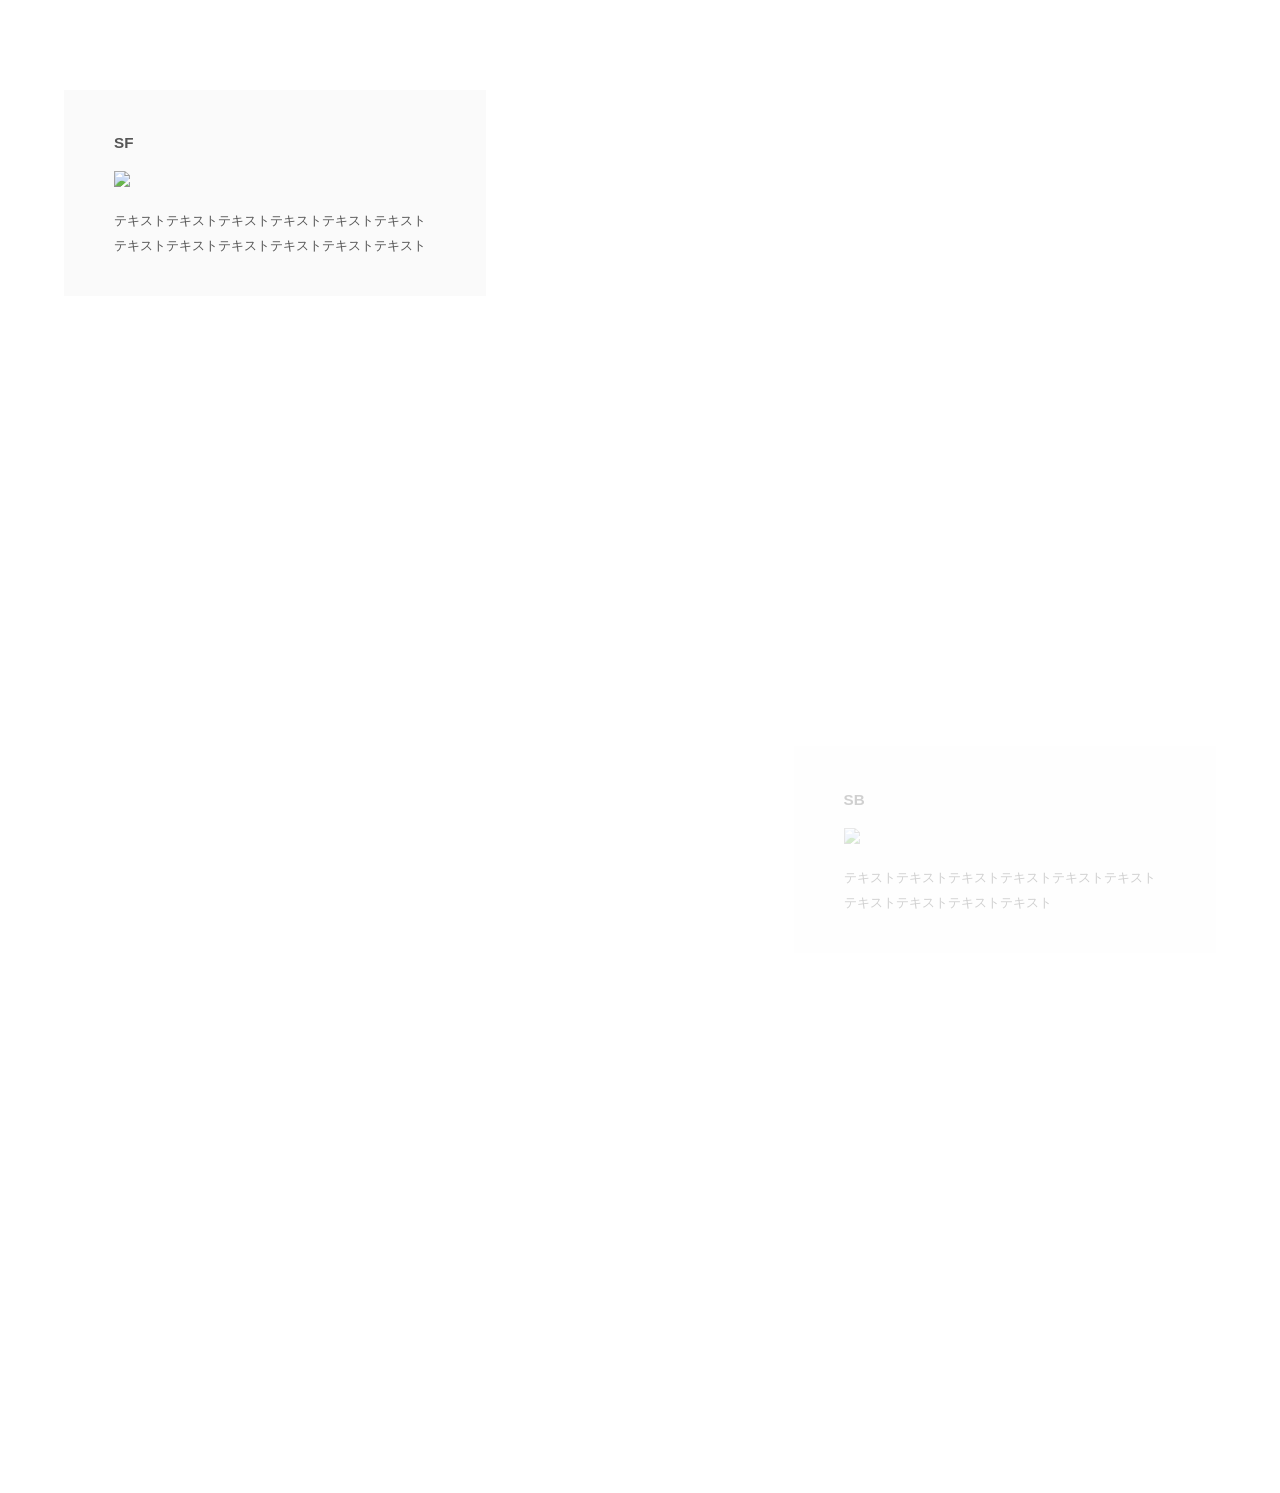
==== index.html @ 7b5dcd61 "Add files via upload" ====
<!DOCTYPE html>
<html>
<head>
    <meta charset='utf-8' />
    <title>Mapbox Storytelling</title>
    <meta name='viewport' content='initial-scale=1,maximum-scale=1,user-scalable=no' />
    <script src='https://api.tiles.mapbox.com/mapbox-gl-js/v2.0.0/mapbox-gl.js'></script>
    <link href='https://api.tiles.mapbox.com/mapbox-gl-js/v2.0.0/mapbox-gl.css' rel='stylesheet' />
    <script src="https://unpkg.com/intersection-observer@0.5.1/intersection-observer.js"></script>
    <script src="https://unpkg.com/scrollama"></script>
    <style>
        body {
            margin:0;
            padding:0;
            font-family: sans-serif;
        }
        a, a:hover, a:visited {
            color: #0071bc;
        }
        #map {
            top:0;
            height: 100vh;
            width:100vw;
            position: fixed;
        }
        #header {
            margin: auto;
            width: 100%;
            position: relative;
            z-index: 5;
        }
        #header h1, #header h2, #header p {
            margin: 0;
            padding: 2vh 2vw;
            text-align: center;
        }
        #footer {
            width: 100%;
            min-height: 5vh;
            padding-top: 2vh;
            padding-bottom: 2vh;
            text-align: center;
            line-height: 25px;
            font-size: 13px;
            position: relative;
            z-index: 5;
        }
        #features {
            padding-top: 10vh;
            padding-bottom: 10vh;
        }
        .hidden {
            visibility: hidden;
        }
        .centered {
            width: 50vw;
            margin: 0 auto;
        }
        .lefty {
            width: 33vw;
            margin-left: 5vw;
        }
        .righty {
            width: 33vw;
            margin-left: 62vw;
        }
        .fully {
            width: 100%;
            margin: auto;
        }
        .light {
            color: #444;
            background-color: #fafafa;
        }
        .dark {
            color: #fafafa;
            background-color: #444;
        }
        .step {
            padding-bottom: 50vh;
            /* margin-bottom: 10vh; */
            opacity: 0.25;
        }
        .step.active {
            opacity: 0.9;
        }

        .step div {
            padding:  25px 50px;
            line-height: 25px;
            font-size: 13px;
        }

        .step img {
            width: 100%;
        }

        @media (max-width: 750px) {
            .centered, .lefty, .righty, .fully {
                width: 90vw;
                margin: 0 auto;
            }
        }

        /* Fix issue on mobile browser where scroll breaks  */
        .mapboxgl-canvas-container.mapboxgl-touch-zoom-rotate.mapboxgl-touch-drag-pan, 
        .mapboxgl-canvas-container.mapboxgl-touch-zoom-rotate.mapboxgl-touch-drag-pan .mapboxgl-canvas {
            touch-action: unset;
        }

        </style>
</head>
<body>

<div id="map"></div>
<div id="story"></div>
<script src="./config.js"></script>
<script>
var layerTypes = {
    'fill': ['fill-opacity'],
    'line': ['line-opacity'],
    'circle': ['circle-opacity', 'circle-stroke-opacity'],
    'symbol': ['icon-opacity', 'text-opacity'],
    'raster': ['raster-opacity'],
    'fill-extrusion': ['fill-extrusion-opacity'],
    'heatmap': ['heatmap-opacity']
}

var alignments = {
    'left': 'lefty',
    'center': 'centered',
    'right': 'righty',
    'full': 'fully'
}

function getLayerPaintType(layer) {
    var layerType = map.getLayer(layer).type;
    return layerTypes[layerType];
}

function setLayerOpacity(layer) {
    var paintProps = getLayerPaintType(layer.layer);
    paintProps.forEach(function(prop) {
        var options = {};
        if (layer.duration) {
            var transitionProp = prop + "-transition";
            options = { "duration": layer.duration };
            map.setPaintProperty(layer.layer, transitionProp, options);
        }
        map.setPaintProperty(layer.layer, prop, layer.opacity, options);
    });
}

var story = document.getElementById('story');
var features = document.createElement('div');
features.setAttribute('id', 'features');

var header = document.createElement('div');

if (config.title) {
    var titleText = document.createElement('h1');
    titleText.innerText = config.title;
    header.appendChild(titleText);
}

if (config.subtitle) {
    var subtitleText = document.createElement('h2');
    subtitleText.innerText = config.subtitle;
    header.appendChild(subtitleText);
}

if (config.byline) {
    var bylineText = document.createElement('p');
    bylineText.innerText = config.byline;
    header.appendChild(bylineText);
}

if (header.innerText.length > 0) {
    header.classList.add(config.theme);
    header.setAttribute('id', 'header');
    story.appendChild(header);
}

config.chapters.forEach((record, idx) => {
    var container = document.createElement('div');
    var chapter = document.createElement('div');

    if (record.title) {
        var title = document.createElement('h3');
        title.innerText = record.title;
        chapter.appendChild(title);
    }

    if (record.image) {
        var image = new Image();
        image.src = record.image;
        chapter.appendChild(image);
    }

    if (record.description) {
        var story = document.createElement('p');
        story.innerHTML = record.description;
        chapter.appendChild(story);
    }

    container.setAttribute('id', record.id);
    container.classList.add('step');
    if (idx === 0) {
        container.classList.add('active');
    }

    chapter.classList.add(config.theme);
    container.appendChild(chapter);
    container.classList.add(alignments[record.alignment] || 'centered');
    if (record.hidden) {
        container.classList.add('hidden');
    }
    features.appendChild(container);
});

story.appendChild(features);

var footer = document.createElement('div');

if (config.footer) {
    var footerText = document.createElement('p');
    footerText.innerHTML = config.footer;
    footer.appendChild(footerText);
}

if (footer.innerText.length > 0) {
    footer.classList.add(config.theme);
    footer.setAttribute('id', 'footer');
    story.appendChild(footer);
}

mapboxgl.accessToken = config.accessToken;

const transformRequest = (url) => {
    const hasQuery = url.indexOf("?") !== -1;
    const suffix = hasQuery ? "&pluginName=scrollytellingV2" : "?pluginName=scrollytellingV2";
    return {
      url: url + suffix
    }
}

var map = new mapboxgl.Map({
    container: 'map',
    style: config.style,
    center: config.chapters[0].location.center,
    zoom: config.chapters[0].location.zoom,
    bearing: config.chapters[0].location.bearing,
    pitch: config.chapters[0].location.pitch,
    interactive: false,
    transformRequest: transformRequest
});

if (config.showMarkers) {
    var marker = new mapboxgl.Marker({ color: config.markerColor });
    marker.setLngLat(config.chapters[0].location.center).addTo(map);
}

// instantiate the scrollama
var scroller = scrollama();

map.on("load", function() {
    if (config.use3dTerrain) {
        map.addSource('mapbox-dem', {
            'type': 'raster-dem',
            'url': 'mapbox://mapbox.mapbox-terrain-dem-v1',
            'tileSize': 512,
            'maxzoom': 14
        });
        // add the DEM source as a terrain layer with exaggerated height
        map.setTerrain({ 'source': 'mapbox-dem', 'exaggeration': 1.5 });

        // add a sky layer that will show when the map is highly pitched
        map.addLayer({
            'id': 'sky',
            'type': 'sky',
            'paint': {
                'sky-type': 'atmosphere',
                'sky-atmosphere-sun': [0.0, 0.0],
                'sky-atmosphere-sun-intensity': 15
            }
        });
    };

    // setup the instance, pass callback functions
    scroller
    .setup({
        step: '.step',
        offset: 0.5,
        progress: true
    })
    .onStepEnter(response => {
        var chapter = config.chapters.find(chap => chap.id === response.element.id);
        response.element.classList.add('active');
        map[chapter.mapAnimation || 'flyTo'](chapter.location);
        if (config.showMarkers) {
            marker.setLngLat(chapter.location.center);
        }
        if (chapter.onChapterEnter.length > 0) {
            chapter.onChapterEnter.forEach(setLayerOpacity);
        }
        if (chapter.callback) {
            window[chapter.callback]();
        }
        if (chapter.rotateAnimation) {
            map.once('moveend', function() {
                const rotateNumber = map.getBearing();
                map.rotateTo(rotateNumber + 90, {
                    duration: 24000, easing: function (t) {
                        return t;
                    }
                });
            });
        }
    })
    .onStepExit(response => {
        var chapter = config.chapters.find(chap => chap.id === response.element.id);
        response.element.classList.remove('active');
        if (chapter.onChapterExit.length > 0) {
            chapter.onChapterExit.forEach(setLayerOpacity);
        }
    });
});

// setup resize event
window.addEventListener('resize', scroller.resize);

</script>

</body>
</html>
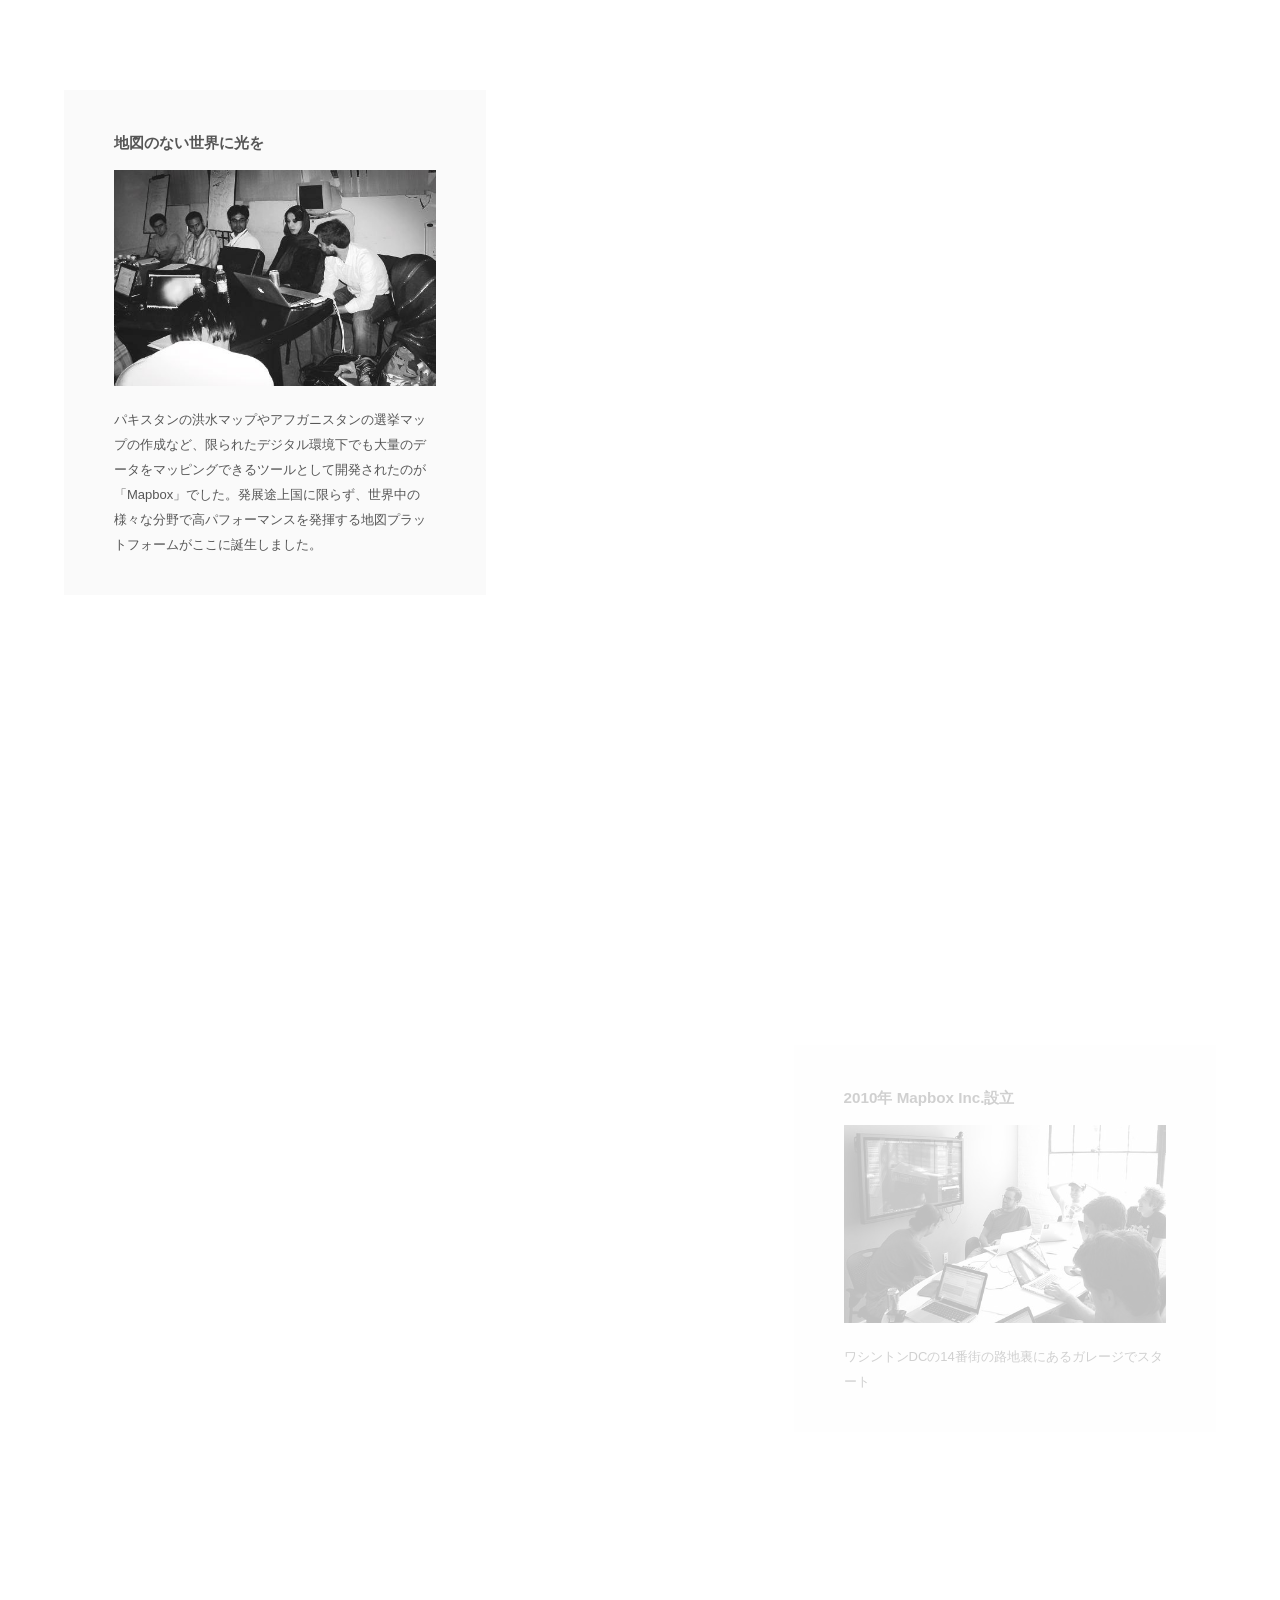
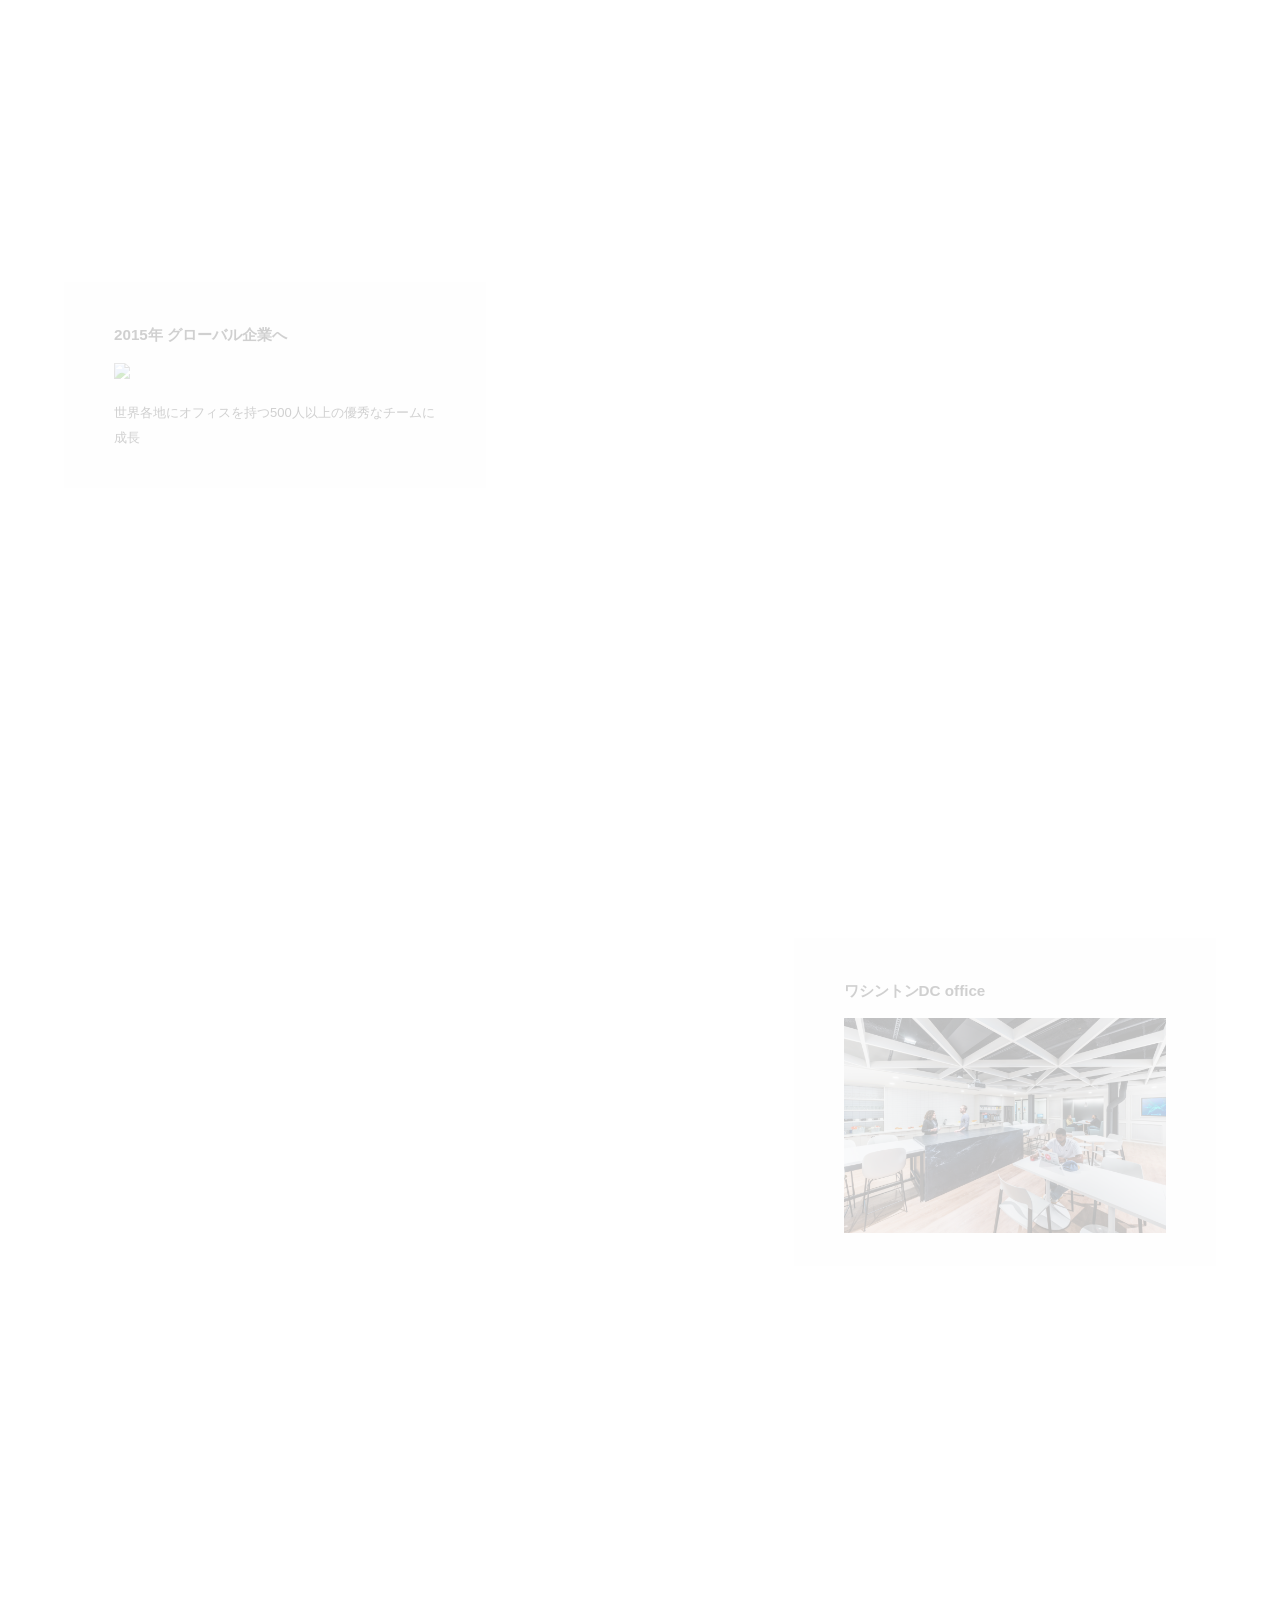
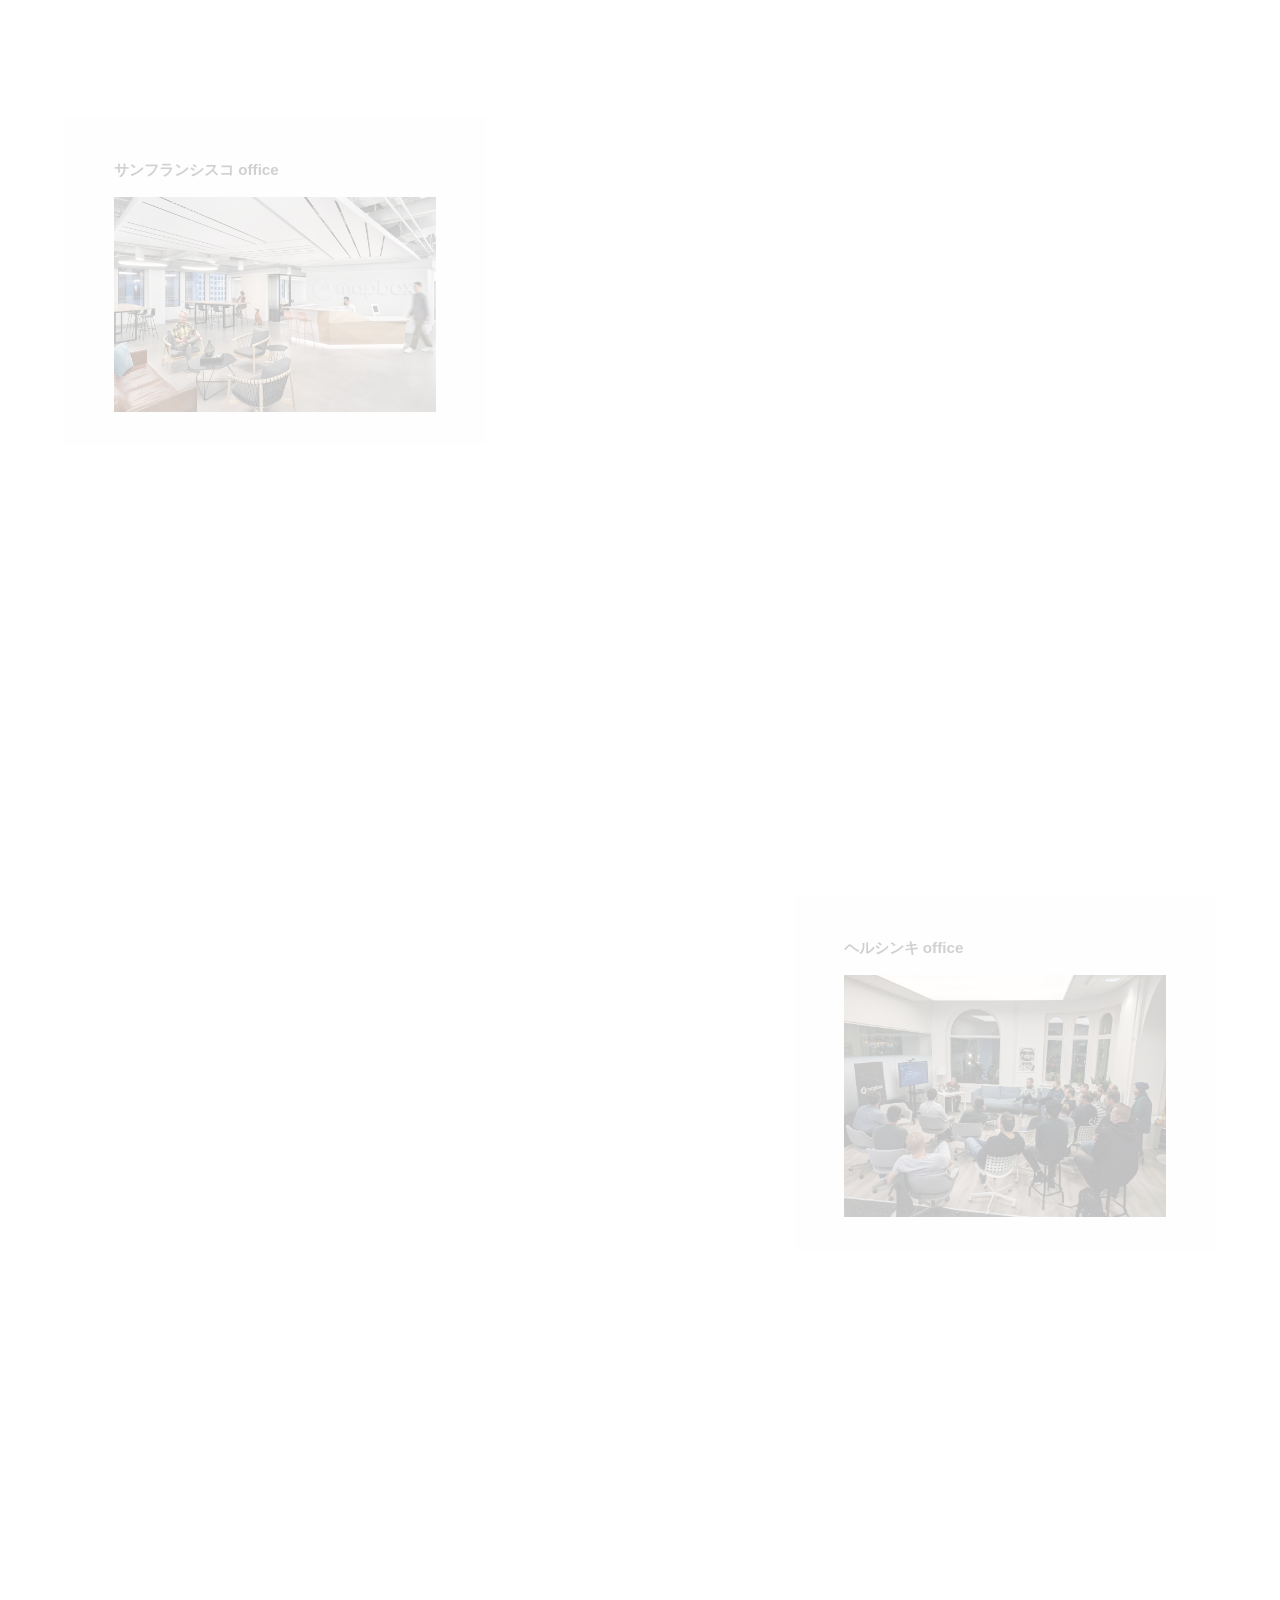
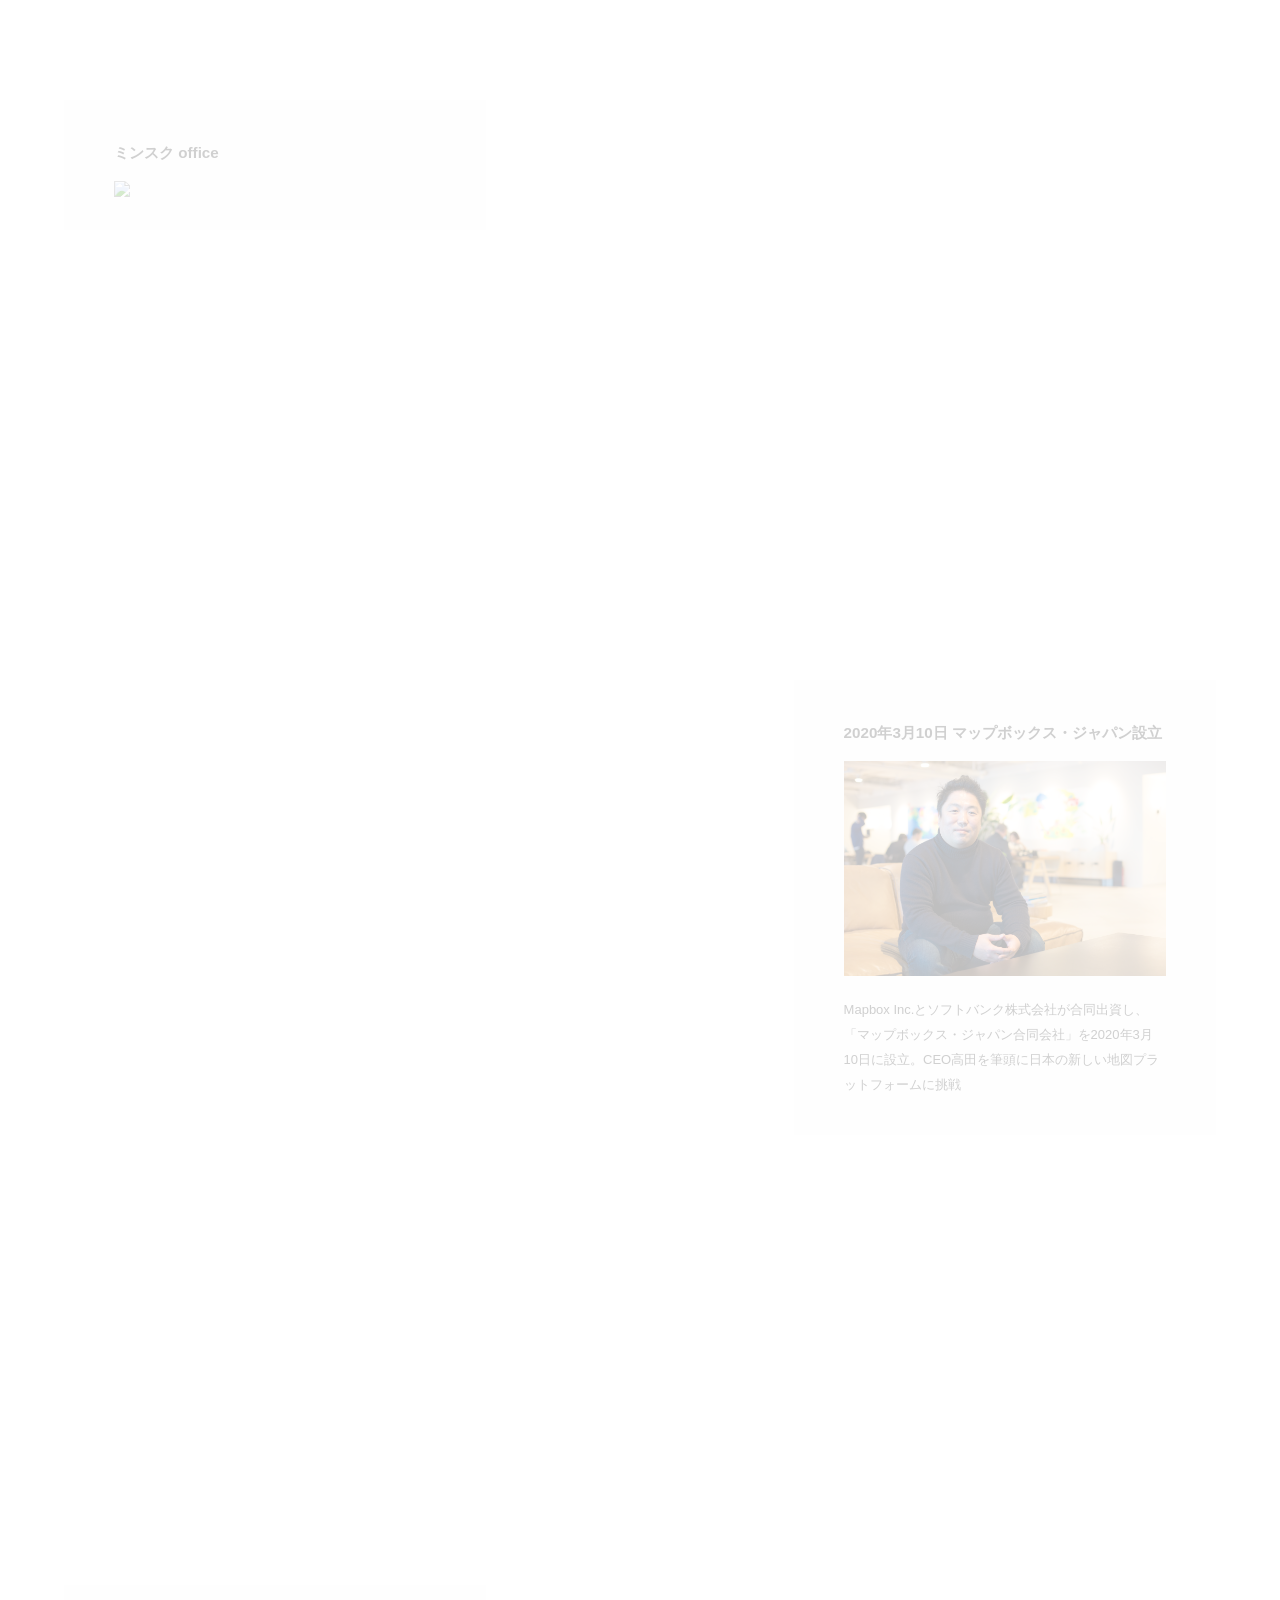
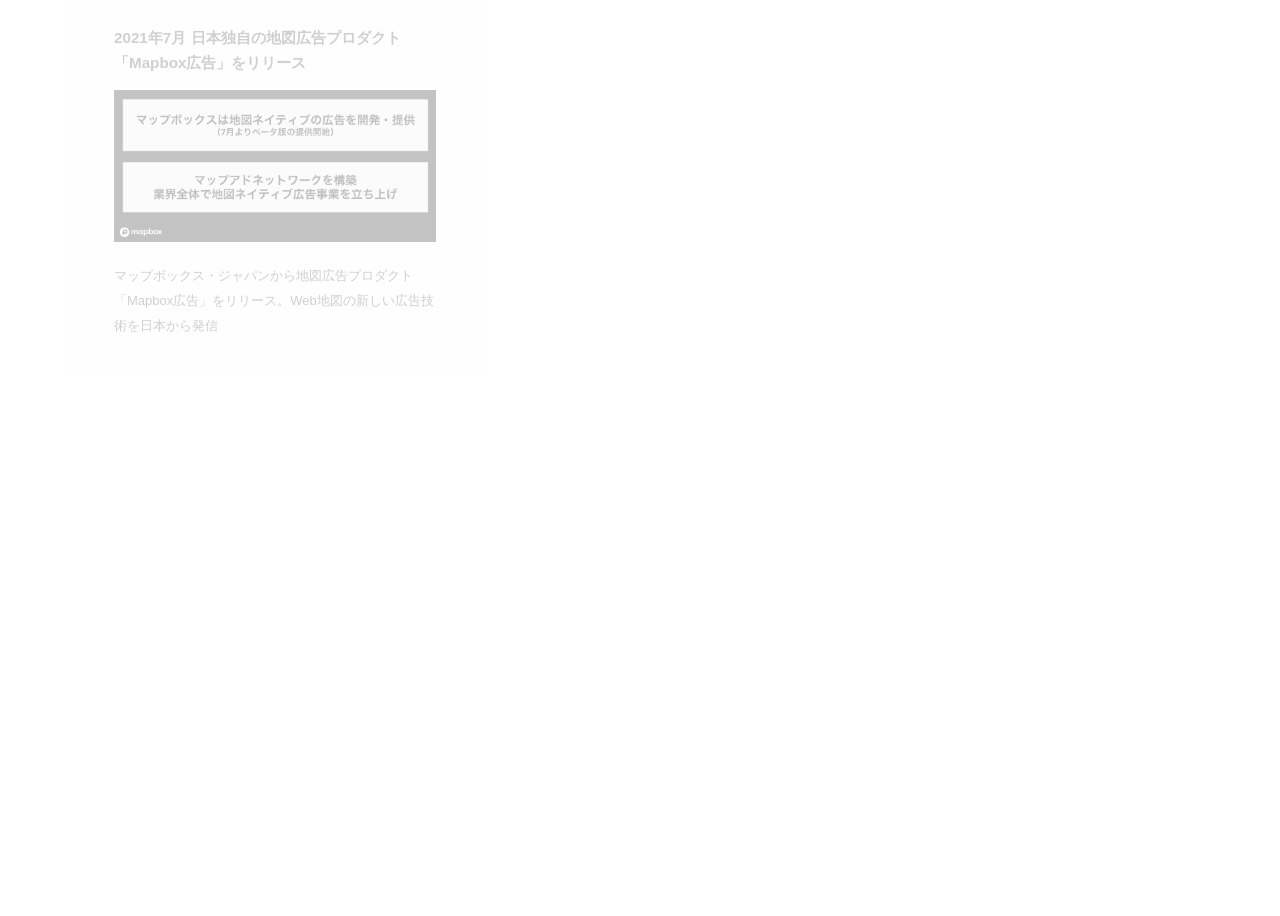
==== commit 518d3e5b: "2022/03/09" ====
--- a/index.html
+++ b/index.html
@@ -1,335 +1,352 @@
 <!DOCTYPE html>
 <html>
-<head>
-    <meta charset='utf-8' />
-    <title>Mapbox Storytelling</title>
-    <meta name='viewport' content='initial-scale=1,maximum-scale=1,user-scalable=no' />
-    <script src='https://api.tiles.mapbox.com/mapbox-gl-js/v2.0.0/mapbox-gl.js'></script>
-    <link href='https://api.tiles.mapbox.com/mapbox-gl-js/v2.0.0/mapbox-gl.css' rel='stylesheet' />
+  <head>
+    <meta charset="utf-8" />
+    <title>Mapboxルートマップ（テスト）</title>
+    <meta
+      name="viewport"
+      content="initial-scale=1,maximum-scale=1,user-scalable=no"
+    />
+    <script src="https://api.tiles.mapbox.com/mapbox-gl-js/v2.0.0/mapbox-gl.js"></script>
+    <link
+      href="https://api.tiles.mapbox.com/mapbox-gl-js/v2.0.0/mapbox-gl.css"
+      rel="stylesheet"
+    />
     <script src="https://unpkg.com/intersection-observer@0.5.1/intersection-observer.js"></script>
     <script src="https://unpkg.com/scrollama"></script>
     <style>
-        body {
-            margin:0;
-            padding:0;
-            font-family: sans-serif;
-        }
-        a, a:hover, a:visited {
-            color: #0071bc;
-        }
-        #map {
-            top:0;
-            height: 100vh;
-            width:100vw;
-            position: fixed;
-        }
-        #header {
-            margin: auto;
-            width: 100%;
-            position: relative;
-            z-index: 5;
-        }
-        #header h1, #header h2, #header p {
-            margin: 0;
-            padding: 2vh 2vw;
-            text-align: center;
-        }
-        #footer {
-            width: 100%;
-            min-height: 5vh;
-            padding-top: 2vh;
-            padding-bottom: 2vh;
-            text-align: center;
-            line-height: 25px;
-            font-size: 13px;
-            position: relative;
-            z-index: 5;
-        }
-        #features {
-            padding-top: 10vh;
-            padding-bottom: 10vh;
-        }
-        .hidden {
-            visibility: hidden;
-        }
-        .centered {
-            width: 50vw;
-            margin: 0 auto;
-        }
-        .lefty {
-            width: 33vw;
-            margin-left: 5vw;
-        }
-        .righty {
-            width: 33vw;
-            margin-left: 62vw;
-        }
+      body {
+        margin: 0;
+        padding: 0;
+        font-family: sans-serif;
+      }
+      a,
+      a:hover,
+      a:visited {
+        color: #0071bc;
+      }
+      #map {
+        top: 0;
+        height: 100vh;
+        width: 100vw;
+        position: fixed;
+      }
+      #header {
+        margin: auto;
+        width: 100%;
+        position: relative;
+        z-index: 5;
+      }
+      #header h1,
+      #header h2,
+      #header p {
+        margin: 0;
+        padding: 2vh 2vw;
+        text-align: center;
+      }
+      #footer {
+        width: 100%;
+        min-height: 5vh;
+        padding-top: 2vh;
+        padding-bottom: 2vh;
+        text-align: center;
+        line-height: 25px;
+        font-size: 13px;
+        position: relative;
+        z-index: 5;
+      }
+      #features {
+        padding-top: 10vh;
+        padding-bottom: 10vh;
+      }
+      .hidden {
+        visibility: hidden;
+      }
+      .centered {
+        width: 50vw;
+        margin: 0 auto;
+      }
+      .lefty {
+        width: 33vw;
+        margin-left: 5vw;
+      }
+      .righty {
+        width: 33vw;
+        margin-left: 62vw;
+      }
+      .fully {
+        width: 100%;
+        margin: auto;
+      }
+      .light {
+        color: #444;
+        background-color: #fafafa;
+      }
+      .dark {
+        color: #fafafa;
+        background-color: #444;
+      }
+      .step {
+        padding-bottom: 50vh;
+        /* margin-bottom: 10vh; */
+        opacity: 0.25;
+      }
+      .step.active {
+        opacity: 0.9;
+      }
+
+      .step div {
+        padding: 25px 50px;
+        line-height: 25px;
+        font-size: 13px;
+      }
+
+      .step img {
+        width: 100%;
+      }
+
+      @media (max-width: 750px) {
+        .centered,
+        .lefty,
+        .righty,
         .fully {
-            width: 100%;
-            margin: auto;
-        }
-        .light {
-            color: #444;
-            background-color: #fafafa;
-        }
-        .dark {
-            color: #fafafa;
-            background-color: #444;
-        }
-        .step {
-            padding-bottom: 50vh;
-            /* margin-bottom: 10vh; */
-            opacity: 0.25;
-        }
-        .step.active {
-            opacity: 0.9;
-        }
-
-        .step div {
-            padding:  25px 50px;
-            line-height: 25px;
-            font-size: 13px;
-        }
-
-        .step img {
-            width: 100%;
-        }
-
-        @media (max-width: 750px) {
-            .centered, .lefty, .righty, .fully {
-                width: 90vw;
-                margin: 0 auto;
-            }
-        }
-
-        /* Fix issue on mobile browser where scroll breaks  */
-        .mapboxgl-canvas-container.mapboxgl-touch-zoom-rotate.mapboxgl-touch-drag-pan, 
-        .mapboxgl-canvas-container.mapboxgl-touch-zoom-rotate.mapboxgl-touch-drag-pan .mapboxgl-canvas {
-            touch-action: unset;
-        }
-
-        </style>
-</head>
-<body>
-
-<div id="map"></div>
-<div id="story"></div>
-<script src="./config.js"></script>
-<script>
-var layerTypes = {
-    'fill': ['fill-opacity'],
-    'line': ['line-opacity'],
-    'circle': ['circle-opacity', 'circle-stroke-opacity'],
-    'symbol': ['icon-opacity', 'text-opacity'],
-    'raster': ['raster-opacity'],
-    'fill-extrusion': ['fill-extrusion-opacity'],
-    'heatmap': ['heatmap-opacity']
-}
-
-var alignments = {
-    'left': 'lefty',
-    'center': 'centered',
-    'right': 'righty',
-    'full': 'fully'
-}
-
-function getLayerPaintType(layer) {
-    var layerType = map.getLayer(layer).type;
-    return layerTypes[layerType];
-}
-
-function setLayerOpacity(layer) {
-    var paintProps = getLayerPaintType(layer.layer);
-    paintProps.forEach(function(prop) {
-        var options = {};
-        if (layer.duration) {
+          width: 90vw;
+          margin: 0 auto;
+        }
+      }
+
+      /* Fix issue on mobile browser where scroll breaks  */
+      .mapboxgl-canvas-container.mapboxgl-touch-zoom-rotate.mapboxgl-touch-drag-pan,
+      .mapboxgl-canvas-container.mapboxgl-touch-zoom-rotate.mapboxgl-touch-drag-pan
+        .mapboxgl-canvas {
+        touch-action: unset;
+      }
+    </style>
+  </head>
+  <body>
+    <div id="map"></div>
+    <div id="story"></div>
+    <script src="./config.js"></script>
+    <script>
+      var layerTypes = {
+        fill: ["fill-opacity"],
+        line: ["line-opacity"],
+        circle: ["circle-opacity", "circle-stroke-opacity"],
+        symbol: ["icon-opacity", "text-opacity"],
+        raster: ["raster-opacity"],
+        "fill-extrusion": ["fill-extrusion-opacity"],
+        heatmap: ["heatmap-opacity"],
+      };
+
+      var alignments = {
+        left: "lefty",
+        center: "centered",
+        right: "righty",
+        full: "fully",
+      };
+
+      function getLayerPaintType(layer) {
+        var layerType = map.getLayer(layer).type;
+        return layerTypes[layerType];
+      }
+
+      function setLayerOpacity(layer) {
+        var paintProps = getLayerPaintType(layer.layer);
+        paintProps.forEach(function (prop) {
+          var options = {};
+          if (layer.duration) {
             var transitionProp = prop + "-transition";
-            options = { "duration": layer.duration };
+            options = { duration: layer.duration };
             map.setPaintProperty(layer.layer, transitionProp, options);
-        }
-        map.setPaintProperty(layer.layer, prop, layer.opacity, options);
-    });
-}
-
-var story = document.getElementById('story');
-var features = document.createElement('div');
-features.setAttribute('id', 'features');
-
-var header = document.createElement('div');
-
-if (config.title) {
-    var titleText = document.createElement('h1');
-    titleText.innerText = config.title;
-    header.appendChild(titleText);
-}
-
-if (config.subtitle) {
-    var subtitleText = document.createElement('h2');
-    subtitleText.innerText = config.subtitle;
-    header.appendChild(subtitleText);
-}
-
-if (config.byline) {
-    var bylineText = document.createElement('p');
-    bylineText.innerText = config.byline;
-    header.appendChild(bylineText);
-}
-
-if (header.innerText.length > 0) {
-    header.classList.add(config.theme);
-    header.setAttribute('id', 'header');
-    story.appendChild(header);
-}
-
-config.chapters.forEach((record, idx) => {
-    var container = document.createElement('div');
-    var chapter = document.createElement('div');
-
-    if (record.title) {
-        var title = document.createElement('h3');
-        title.innerText = record.title;
-        chapter.appendChild(title);
-    }
-
-    if (record.image) {
-        var image = new Image();
-        image.src = record.image;
-        chapter.appendChild(image);
-    }
-
-    if (record.description) {
-        var story = document.createElement('p');
-        story.innerHTML = record.description;
-        chapter.appendChild(story);
-    }
-
-    container.setAttribute('id', record.id);
-    container.classList.add('step');
-    if (idx === 0) {
-        container.classList.add('active');
-    }
-
-    chapter.classList.add(config.theme);
-    container.appendChild(chapter);
-    container.classList.add(alignments[record.alignment] || 'centered');
-    if (record.hidden) {
-        container.classList.add('hidden');
-    }
-    features.appendChild(container);
-});
-
-story.appendChild(features);
-
-var footer = document.createElement('div');
-
-if (config.footer) {
-    var footerText = document.createElement('p');
-    footerText.innerHTML = config.footer;
-    footer.appendChild(footerText);
-}
-
-if (footer.innerText.length > 0) {
-    footer.classList.add(config.theme);
-    footer.setAttribute('id', 'footer');
-    story.appendChild(footer);
-}
-
-mapboxgl.accessToken = config.accessToken;
-
-const transformRequest = (url) => {
-    const hasQuery = url.indexOf("?") !== -1;
-    const suffix = hasQuery ? "&pluginName=scrollytellingV2" : "?pluginName=scrollytellingV2";
-    return {
-      url: url + suffix
-    }
-}
-
-var map = new mapboxgl.Map({
-    container: 'map',
-    style: config.style,
-    center: config.chapters[0].location.center,
-    zoom: config.chapters[0].location.zoom,
-    bearing: config.chapters[0].location.bearing,
-    pitch: config.chapters[0].location.pitch,
-    interactive: false,
-    transformRequest: transformRequest
-});
-
-if (config.showMarkers) {
-    var marker = new mapboxgl.Marker({ color: config.markerColor });
-    marker.setLngLat(config.chapters[0].location.center).addTo(map);
-}
-
-// instantiate the scrollama
-var scroller = scrollama();
-
-map.on("load", function() {
-    if (config.use3dTerrain) {
-        map.addSource('mapbox-dem', {
-            'type': 'raster-dem',
-            'url': 'mapbox://mapbox.mapbox-terrain-dem-v1',
-            'tileSize': 512,
-            'maxzoom': 14
+          }
+          map.setPaintProperty(layer.layer, prop, layer.opacity, options);
         });
-        // add the DEM source as a terrain layer with exaggerated height
-        map.setTerrain({ 'source': 'mapbox-dem', 'exaggeration': 1.5 });
-
-        // add a sky layer that will show when the map is highly pitched
-        map.addLayer({
-            'id': 'sky',
-            'type': 'sky',
-            'paint': {
-                'sky-type': 'atmosphere',
-                'sky-atmosphere-sun': [0.0, 0.0],
-                'sky-atmosphere-sun-intensity': 15
-            }
-        });
-    };
-
-    // setup the instance, pass callback functions
-    scroller
-    .setup({
-        step: '.step',
-        offset: 0.5,
-        progress: true
-    })
-    .onStepEnter(response => {
-        var chapter = config.chapters.find(chap => chap.id === response.element.id);
-        response.element.classList.add('active');
-        map[chapter.mapAnimation || 'flyTo'](chapter.location);
-        if (config.showMarkers) {
-            marker.setLngLat(chapter.location.center);
-        }
-        if (chapter.onChapterEnter.length > 0) {
-            chapter.onChapterEnter.forEach(setLayerOpacity);
-        }
-        if (chapter.callback) {
-            window[chapter.callback]();
-        }
-        if (chapter.rotateAnimation) {
-            map.once('moveend', function() {
+      }
+
+      var story = document.getElementById("story");
+      var features = document.createElement("div");
+      features.setAttribute("id", "features");
+
+      var header = document.createElement("div");
+
+      if (config.title) {
+        var titleText = document.createElement("h1");
+        titleText.innerText = config.title;
+        header.appendChild(titleText);
+      }
+
+      if (config.subtitle) {
+        var subtitleText = document.createElement("h2");
+        subtitleText.innerText = config.subtitle;
+        header.appendChild(subtitleText);
+      }
+
+      if (config.byline) {
+        var bylineText = document.createElement("p");
+        bylineText.innerText = config.byline;
+        header.appendChild(bylineText);
+      }
+
+      if (header.innerText.length > 0) {
+        header.classList.add(config.theme);
+        header.setAttribute("id", "header");
+        story.appendChild(header);
+      }
+
+      config.chapters.forEach((record, idx) => {
+        var container = document.createElement("div");
+        var chapter = document.createElement("div");
+
+        if (record.title) {
+          var title = document.createElement("h3");
+          title.innerText = record.title;
+          chapter.appendChild(title);
+        }
+
+        if (record.image) {
+          var image = new Image();
+          image.src = record.image;
+          chapter.appendChild(image);
+        }
+
+        if (record.description) {
+          var story = document.createElement("p");
+          story.innerHTML = record.description;
+          chapter.appendChild(story);
+        }
+
+        container.setAttribute("id", record.id);
+        container.classList.add("step");
+        if (idx === 0) {
+          container.classList.add("active");
+        }
+
+        chapter.classList.add(config.theme);
+        container.appendChild(chapter);
+        container.classList.add(alignments[record.alignment] || "centered");
+        if (record.hidden) {
+          container.classList.add("hidden");
+        }
+        features.appendChild(container);
+      });
+
+      story.appendChild(features);
+
+      var footer = document.createElement("div");
+
+      if (config.footer) {
+        var footerText = document.createElement("p");
+        footerText.innerHTML = config.footer;
+        footer.appendChild(footerText);
+      }
+
+      if (footer.innerText.length > 0) {
+        footer.classList.add(config.theme);
+        footer.setAttribute("id", "footer");
+        story.appendChild(footer);
+      }
+
+      mapboxgl.accessToken = config.accessToken;
+
+      const transformRequest = (url) => {
+        const hasQuery = url.indexOf("?") !== -1;
+        const suffix = hasQuery
+          ? "&pluginName=scrollytellingV2"
+          : "?pluginName=scrollytellingV2";
+        return {
+          url: url + suffix,
+        };
+      };
+
+      var map = new mapboxgl.Map({
+        container: "map",
+        style: config.style,
+        center: config.chapters[0].location.center,
+        zoom: config.chapters[0].location.zoom,
+        bearing: config.chapters[0].location.bearing,
+        pitch: config.chapters[0].location.pitch,
+        interactive: false,
+        transformRequest: transformRequest,
+      });
+
+      if (config.showMarkers) {
+        var marker = new mapboxgl.Marker({ color: config.markerColor });
+        marker.setLngLat(config.chapters[0].location.center).addTo(map);
+      }
+
+      // instantiate the scrollama
+      var scroller = scrollama();
+
+      map.on("load", function () {
+        if (config.use3dTerrain) {
+          map.addSource("mapbox-dem", {
+            type: "raster-dem",
+            url: "mapbox://mapbox.mapbox-terrain-dem-v1",
+            tileSize: 512,
+            maxzoom: 14,
+          });
+          // add the DEM source as a terrain layer with exaggerated height
+          map.setTerrain({ source: "mapbox-dem", exaggeration: 1.5 });
+
+          // add a sky layer that will show when the map is highly pitched
+          map.addLayer({
+            id: "sky",
+            type: "sky",
+            paint: {
+              "sky-type": "atmosphere",
+              "sky-atmosphere-sun": [0.0, 0.0],
+              "sky-atmosphere-sun-intensity": 15,
+            },
+          });
+        }
+
+        // setup the instance, pass callback functions
+        scroller
+          .setup({
+            step: ".step",
+            offset: 0.5,
+            progress: true,
+          })
+          .onStepEnter((response) => {
+            var chapter = config.chapters.find(
+              (chap) => chap.id === response.element.id
+            );
+            response.element.classList.add("active");
+            map[chapter.mapAnimation || "flyTo"](chapter.location);
+            if (config.showMarkers) {
+              marker.setLngLat(chapter.location.center);
+            }
+            if (chapter.onChapterEnter.length > 0) {
+              chapter.onChapterEnter.forEach(setLayerOpacity);
+            }
+            if (chapter.callback) {
+              window[chapter.callback]();
+            }
+            if (chapter.rotateAnimation) {
+              map.once("moveend", function () {
                 const rotateNumber = map.getBearing();
                 map.rotateTo(rotateNumber + 90, {
-                    duration: 24000, easing: function (t) {
-                        return t;
-                    }
+                  duration: 24000,
+                  easing: function (t) {
+                    return t;
+                  },
                 });
-            });
-        }
-    })
-    .onStepExit(response => {
-        var chapter = config.chapters.find(chap => chap.id === response.element.id);
-        response.element.classList.remove('active');
-        if (chapter.onChapterExit.length > 0) {
-            chapter.onChapterExit.forEach(setLayerOpacity);
-        }
-    });
-});
-
-// setup resize event
-window.addEventListener('resize', scroller.resize);
-
-</script>
-
-</body>
+              });
+            }
+          })
+          .onStepExit((response) => {
+            var chapter = config.chapters.find(
+              (chap) => chap.id === response.element.id
+            );
+            response.element.classList.remove("active");
+            if (chapter.onChapterExit.length > 0) {
+              chapter.onChapterExit.forEach(setLayerOpacity);
+            }
+          });
+      });
+
+      // setup resize event
+      window.addEventListener("resize", scroller.resize);
+    </script>
+  </body>
 </html>
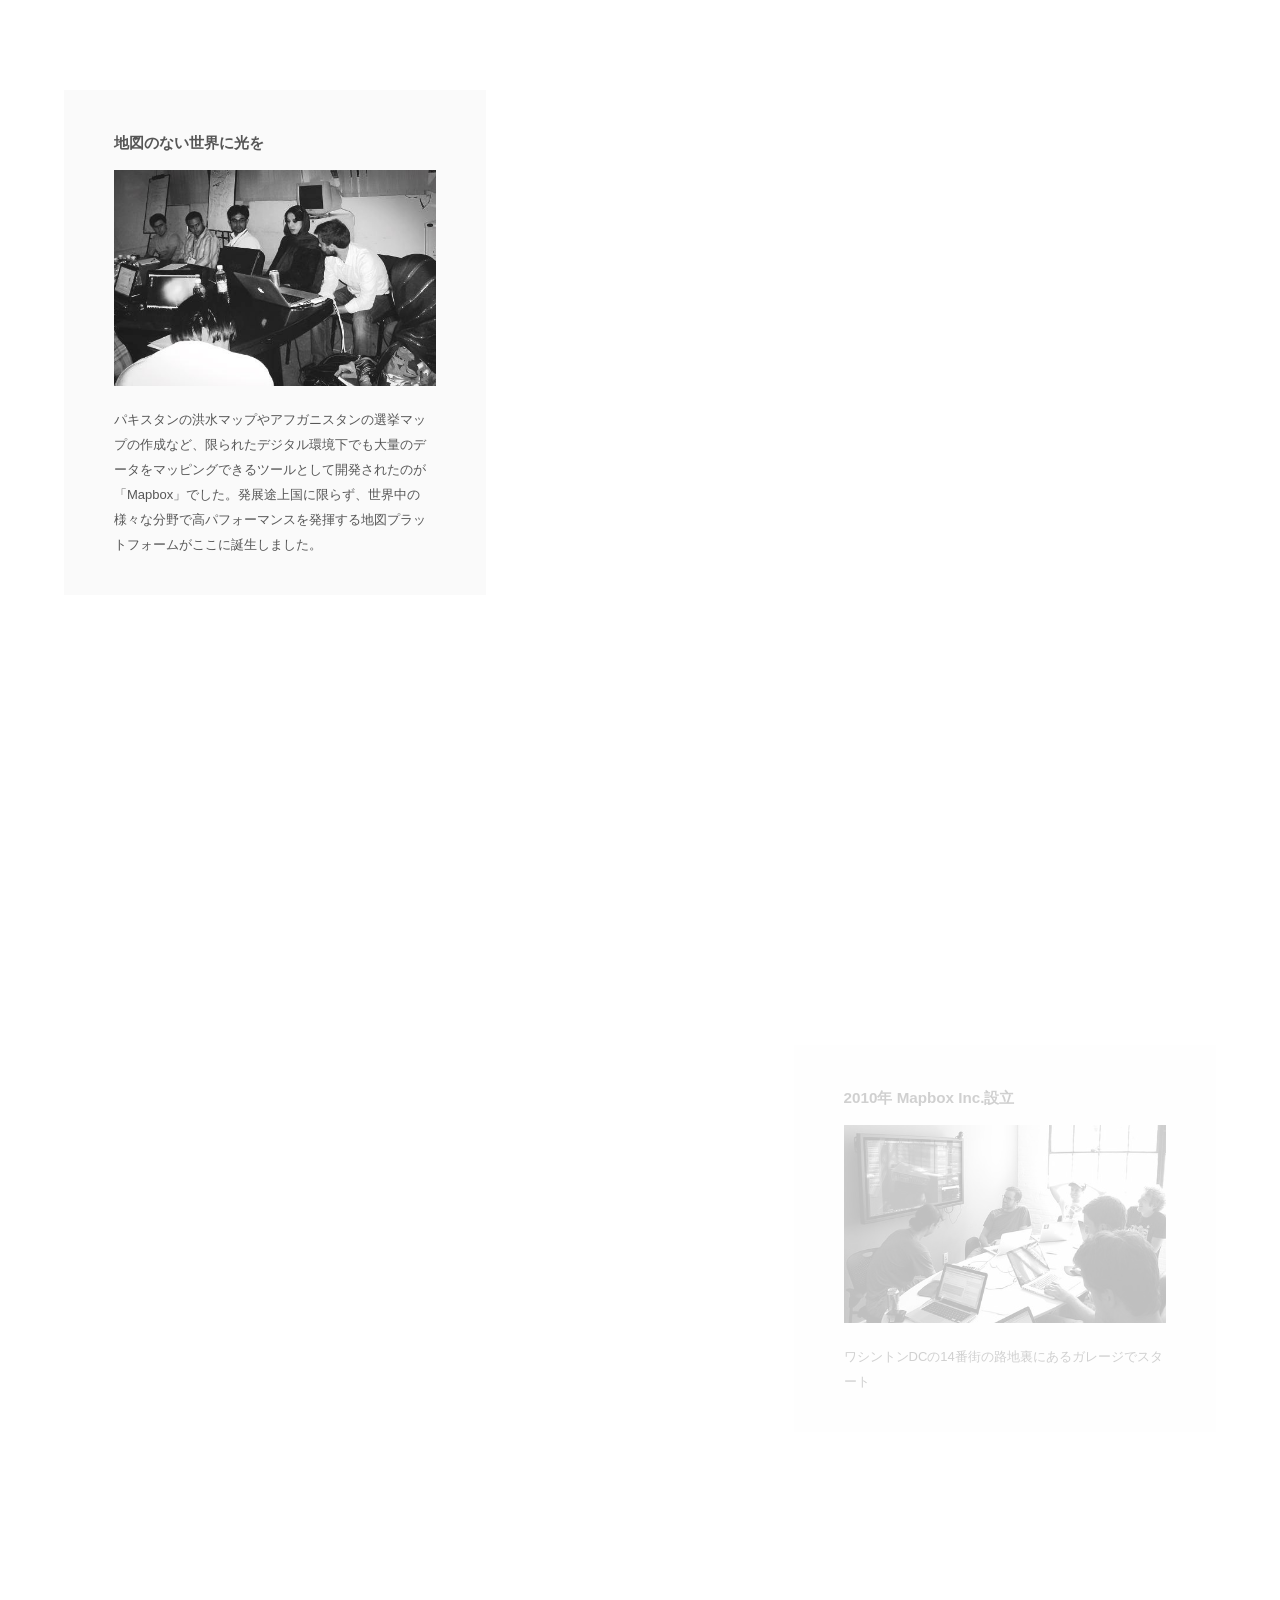
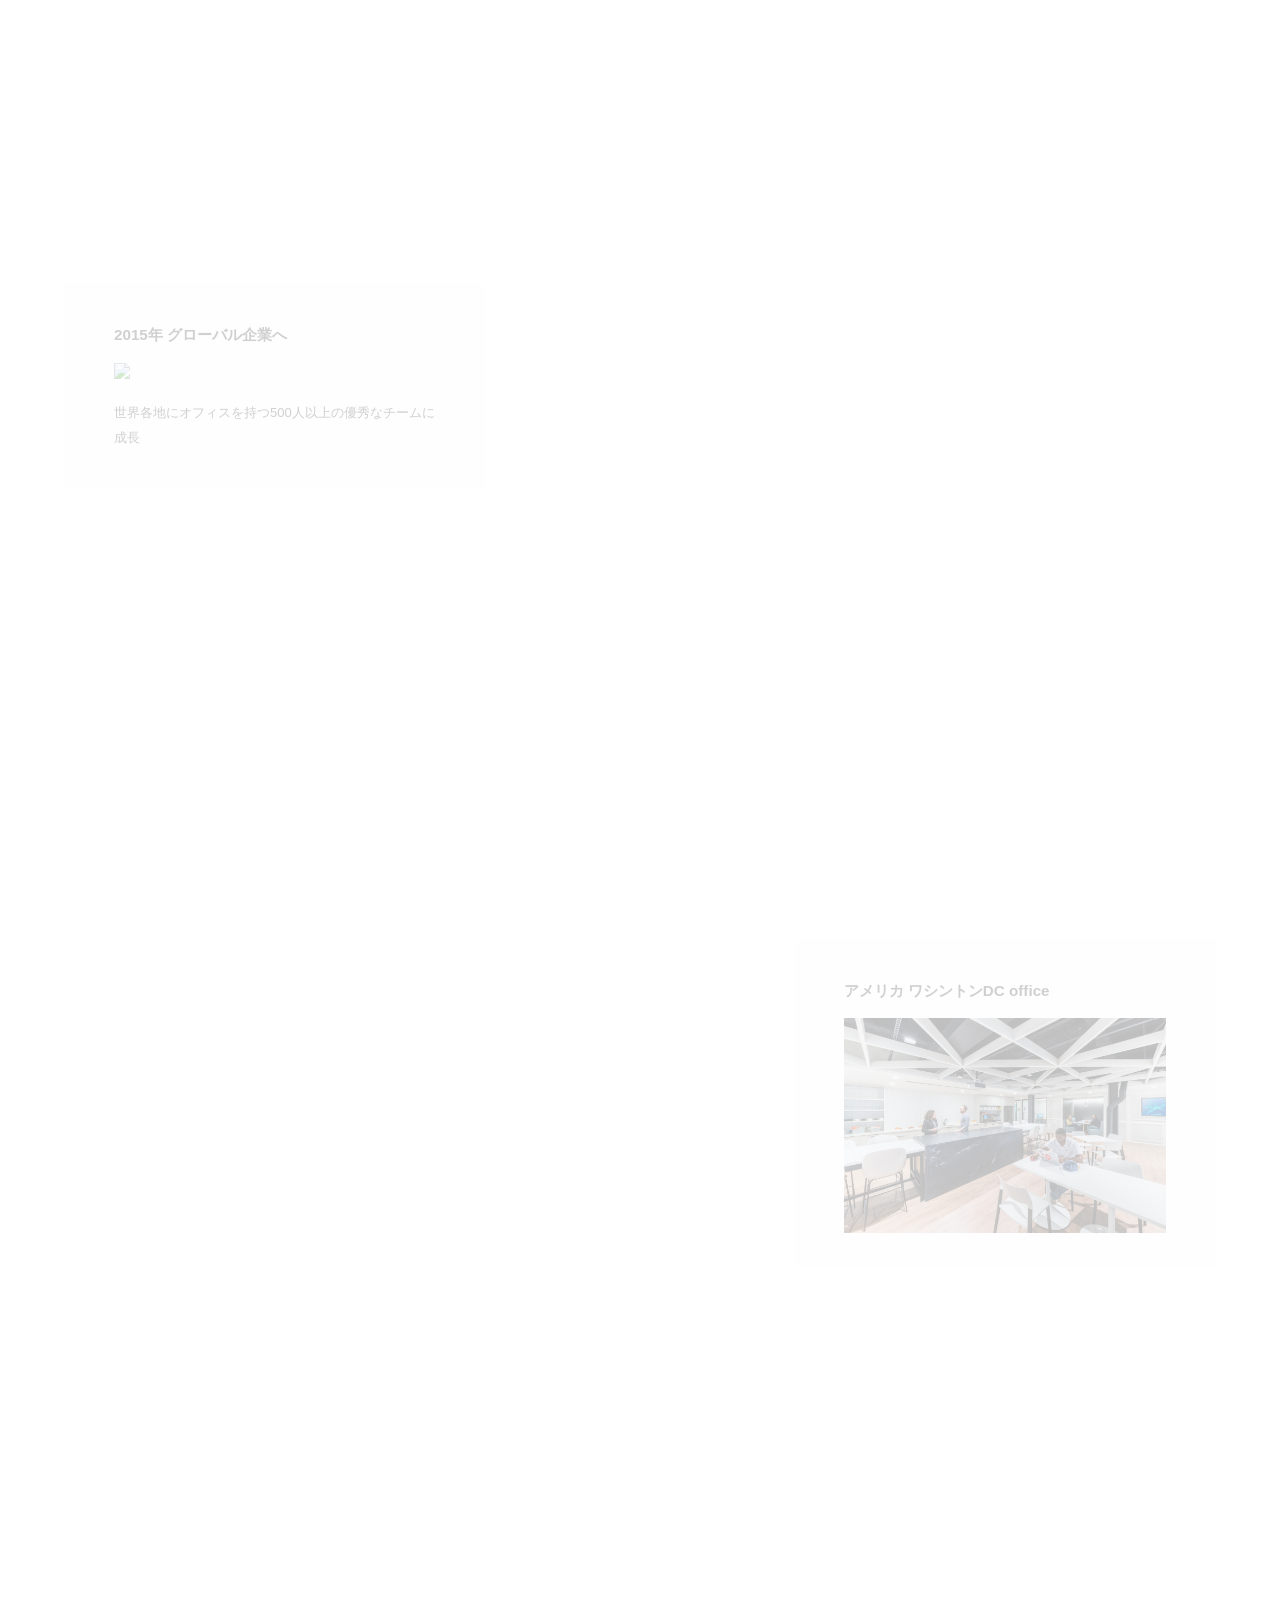
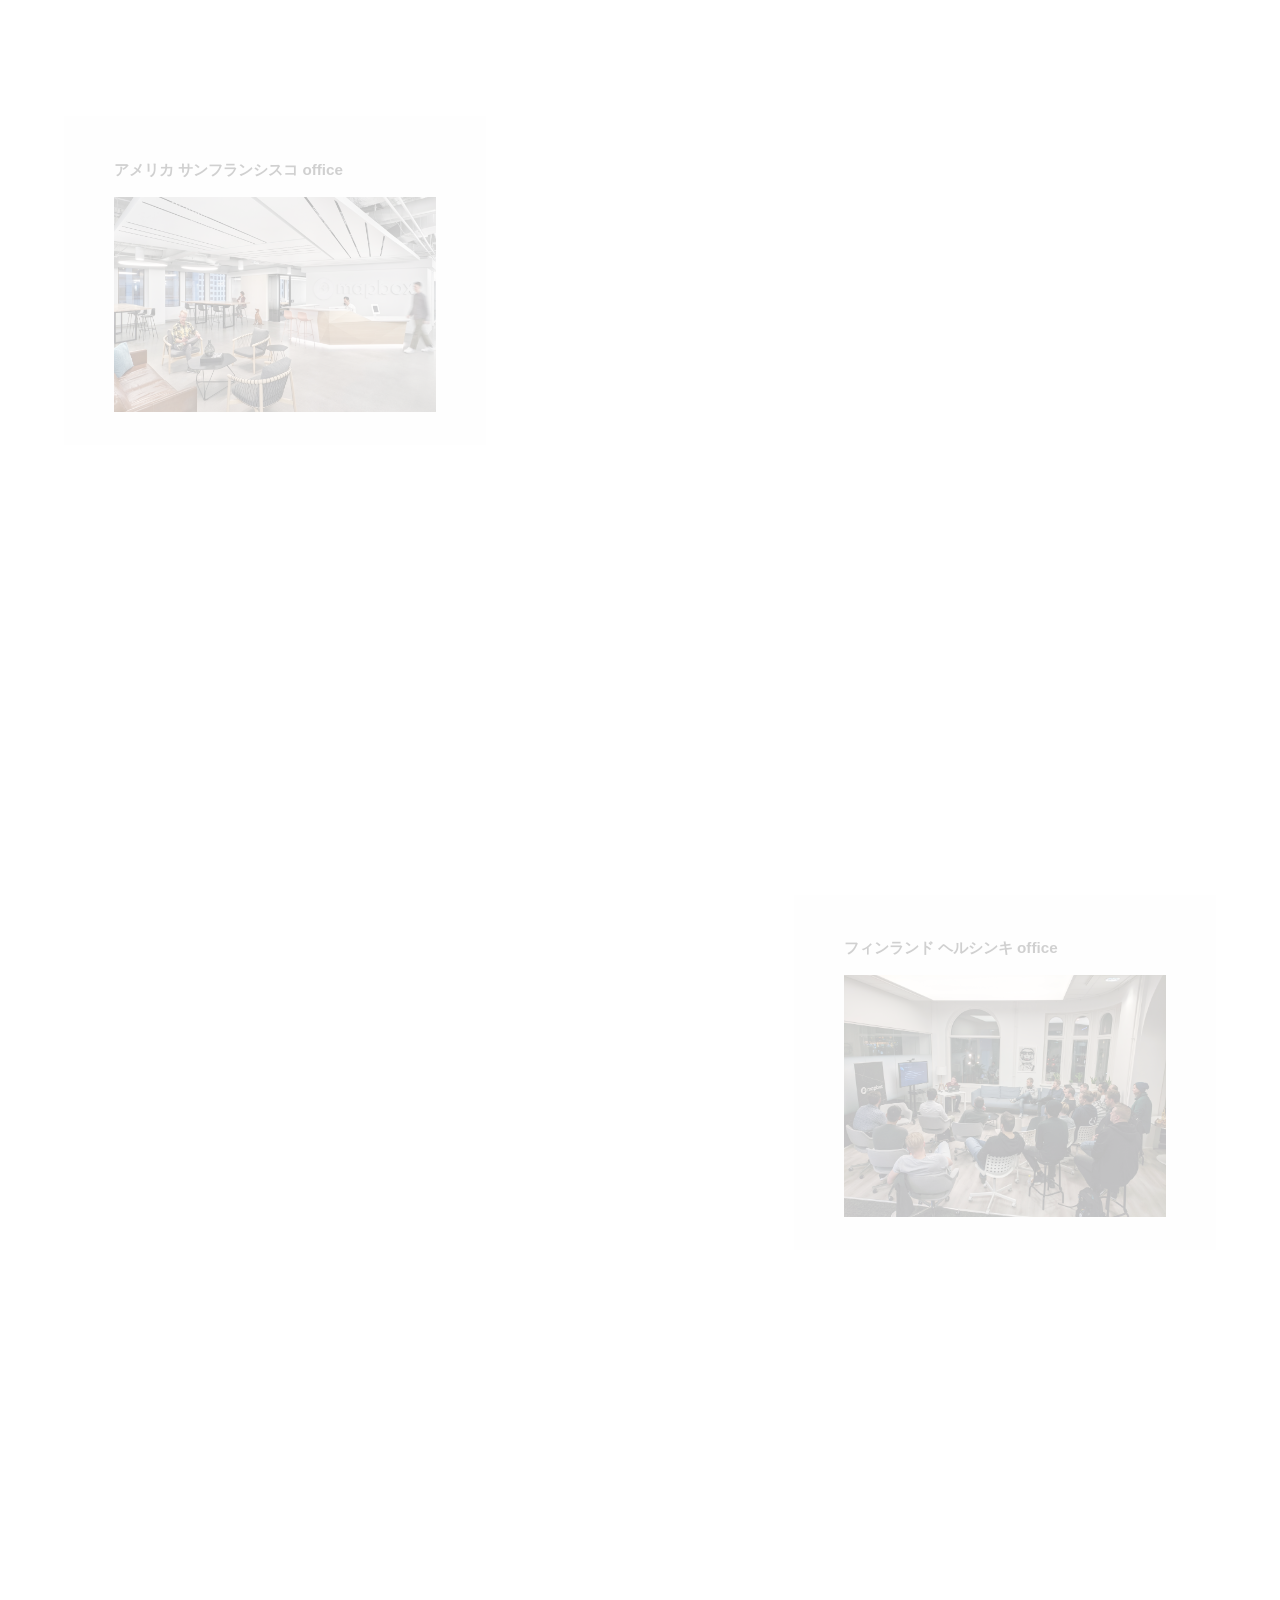
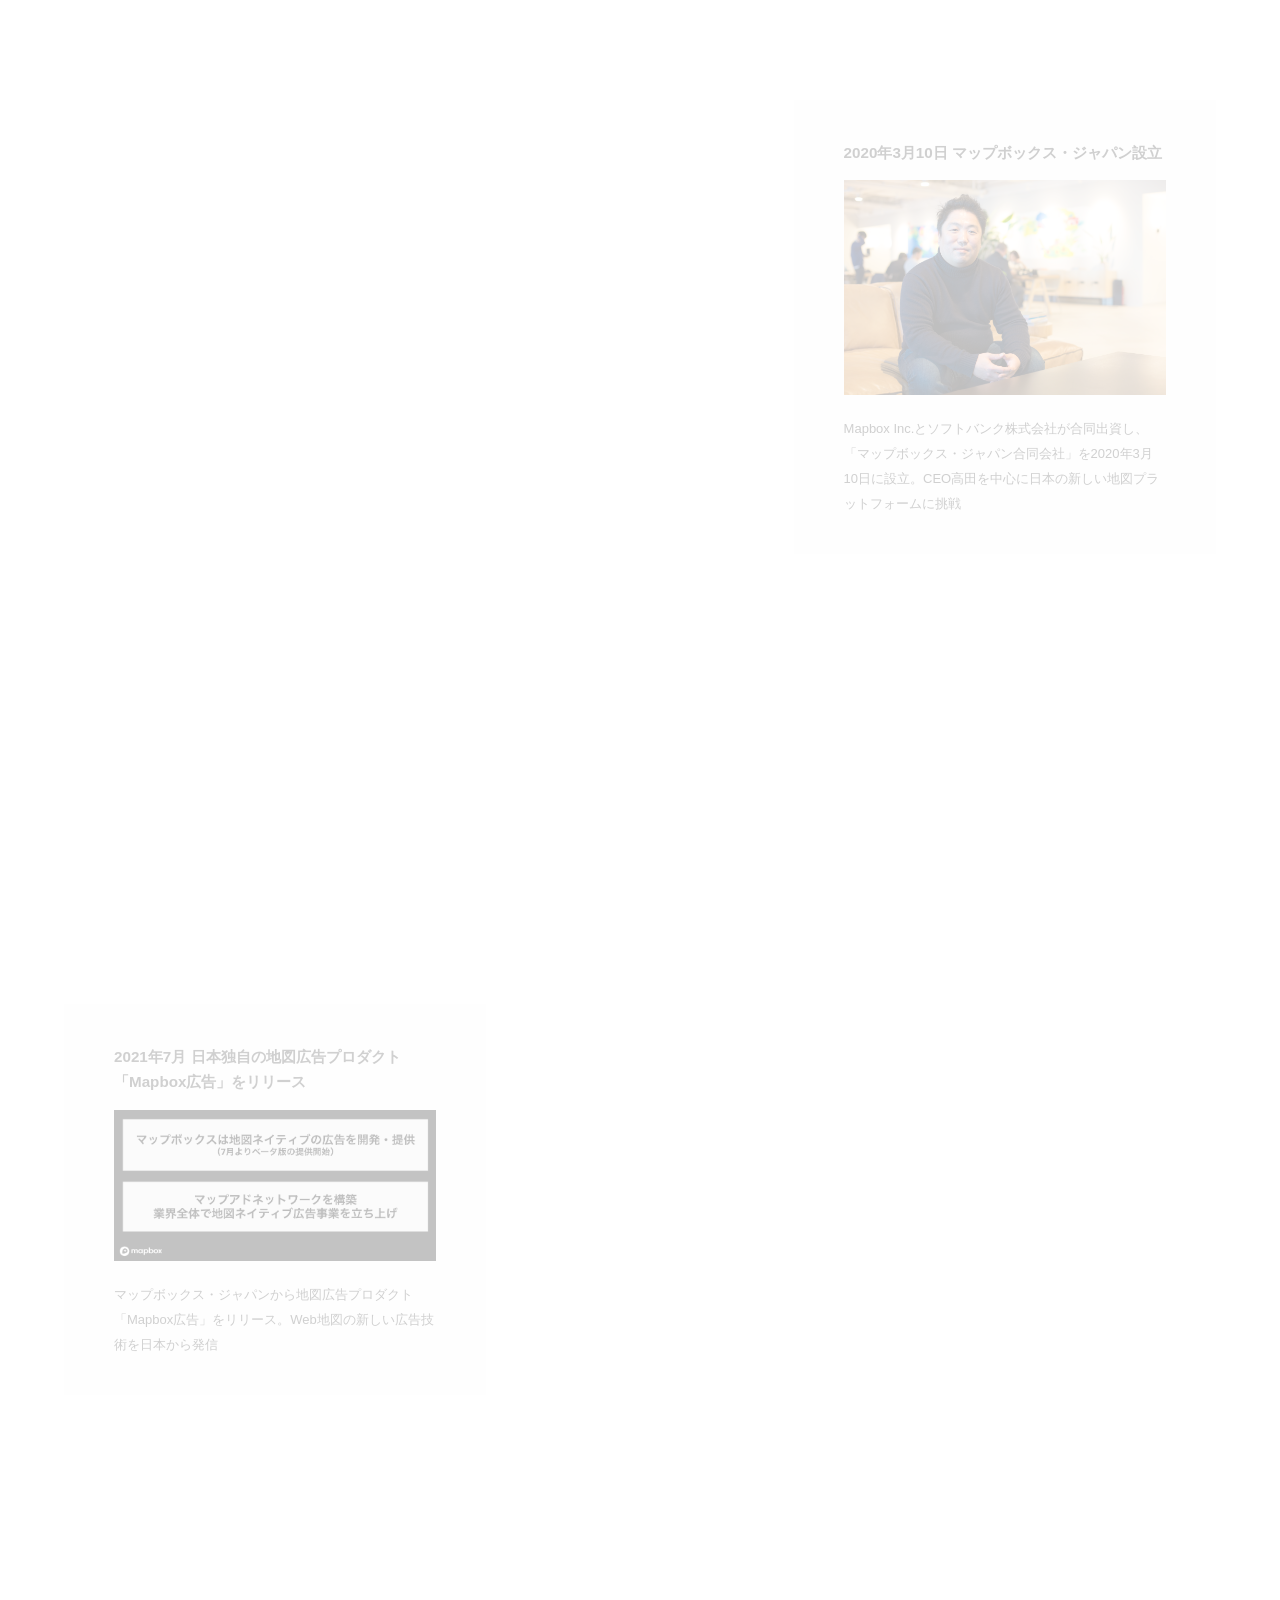
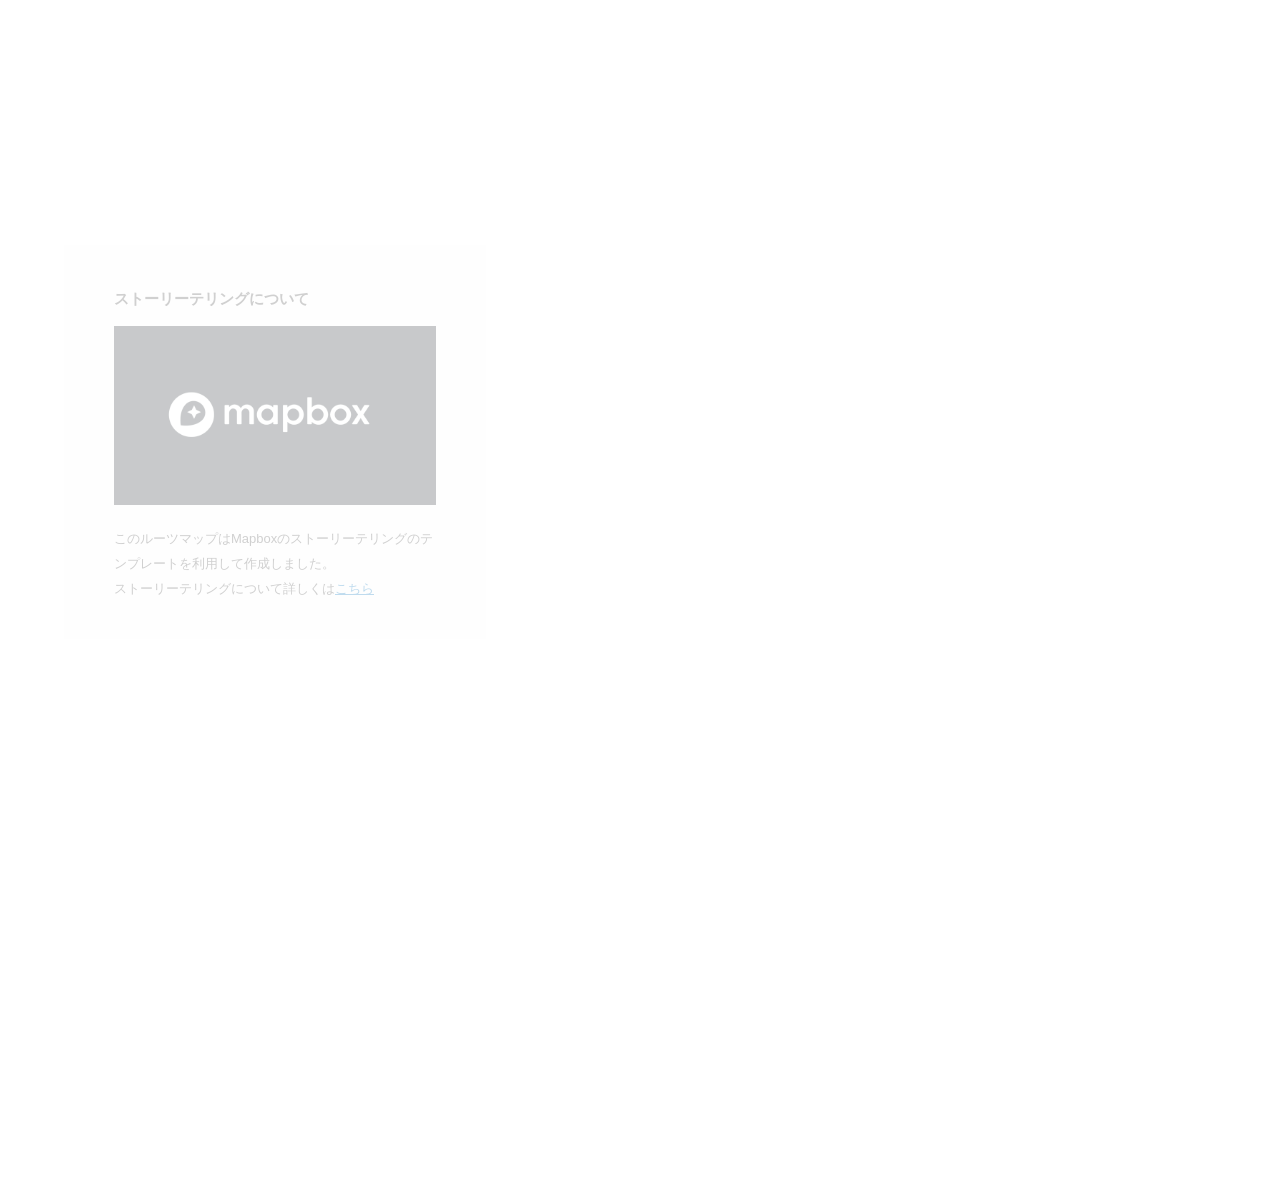
==== commit 7be51f61: "2022/03/10" ====
--- a/index.html
+++ b/index.html
@@ -2,7 +2,7 @@
 <html>
   <head>
     <meta charset="utf-8" />
-    <title>Mapboxルートマップ（テスト）</title>
+    <title>Mapboxルートマップ</title>
     <meta
       name="viewport"
       content="initial-scale=1,maximum-scale=1,user-scalable=no"
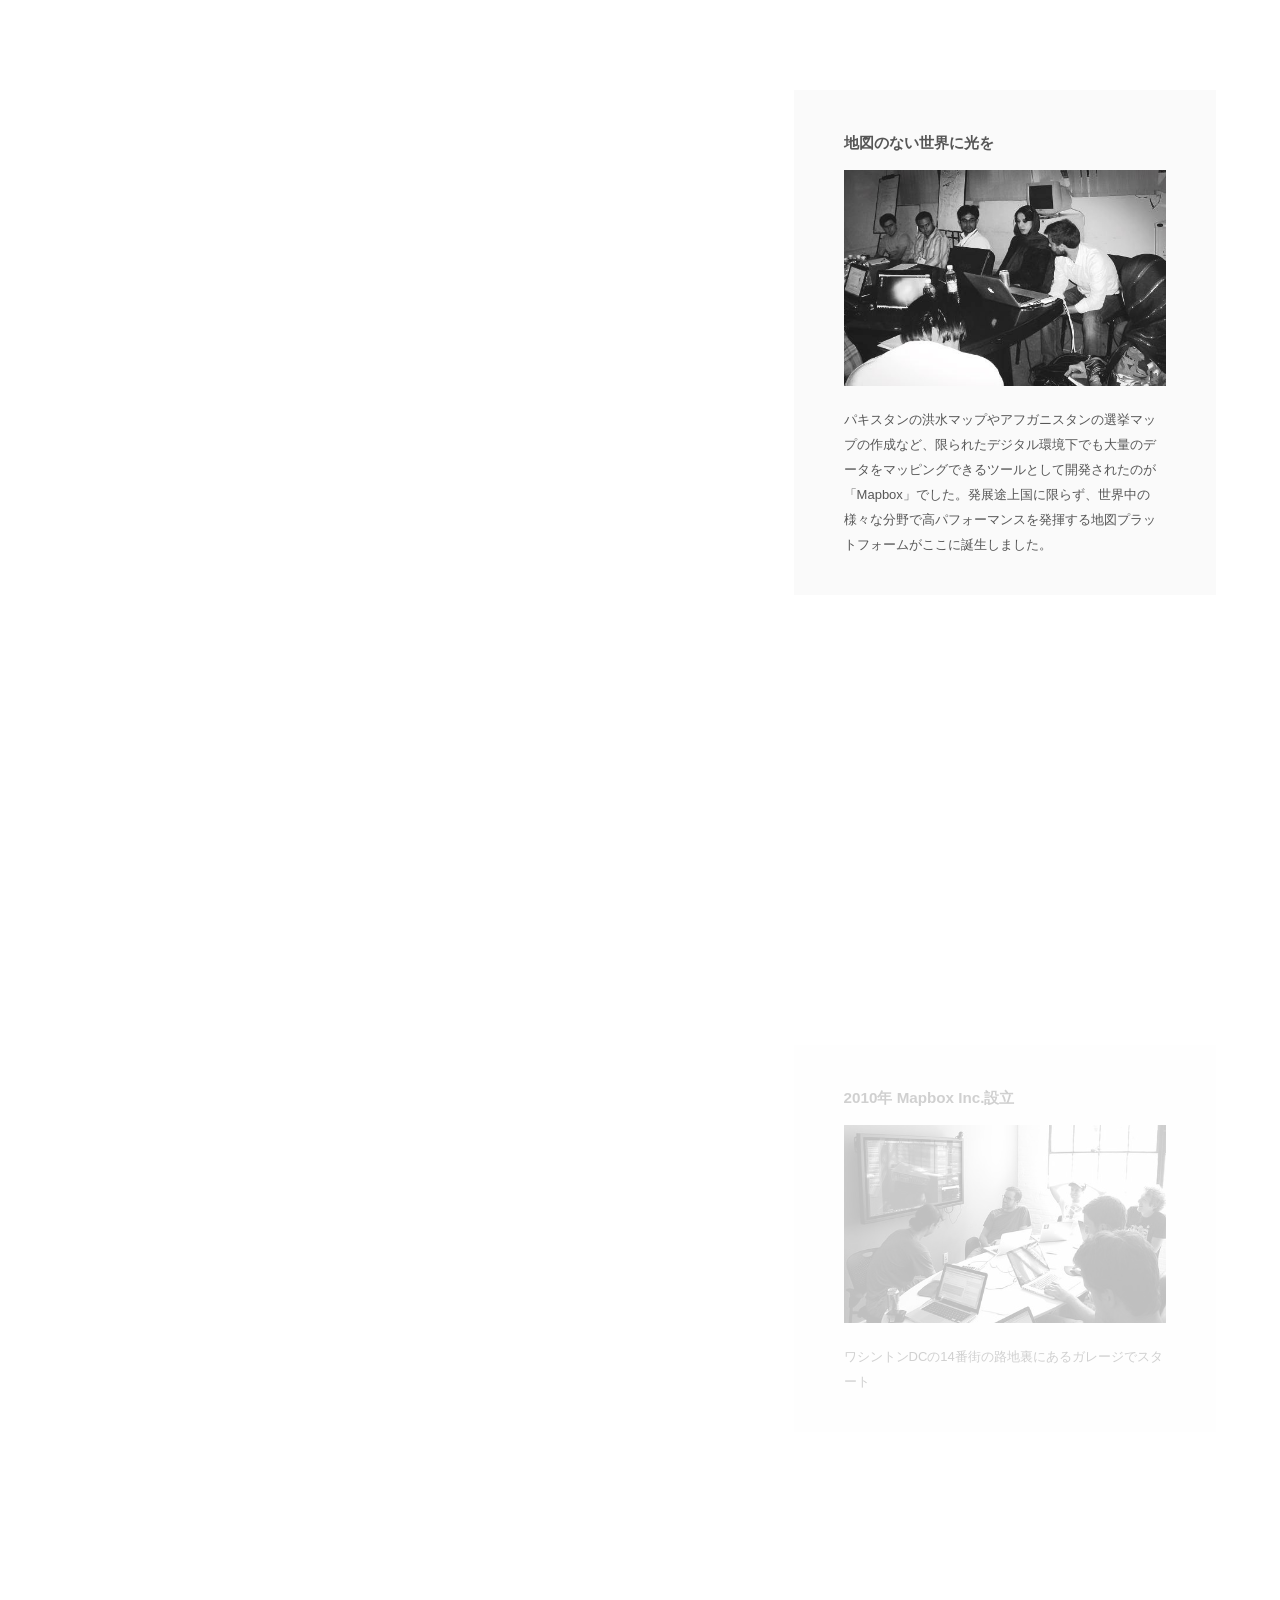
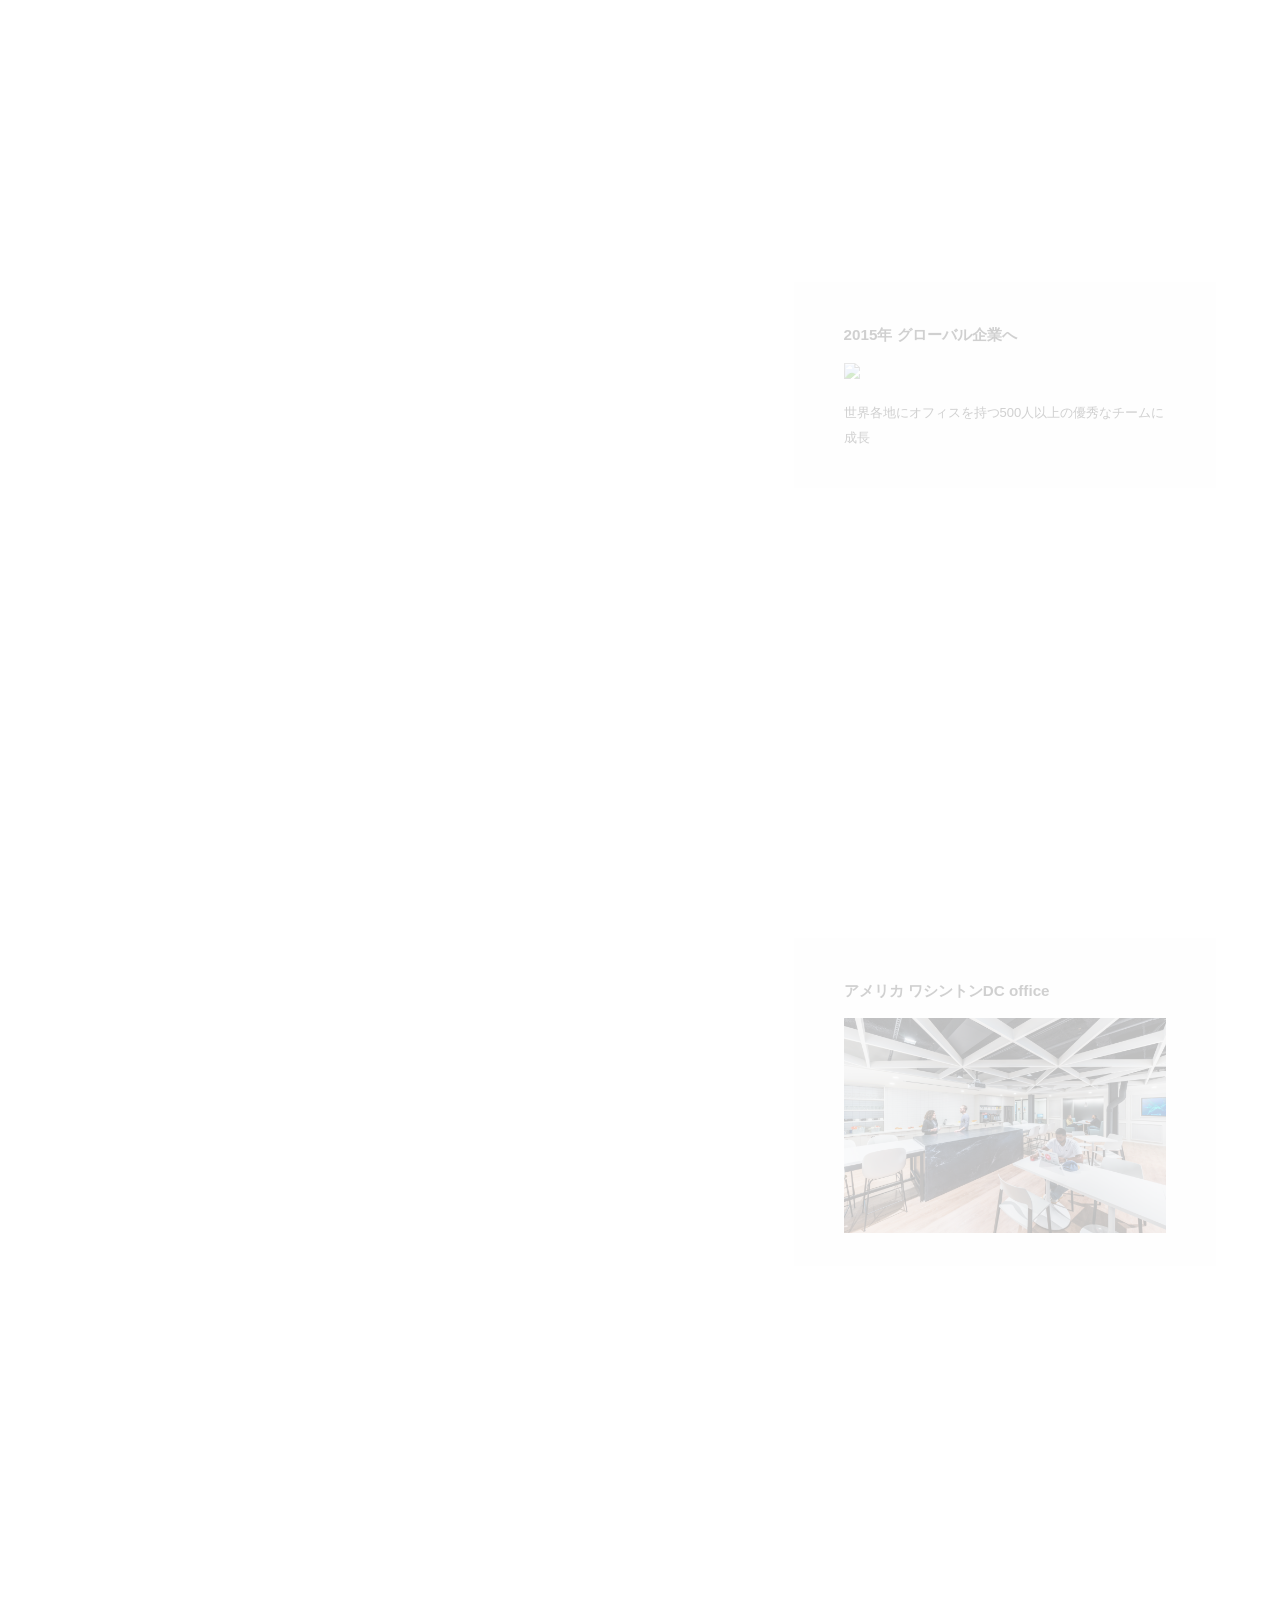
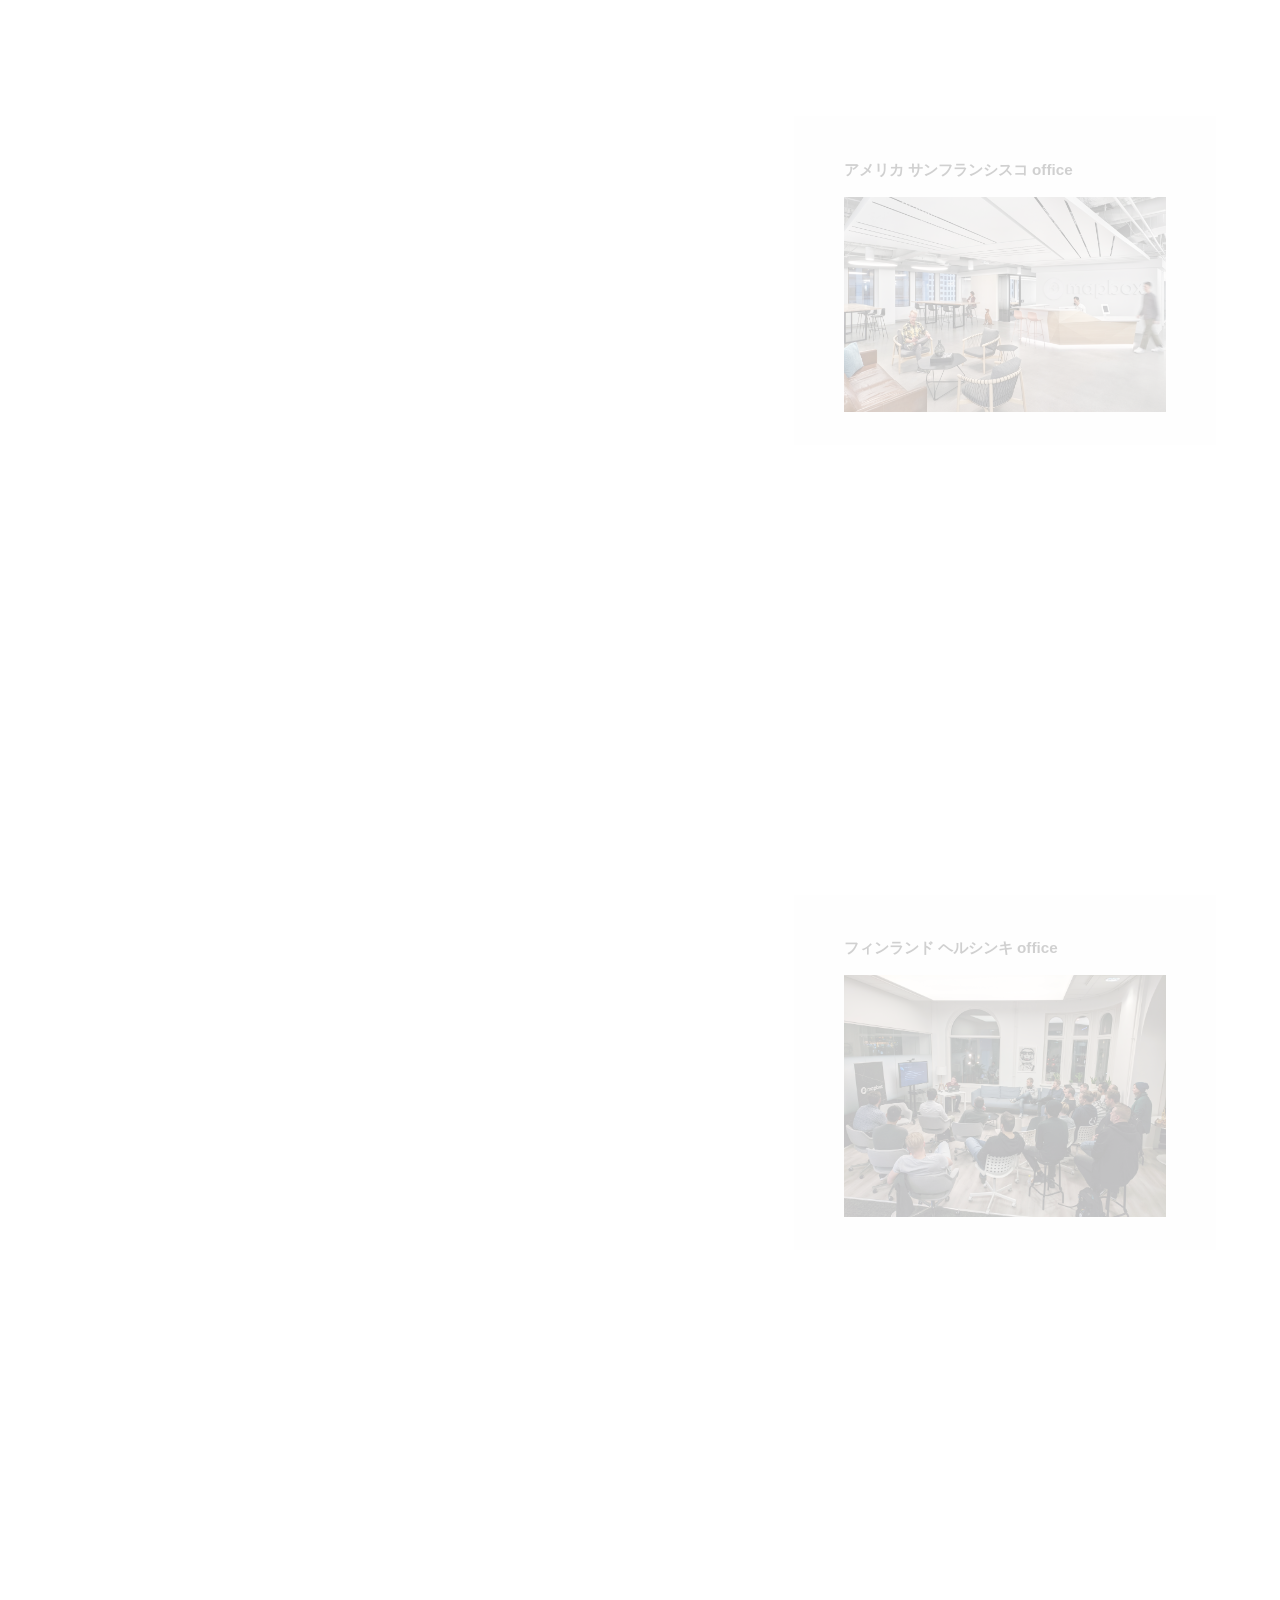
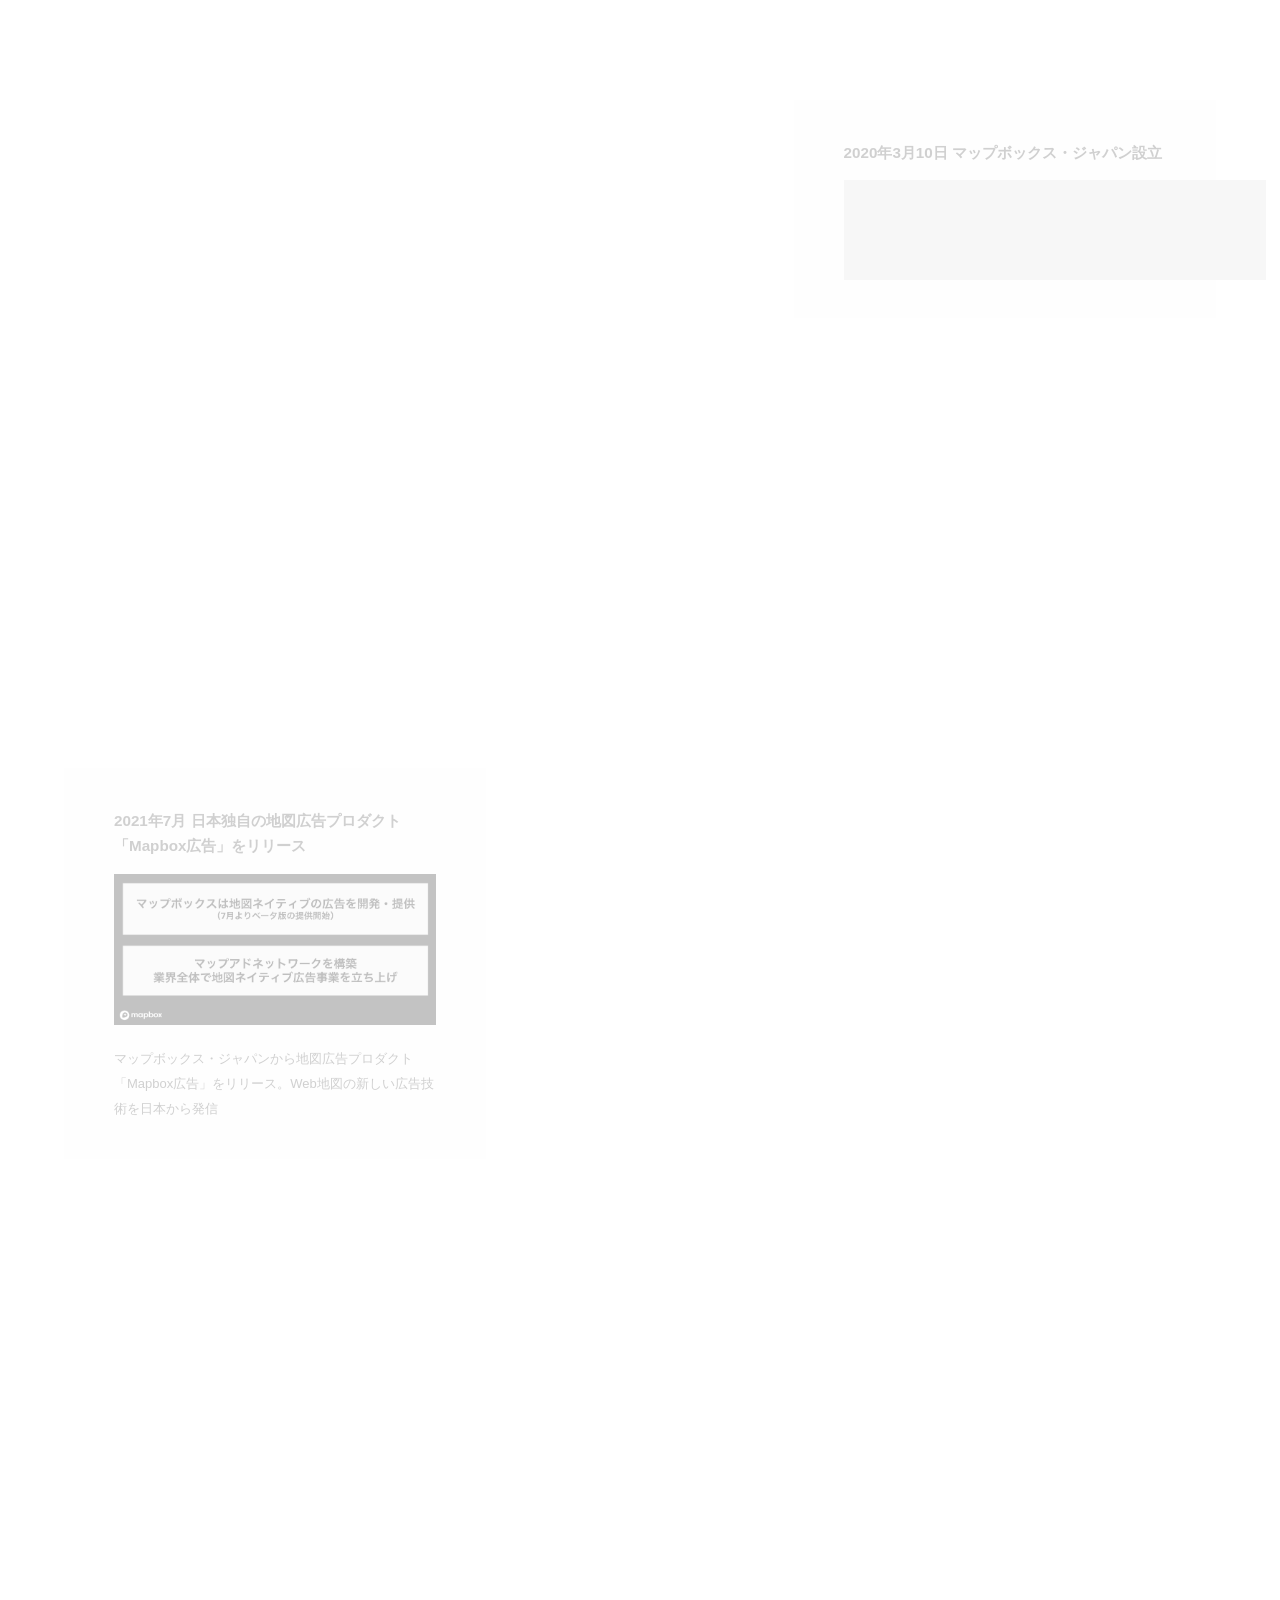
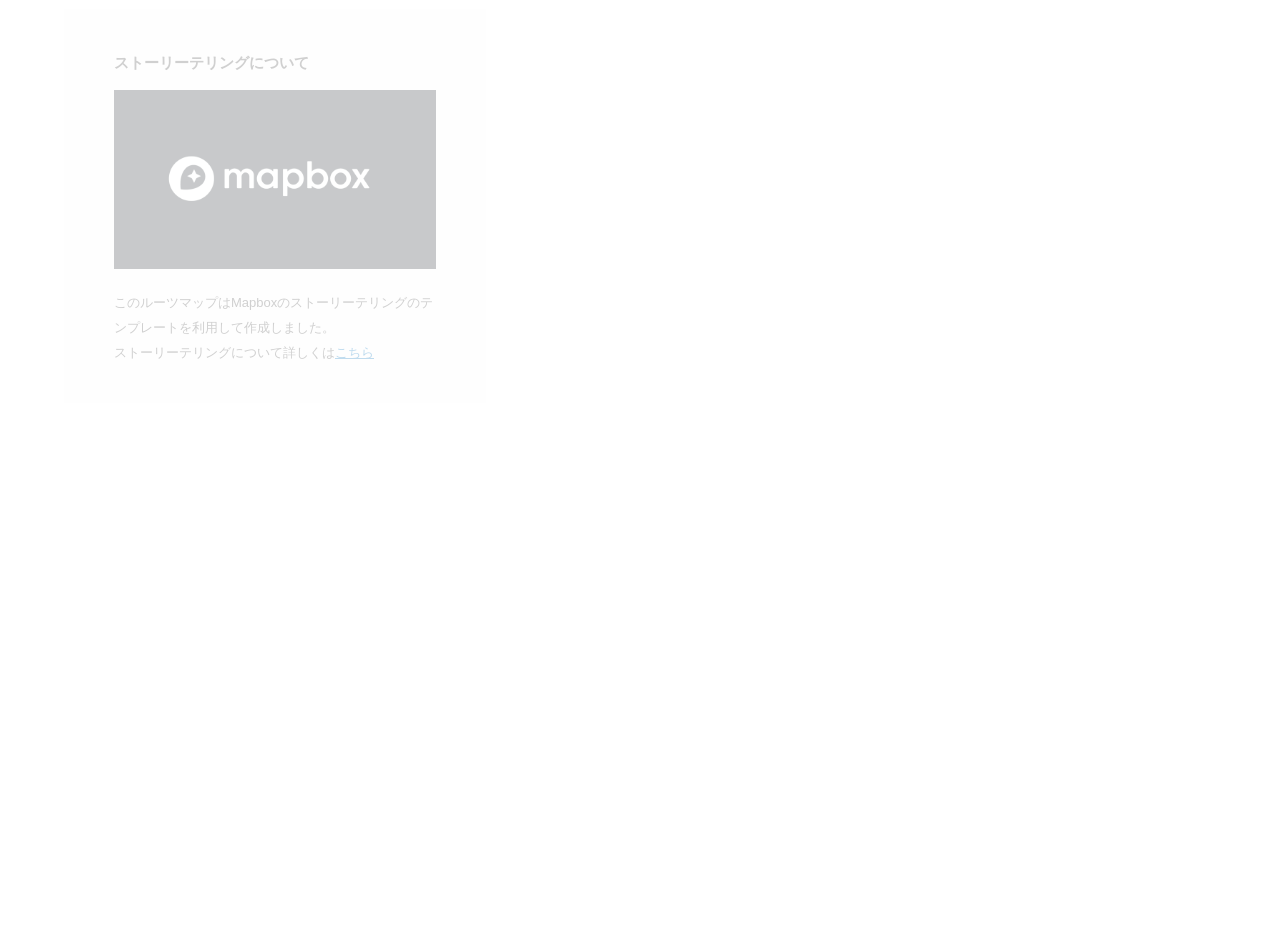
==== commit a9f36bfb: "2023/01/02" ====
--- a/index.html
+++ b/index.html
@@ -8,10 +8,7 @@
       content="initial-scale=1,maximum-scale=1,user-scalable=no"
     />
     <script src="https://api.tiles.mapbox.com/mapbox-gl-js/v2.0.0/mapbox-gl.js"></script>
-    <link
-      href="https://api.tiles.mapbox.com/mapbox-gl-js/v2.0.0/mapbox-gl.css"
-      rel="stylesheet"
-    />
+    <link href="mapbox-gl.css" rel="stylesheet" />
     <script src="https://unpkg.com/intersection-observer@0.5.1/intersection-observer.js"></script>
     <script src="https://unpkg.com/scrollama"></script>
     <style>
--- a/mapbox-gl.css
+++ b/mapbox-gl.css
@@ -0,0 +1,728 @@
+.mapboxgl-map {
+  font: 12px/20px Helvetica Neue, Arial, Helvetica, sans-serif;
+  overflow: hidden;
+  position: relative;
+  -webkit-tap-highlight-color: rgba(0, 0, 0, 0);
+}
+.mapboxgl-canvas {
+  position: absolute;
+  left: 0;
+  top: 0;
+}
+.mapboxgl-map:-webkit-full-screen {
+  width: 100%;
+  height: 100%;
+}
+.mapboxgl-canary {
+  background-color: salmon;
+}
+.mapboxgl-canvas-container.mapboxgl-interactive,
+.mapboxgl-ctrl-group button.mapboxgl-ctrl-compass {
+  cursor: -webkit-grab;
+  cursor: -moz-grab;
+  cursor: grab;
+  -moz-user-select: none;
+  -webkit-user-select: none;
+  -ms-user-select: none;
+  user-select: none;
+}
+.mapboxgl-canvas-container.mapboxgl-interactive.mapboxgl-track-pointer {
+  cursor: pointer;
+}
+.mapboxgl-canvas-container.mapboxgl-interactive:active,
+.mapboxgl-ctrl-group button.mapboxgl-ctrl-compass:active {
+  cursor: -webkit-grabbing;
+  cursor: -moz-grabbing;
+  cursor: grabbing;
+}
+.mapboxgl-canvas-container.mapboxgl-touch-zoom-rotate,
+.mapboxgl-canvas-container.mapboxgl-touch-zoom-rotate .mapboxgl-canvas {
+  touch-action: pan-x pan-y;
+}
+.mapboxgl-canvas-container.mapboxgl-touch-drag-pan,
+.mapboxgl-canvas-container.mapboxgl-touch-drag-pan .mapboxgl-canvas {
+  touch-action: pinch-zoom;
+}
+.mapboxgl-canvas-container.mapboxgl-touch-zoom-rotate.mapboxgl-touch-drag-pan,
+.mapboxgl-canvas-container.mapboxgl-touch-zoom-rotate.mapboxgl-touch-drag-pan
+  .mapboxgl-canvas {
+  touch-action: none;
+}
+.mapboxgl-ctrl-bottom-left,
+.mapboxgl-ctrl-bottom-right,
+.mapboxgl-ctrl-top-left,
+.mapboxgl-ctrl-top-right {
+  position: absolute;
+  pointer-events: none;
+  z-index: 2;
+}
+.mapboxgl-ctrl-top-left {
+  top: 0;
+  left: 0;
+}
+.mapboxgl-ctrl-top-right {
+  top: 0;
+  right: 0;
+}
+.mapboxgl-ctrl-bottom-left {
+  bottom: 0;
+  left: 0;
+}
+.mapboxgl-ctrl-bottom-right {
+  right: 0;
+  bottom: 0;
+}
+.mapboxgl-ctrl {
+  clear: both;
+  pointer-events: auto;
+  transform: translate(0);
+}
+.mapboxgl-ctrl-top-left .mapboxgl-ctrl {
+  margin: 10px 0 0 10px;
+  float: left;
+}
+.mapboxgl-ctrl-top-right .mapboxgl-ctrl {
+  margin: 10px 10px 0 0;
+  float: right;
+}
+.mapboxgl-ctrl-bottom-left .mapboxgl-ctrl {
+  margin: 0 0 10px 10px;
+  float: left;
+}
+.mapboxgl-ctrl-bottom-right .mapboxgl-ctrl {
+  margin: 0 10px 10px 0;
+  float: right;
+}
+.mapboxgl-ctrl-group {
+  border-radius: 4px;
+  background: #fff;
+}
+.mapboxgl-ctrl-group:not(:empty) {
+  -moz-box-shadow: 0 0 2px rgba(0, 0, 0, 0.1);
+  -webkit-box-shadow: 0 0 2px rgba(0, 0, 0, 0.1);
+  box-shadow: 0 0 0 2px rgba(0, 0, 0, 0.1);
+}
+@media (-ms-high-contrast: active) {
+  .mapboxgl-ctrl-group:not(:empty) {
+    box-shadow: 0 0 0 2px ButtonText;
+  }
+}
+.mapboxgl-ctrl-group button {
+  width: 29px;
+  height: 29px;
+  display: block;
+  padding: 0;
+  outline: none;
+  border: 0;
+  box-sizing: border-box;
+  background-color: transparent;
+  cursor: pointer;
+}
+.mapboxgl-ctrl-group button + button {
+  border-top: 1px solid #ddd;
+}
+.mapboxgl-ctrl button .mapboxgl-ctrl-icon {
+  display: block;
+  width: 100%;
+  height: 100%;
+  background-repeat: no-repeat;
+  background-position: 50%;
+}
+@media (-ms-high-contrast: active) {
+  .mapboxgl-ctrl-icon {
+    background-color: transparent;
+  }
+  .mapboxgl-ctrl-group button + button {
+    border-top: 1px solid ButtonText;
+  }
+}
+.mapboxgl-ctrl button::-moz-focus-inner {
+  border: 0;
+  padding: 0;
+}
+.mapboxgl-ctrl-attrib-button:focus,
+.mapboxgl-ctrl-group button:focus {
+  box-shadow: 0 0 2px 2px #0096ff;
+}
+.mapboxgl-ctrl button:disabled {
+  cursor: not-allowed;
+}
+.mapboxgl-ctrl button:disabled .mapboxgl-ctrl-icon {
+  opacity: 0.25;
+}
+.mapboxgl-ctrl button:not(:disabled):hover {
+  background-color: rgba(0, 0, 0, 0.05);
+}
+.mapboxgl-ctrl-group button:focus:focus-visible {
+  box-shadow: 0 0 2px 2px #0096ff;
+}
+.mapboxgl-ctrl-group button:focus:not(:focus-visible) {
+  box-shadow: none;
+}
+.mapboxgl-ctrl-group button:focus:first-child {
+  border-radius: 4px 4px 0 0;
+}
+.mapboxgl-ctrl-group button:focus:last-child {
+  border-radius: 0 0 4px 4px;
+}
+.mapboxgl-ctrl-group button:focus:only-child {
+  border-radius: inherit;
+}
+.mapboxgl-ctrl button.mapboxgl-ctrl-zoom-out .mapboxgl-ctrl-icon {
+  background-image: url("data:image/svg+xml;charset=utf-8,%3Csvg width='29' height='29' viewBox='0 0 29 29' xmlns='http://www.w3.org/2000/svg' fill='%23333'%3E%3Cpath d='M10 13c-.75 0-1.5.75-1.5 1.5S9.25 16 10 16h9c.75 0 1.5-.75 1.5-1.5S19.75 13 19 13h-9z'/%3E%3C/svg%3E");
+}
+.mapboxgl-ctrl button.mapboxgl-ctrl-zoom-in .mapboxgl-ctrl-icon {
+  background-image: url("data:image/svg+xml;charset=utf-8,%3Csvg width='29' height='29' viewBox='0 0 29 29' xmlns='http://www.w3.org/2000/svg' fill='%23333'%3E%3Cpath d='M14.5 8.5c-.75 0-1.5.75-1.5 1.5v3h-3c-.75 0-1.5.75-1.5 1.5S9.25 16 10 16h3v3c0 .75.75 1.5 1.5 1.5S16 19.75 16 19v-3h3c.75 0 1.5-.75 1.5-1.5S19.75 13 19 13h-3v-3c0-.75-.75-1.5-1.5-1.5z'/%3E%3C/svg%3E");
+}
+@media (-ms-high-contrast: active) {
+  .mapboxgl-ctrl button.mapboxgl-ctrl-zoom-out .mapboxgl-ctrl-icon {
+    background-image: url("data:image/svg+xml;charset=utf-8,%3Csvg width='29' height='29' viewBox='0 0 29 29' xmlns='http://www.w3.org/2000/svg' fill='%23fff'%3E%3Cpath d='M10 13c-.75 0-1.5.75-1.5 1.5S9.25 16 10 16h9c.75 0 1.5-.75 1.5-1.5S19.75 13 19 13h-9z'/%3E%3C/svg%3E");
+  }
+  .mapboxgl-ctrl button.mapboxgl-ctrl-zoom-in .mapboxgl-ctrl-icon {
+    background-image: url("data:image/svg+xml;charset=utf-8,%3Csvg width='29' height='29' viewBox='0 0 29 29' xmlns='http://www.w3.org/2000/svg' fill='%23fff'%3E%3Cpath d='M14.5 8.5c-.75 0-1.5.75-1.5 1.5v3h-3c-.75 0-1.5.75-1.5 1.5S9.25 16 10 16h3v3c0 .75.75 1.5 1.5 1.5S16 19.75 16 19v-3h3c.75 0 1.5-.75 1.5-1.5S19.75 13 19 13h-3v-3c0-.75-.75-1.5-1.5-1.5z'/%3E%3C/svg%3E");
+  }
+}
+@media (-ms-high-contrast: black-on-white) {
+  .mapboxgl-ctrl button.mapboxgl-ctrl-zoom-out .mapboxgl-ctrl-icon {
+    background-image: url("data:image/svg+xml;charset=utf-8,%3Csvg width='29' height='29' viewBox='0 0 29 29' xmlns='http://www.w3.org/2000/svg'%3E%3Cpath d='M10 13c-.75 0-1.5.75-1.5 1.5S9.25 16 10 16h9c.75 0 1.5-.75 1.5-1.5S19.75 13 19 13h-9z'/%3E%3C/svg%3E");
+  }
+  .mapboxgl-ctrl button.mapboxgl-ctrl-zoom-in .mapboxgl-ctrl-icon {
+    background-image: url("data:image/svg+xml;charset=utf-8,%3Csvg width='29' height='29' viewBox='0 0 29 29' xmlns='http://www.w3.org/2000/svg'%3E%3Cpath d='M14.5 8.5c-.75 0-1.5.75-1.5 1.5v3h-3c-.75 0-1.5.75-1.5 1.5S9.25 16 10 16h3v3c0 .75.75 1.5 1.5 1.5S16 19.75 16 19v-3h3c.75 0 1.5-.75 1.5-1.5S19.75 13 19 13h-3v-3c0-.75-.75-1.5-1.5-1.5z'/%3E%3C/svg%3E");
+  }
+}
+.mapboxgl-ctrl button.mapboxgl-ctrl-fullscreen .mapboxgl-ctrl-icon {
+  background-image: url("data:image/svg+xml;charset=utf-8,%3Csvg width='29' height='29' viewBox='0 0 29 29' xmlns='http://www.w3.org/2000/svg' fill='%23333'%3E%3Cpath d='M24 16v5.5c0 1.75-.75 2.5-2.5 2.5H16v-1l3-1.5-4-5.5 1-1 5.5 4 1.5-3h1zM6 16l1.5 3 5.5-4 1 1-4 5.5 3 1.5v1H7.5C5.75 24 5 23.25 5 21.5V16h1zm7-11v1l-3 1.5 4 5.5-1 1-5.5-4L6 13H5V7.5C5 5.75 5.75 5 7.5 5H13zm11 2.5c0-1.75-.75-2.5-2.5-2.5H16v1l3 1.5-4 5.5 1 1 5.5-4 1.5 3h1V7.5z'/%3E%3C/svg%3E");
+}
+.mapboxgl-ctrl button.mapboxgl-ctrl-shrink .mapboxgl-ctrl-icon {
+  background-image: url("data:image/svg+xml;charset=utf-8,%3Csvg width='29' height='29' viewBox='0 0 29 29' xmlns='http://www.w3.org/2000/svg'%3E%3Cpath d='M18.5 16c-1.75 0-2.5.75-2.5 2.5V24h1l1.5-3 5.5 4 1-1-4-5.5 3-1.5v-1h-5.5zM13 18.5c0-1.75-.75-2.5-2.5-2.5H5v1l3 1.5L4 24l1 1 5.5-4 1.5 3h1v-5.5zm3-8c0 1.75.75 2.5 2.5 2.5H24v-1l-3-1.5L25 5l-1-1-5.5 4L17 5h-1v5.5zM10.5 13c1.75 0 2.5-.75 2.5-2.5V5h-1l-1.5 3L5 4 4 5l4 5.5L5 12v1h5.5z'/%3E%3C/svg%3E");
+}
+@media (-ms-high-contrast: active) {
+  .mapboxgl-ctrl button.mapboxgl-ctrl-fullscreen .mapboxgl-ctrl-icon {
+    background-image: url("data:image/svg+xml;charset=utf-8,%3Csvg width='29' height='29' viewBox='0 0 29 29' xmlns='http://www.w3.org/2000/svg' fill='%23fff'%3E%3Cpath d='M24 16v5.5c0 1.75-.75 2.5-2.5 2.5H16v-1l3-1.5-4-5.5 1-1 5.5 4 1.5-3h1zM6 16l1.5 3 5.5-4 1 1-4 5.5 3 1.5v1H7.5C5.75 24 5 23.25 5 21.5V16h1zm7-11v1l-3 1.5 4 5.5-1 1-5.5-4L6 13H5V7.5C5 5.75 5.75 5 7.5 5H13zm11 2.5c0-1.75-.75-2.5-2.5-2.5H16v1l3 1.5-4 5.5 1 1 5.5-4 1.5 3h1V7.5z'/%3E%3C/svg%3E");
+  }
+  .mapboxgl-ctrl button.mapboxgl-ctrl-shrink .mapboxgl-ctrl-icon {
+    background-image: url("data:image/svg+xml;charset=utf-8,%3Csvg width='29' height='29' viewBox='0 0 29 29' xmlns='http://www.w3.org/2000/svg' fill='%23fff'%3E%3Cpath d='M18.5 16c-1.75 0-2.5.75-2.5 2.5V24h1l1.5-3 5.5 4 1-1-4-5.5 3-1.5v-1h-5.5zM13 18.5c0-1.75-.75-2.5-2.5-2.5H5v1l3 1.5L4 24l1 1 5.5-4 1.5 3h1v-5.5zm3-8c0 1.75.75 2.5 2.5 2.5H24v-1l-3-1.5L25 5l-1-1-5.5 4L17 5h-1v5.5zM10.5 13c1.75 0 2.5-.75 2.5-2.5V5h-1l-1.5 3L5 4 4 5l4 5.5L5 12v1h5.5z'/%3E%3C/svg%3E");
+  }
+}
+@media (-ms-high-contrast: black-on-white) {
+  .mapboxgl-ctrl button.mapboxgl-ctrl-fullscreen .mapboxgl-ctrl-icon {
+    background-image: url("data:image/svg+xml;charset=utf-8,%3Csvg width='29' height='29' viewBox='0 0 29 29' xmlns='http://www.w3.org/2000/svg'%3E%3Cpath d='M24 16v5.5c0 1.75-.75 2.5-2.5 2.5H16v-1l3-1.5-4-5.5 1-1 5.5 4 1.5-3h1zM6 16l1.5 3 5.5-4 1 1-4 5.5 3 1.5v1H7.5C5.75 24 5 23.25 5 21.5V16h1zm7-11v1l-3 1.5 4 5.5-1 1-5.5-4L6 13H5V7.5C5 5.75 5.75 5 7.5 5H13zm11 2.5c0-1.75-.75-2.5-2.5-2.5H16v1l3 1.5-4 5.5 1 1 5.5-4 1.5 3h1V7.5z'/%3E%3C/svg%3E");
+  }
+  .mapboxgl-ctrl button.mapboxgl-ctrl-shrink .mapboxgl-ctrl-icon {
+    background-image: url("data:image/svg+xml;charset=utf-8,%3Csvg width='29' height='29' viewBox='0 0 29 29' xmlns='http://www.w3.org/2000/svg'%3E%3Cpath d='M18.5 16c-1.75 0-2.5.75-2.5 2.5V24h1l1.5-3 5.5 4 1-1-4-5.5 3-1.5v-1h-5.5zM13 18.5c0-1.75-.75-2.5-2.5-2.5H5v1l3 1.5L4 24l1 1 5.5-4 1.5 3h1v-5.5zm3-8c0 1.75.75 2.5 2.5 2.5H24v-1l-3-1.5L25 5l-1-1-5.5 4L17 5h-1v5.5zM10.5 13c1.75 0 2.5-.75 2.5-2.5V5h-1l-1.5 3L5 4 4 5l4 5.5L5 12v1h5.5z'/%3E%3C/svg%3E");
+  }
+}
+.mapboxgl-ctrl button.mapboxgl-ctrl-compass .mapboxgl-ctrl-icon {
+  background-image: url("data:image/svg+xml;charset=utf-8,%3Csvg width='29' height='29' viewBox='0 0 29 29' xmlns='http://www.w3.org/2000/svg' fill='%23333'%3E%3Cpath d='M10.5 14l4-8 4 8h-8z'/%3E%3Cpath d='M10.5 16l4 8 4-8h-8z' fill='%23ccc'/%3E%3C/svg%3E");
+}
+@media (-ms-high-contrast: active) {
+  .mapboxgl-ctrl button.mapboxgl-ctrl-compass .mapboxgl-ctrl-icon {
+    background-image: url("data:image/svg+xml;charset=utf-8,%3Csvg width='29' height='29' viewBox='0 0 29 29' xmlns='http://www.w3.org/2000/svg' fill='%23fff'%3E%3Cpath d='M10.5 14l4-8 4 8h-8z'/%3E%3Cpath d='M10.5 16l4 8 4-8h-8z' fill='%23999'/%3E%3C/svg%3E");
+  }
+}
+@media (-ms-high-contrast: black-on-white) {
+  .mapboxgl-ctrl button.mapboxgl-ctrl-compass .mapboxgl-ctrl-icon {
+    background-image: url("data:image/svg+xml;charset=utf-8,%3Csvg width='29' height='29' viewBox='0 0 29 29' xmlns='http://www.w3.org/2000/svg'%3E%3Cpath d='M10.5 14l4-8 4 8h-8z'/%3E%3Cpath d='M10.5 16l4 8 4-8h-8z' fill='%23ccc'/%3E%3C/svg%3E");
+  }
+}
+.mapboxgl-ctrl button.mapboxgl-ctrl-geolocate .mapboxgl-ctrl-icon {
+  background-image: url("data:image/svg+xml;charset=utf-8,%3Csvg width='29' height='29' viewBox='0 0 20 20' xmlns='http://www.w3.org/2000/svg' fill='%23333'%3E%3Cpath d='M10 4C9 4 9 5 9 5v.1A5 5 0 005.1 9H5s-1 0-1 1 1 1 1 1h.1A5 5 0 009 14.9v.1s0 1 1 1 1-1 1-1v-.1a5 5 0 003.9-3.9h.1s1 0 1-1-1-1-1-1h-.1A5 5 0 0011 5.1V5s0-1-1-1zm0 2.5a3.5 3.5 0 110 7 3.5 3.5 0 110-7z'/%3E%3Ccircle cx='10' cy='10' r='2'/%3E%3C/svg%3E");
+}
+.mapboxgl-ctrl button.mapboxgl-ctrl-geolocate:disabled .mapboxgl-ctrl-icon {
+  background-image: url("data:image/svg+xml;charset=utf-8,%3Csvg width='29' height='29' viewBox='0 0 20 20' xmlns='http://www.w3.org/2000/svg' fill='%23aaa'%3E%3Cpath d='M10 4C9 4 9 5 9 5v.1A5 5 0 005.1 9H5s-1 0-1 1 1 1 1 1h.1A5 5 0 009 14.9v.1s0 1 1 1 1-1 1-1v-.1a5 5 0 003.9-3.9h.1s1 0 1-1-1-1-1-1h-.1A5 5 0 0011 5.1V5s0-1-1-1zm0 2.5a3.5 3.5 0 110 7 3.5 3.5 0 110-7z'/%3E%3Ccircle cx='10' cy='10' r='2'/%3E%3Cpath d='M14 5l1 1-9 9-1-1 9-9z' fill='red'/%3E%3C/svg%3E");
+}
+.mapboxgl-ctrl
+  button.mapboxgl-ctrl-geolocate.mapboxgl-ctrl-geolocate-active
+  .mapboxgl-ctrl-icon {
+  background-image: url("data:image/svg+xml;charset=utf-8,%3Csvg width='29' height='29' viewBox='0 0 20 20' xmlns='http://www.w3.org/2000/svg' fill='%2333b5e5'%3E%3Cpath d='M10 4C9 4 9 5 9 5v.1A5 5 0 005.1 9H5s-1 0-1 1 1 1 1 1h.1A5 5 0 009 14.9v.1s0 1 1 1 1-1 1-1v-.1a5 5 0 003.9-3.9h.1s1 0 1-1-1-1-1-1h-.1A5 5 0 0011 5.1V5s0-1-1-1zm0 2.5a3.5 3.5 0 110 7 3.5 3.5 0 110-7z'/%3E%3Ccircle cx='10' cy='10' r='2'/%3E%3C/svg%3E");
+}
+.mapboxgl-ctrl
+  button.mapboxgl-ctrl-geolocate.mapboxgl-ctrl-geolocate-active-error
+  .mapboxgl-ctrl-icon {
+  background-image: url("data:image/svg+xml;charset=utf-8,%3Csvg width='29' height='29' viewBox='0 0 20 20' xmlns='http://www.w3.org/2000/svg' fill='%23e58978'%3E%3Cpath d='M10 4C9 4 9 5 9 5v.1A5 5 0 005.1 9H5s-1 0-1 1 1 1 1 1h.1A5 5 0 009 14.9v.1s0 1 1 1 1-1 1-1v-.1a5 5 0 003.9-3.9h.1s1 0 1-1-1-1-1-1h-.1A5 5 0 0011 5.1V5s0-1-1-1zm0 2.5a3.5 3.5 0 110 7 3.5 3.5 0 110-7z'/%3E%3Ccircle cx='10' cy='10' r='2'/%3E%3C/svg%3E");
+}
+.mapboxgl-ctrl
+  button.mapboxgl-ctrl-geolocate.mapboxgl-ctrl-geolocate-background
+  .mapboxgl-ctrl-icon {
+  background-image: url("data:image/svg+xml;charset=utf-8,%3Csvg width='29' height='29' viewBox='0 0 20 20' xmlns='http://www.w3.org/2000/svg' fill='%2333b5e5'%3E%3Cpath d='M10 4C9 4 9 5 9 5v.1A5 5 0 005.1 9H5s-1 0-1 1 1 1 1 1h.1A5 5 0 009 14.9v.1s0 1 1 1 1-1 1-1v-.1a5 5 0 003.9-3.9h.1s1 0 1-1-1-1-1-1h-.1A5 5 0 0011 5.1V5s0-1-1-1zm0 2.5a3.5 3.5 0 110 7 3.5 3.5 0 110-7z'/%3E%3C/svg%3E");
+}
+.mapboxgl-ctrl
+  button.mapboxgl-ctrl-geolocate.mapboxgl-ctrl-geolocate-background-error
+  .mapboxgl-ctrl-icon {
+  background-image: url("data:image/svg+xml;charset=utf-8,%3Csvg width='29' height='29' viewBox='0 0 20 20' xmlns='http://www.w3.org/2000/svg' fill='%23e54e33'%3E%3Cpath d='M10 4C9 4 9 5 9 5v.1A5 5 0 005.1 9H5s-1 0-1 1 1 1 1 1h.1A5 5 0 009 14.9v.1s0 1 1 1 1-1 1-1v-.1a5 5 0 003.9-3.9h.1s1 0 1-1-1-1-1-1h-.1A5 5 0 0011 5.1V5s0-1-1-1zm0 2.5a3.5 3.5 0 110 7 3.5 3.5 0 110-7z'/%3E%3C/svg%3E");
+}
+.mapboxgl-ctrl
+  button.mapboxgl-ctrl-geolocate.mapboxgl-ctrl-geolocate-waiting
+  .mapboxgl-ctrl-icon {
+  -webkit-animation: mapboxgl-spin 2s linear infinite;
+  -moz-animation: mapboxgl-spin 2s infinite linear;
+  -o-animation: mapboxgl-spin 2s infinite linear;
+  -ms-animation: mapboxgl-spin 2s infinite linear;
+  animation: mapboxgl-spin 2s linear infinite;
+}
+@media (-ms-high-contrast: active) {
+  .mapboxgl-ctrl button.mapboxgl-ctrl-geolocate .mapboxgl-ctrl-icon {
+    background-image: url("data:image/svg+xml;charset=utf-8,%3Csvg width='29' height='29' viewBox='0 0 20 20' xmlns='http://www.w3.org/2000/svg' fill='%23fff'%3E%3Cpath d='M10 4C9 4 9 5 9 5v.1A5 5 0 005.1 9H5s-1 0-1 1 1 1 1 1h.1A5 5 0 009 14.9v.1s0 1 1 1 1-1 1-1v-.1a5 5 0 003.9-3.9h.1s1 0 1-1-1-1-1-1h-.1A5 5 0 0011 5.1V5s0-1-1-1zm0 2.5a3.5 3.5 0 110 7 3.5 3.5 0 110-7z'/%3E%3Ccircle cx='10' cy='10' r='2'/%3E%3C/svg%3E");
+  }
+  .mapboxgl-ctrl button.mapboxgl-ctrl-geolocate:disabled .mapboxgl-ctrl-icon {
+    background-image: url("data:image/svg+xml;charset=utf-8,%3Csvg width='29' height='29' viewBox='0 0 20 20' xmlns='http://www.w3.org/2000/svg' fill='%23999'%3E%3Cpath d='M10 4C9 4 9 5 9 5v.1A5 5 0 005.1 9H5s-1 0-1 1 1 1 1 1h.1A5 5 0 009 14.9v.1s0 1 1 1 1-1 1-1v-.1a5 5 0 003.9-3.9h.1s1 0 1-1-1-1-1-1h-.1A5 5 0 0011 5.1V5s0-1-1-1zm0 2.5a3.5 3.5 0 110 7 3.5 3.5 0 110-7z'/%3E%3Ccircle cx='10' cy='10' r='2'/%3E%3Cpath d='M14 5l1 1-9 9-1-1 9-9z' fill='red'/%3E%3C/svg%3E");
+  }
+  .mapboxgl-ctrl
+    button.mapboxgl-ctrl-geolocate.mapboxgl-ctrl-geolocate-active
+    .mapboxgl-ctrl-icon {
+    background-image: url("data:image/svg+xml;charset=utf-8,%3Csvg width='29' height='29' viewBox='0 0 20 20' xmlns='http://www.w3.org/2000/svg' fill='%2333b5e5'%3E%3Cpath d='M10 4C9 4 9 5 9 5v.1A5 5 0 005.1 9H5s-1 0-1 1 1 1 1 1h.1A5 5 0 009 14.9v.1s0 1 1 1 1-1 1-1v-.1a5 5 0 003.9-3.9h.1s1 0 1-1-1-1-1-1h-.1A5 5 0 0011 5.1V5s0-1-1-1zm0 2.5a3.5 3.5 0 110 7 3.5 3.5 0 110-7z'/%3E%3Ccircle cx='10' cy='10' r='2'/%3E%3C/svg%3E");
+  }
+  .mapboxgl-ctrl
+    button.mapboxgl-ctrl-geolocate.mapboxgl-ctrl-geolocate-active-error
+    .mapboxgl-ctrl-icon {
+    background-image: url("data:image/svg+xml;charset=utf-8,%3Csvg width='29' height='29' viewBox='0 0 20 20' xmlns='http://www.w3.org/2000/svg' fill='%23e58978'%3E%3Cpath d='M10 4C9 4 9 5 9 5v.1A5 5 0 005.1 9H5s-1 0-1 1 1 1 1 1h.1A5 5 0 009 14.9v.1s0 1 1 1 1-1 1-1v-.1a5 5 0 003.9-3.9h.1s1 0 1-1-1-1-1-1h-.1A5 5 0 0011 5.1V5s0-1-1-1zm0 2.5a3.5 3.5 0 110 7 3.5 3.5 0 110-7z'/%3E%3Ccircle cx='10' cy='10' r='2'/%3E%3C/svg%3E");
+  }
+  .mapboxgl-ctrl
+    button.mapboxgl-ctrl-geolocate.mapboxgl-ctrl-geolocate-background
+    .mapboxgl-ctrl-icon {
+    background-image: url("data:image/svg+xml;charset=utf-8,%3Csvg width='29' height='29' viewBox='0 0 20 20' xmlns='http://www.w3.org/2000/svg' fill='%2333b5e5'%3E%3Cpath d='M10 4C9 4 9 5 9 5v.1A5 5 0 005.1 9H5s-1 0-1 1 1 1 1 1h.1A5 5 0 009 14.9v.1s0 1 1 1 1-1 1-1v-.1a5 5 0 003.9-3.9h.1s1 0 1-1-1-1-1-1h-.1A5 5 0 0011 5.1V5s0-1-1-1zm0 2.5a3.5 3.5 0 110 7 3.5 3.5 0 110-7z'/%3E%3C/svg%3E");
+  }
+  .mapboxgl-ctrl
+    button.mapboxgl-ctrl-geolocate.mapboxgl-ctrl-geolocate-background-error
+    .mapboxgl-ctrl-icon {
+    background-image: url("data:image/svg+xml;charset=utf-8,%3Csvg width='29' height='29' viewBox='0 0 20 20' xmlns='http://www.w3.org/2000/svg' fill='%23e54e33'%3E%3Cpath d='M10 4C9 4 9 5 9 5v.1A5 5 0 005.1 9H5s-1 0-1 1 1 1 1 1h.1A5 5 0 009 14.9v.1s0 1 1 1 1-1 1-1v-.1a5 5 0 003.9-3.9h.1s1 0 1-1-1-1-1-1h-.1A5 5 0 0011 5.1V5s0-1-1-1zm0 2.5a3.5 3.5 0 110 7 3.5 3.5 0 110-7z'/%3E%3C/svg%3E");
+  }
+}
+@media (-ms-high-contrast: black-on-white) {
+  .mapboxgl-ctrl button.mapboxgl-ctrl-geolocate .mapboxgl-ctrl-icon {
+    background-image: url("data:image/svg+xml;charset=utf-8,%3Csvg width='29' height='29' viewBox='0 0 20 20' xmlns='http://www.w3.org/2000/svg'%3E%3Cpath d='M10 4C9 4 9 5 9 5v.1A5 5 0 005.1 9H5s-1 0-1 1 1 1 1 1h.1A5 5 0 009 14.9v.1s0 1 1 1 1-1 1-1v-.1a5 5 0 003.9-3.9h.1s1 0 1-1-1-1-1-1h-.1A5 5 0 0011 5.1V5s0-1-1-1zm0 2.5a3.5 3.5 0 110 7 3.5 3.5 0 110-7z'/%3E%3Ccircle cx='10' cy='10' r='2'/%3E%3C/svg%3E");
+  }
+  .mapboxgl-ctrl button.mapboxgl-ctrl-geolocate:disabled .mapboxgl-ctrl-icon {
+    background-image: url("data:image/svg+xml;charset=utf-8,%3Csvg width='29' height='29' viewBox='0 0 20 20' xmlns='http://www.w3.org/2000/svg' fill='%23666'%3E%3Cpath d='M10 4C9 4 9 5 9 5v.1A5 5 0 005.1 9H5s-1 0-1 1 1 1 1 1h.1A5 5 0 009 14.9v.1s0 1 1 1 1-1 1-1v-.1a5 5 0 003.9-3.9h.1s1 0 1-1-1-1-1-1h-.1A5 5 0 0011 5.1V5s0-1-1-1zm0 2.5a3.5 3.5 0 110 7 3.5 3.5 0 110-7z'/%3E%3Ccircle cx='10' cy='10' r='2'/%3E%3Cpath d='M14 5l1 1-9 9-1-1 9-9z' fill='red'/%3E%3C/svg%3E");
+  }
+}
+@-webkit-keyframes mapboxgl-spin {
+  0% {
+    -webkit-transform: rotate(0deg);
+  }
+  to {
+    -webkit-transform: rotate(1turn);
+  }
+}
+@-moz-keyframes mapboxgl-spin {
+  0% {
+    -moz-transform: rotate(0deg);
+  }
+  to {
+    -moz-transform: rotate(1turn);
+  }
+}
+@-o-keyframes mapboxgl-spin {
+  0% {
+    -o-transform: rotate(0deg);
+  }
+  to {
+    -o-transform: rotate(1turn);
+  }
+}
+@-ms-keyframes mapboxgl-spin {
+  0% {
+    -ms-transform: rotate(0deg);
+  }
+  to {
+    -ms-transform: rotate(1turn);
+  }
+}
+@keyframes mapboxgl-spin {
+  0% {
+    transform: rotate(0deg);
+  }
+  to {
+    transform: rotate(1turn);
+  }
+}
+a.mapboxgl-ctrl-logo {
+  width: 88px;
+  height: 23px;
+  margin: 0 0 -4px -4px;
+  display: block;
+  background-repeat: no-repeat;
+  cursor: pointer;
+  overflow: hidden;
+  background-image: url("data:image/svg+xml;charset=utf-8,%3Csvg width='88' height='23' viewBox='0 0 88 23' xmlns='http://www.w3.org/2000/svg' xmlns:xlink='http://www.w3.org/1999/xlink' fill-rule='evenodd'%3E%3Cdefs%3E%3Cpath id='a' d='M11.5 2.25c5.105 0 9.25 4.145 9.25 9.25s-4.145 9.25-9.25 9.25-9.25-4.145-9.25-9.25 4.145-9.25 9.25-9.25zM6.997 15.983c-.051-.338-.828-5.802 2.233-8.873a4.395 4.395 0 013.13-1.28c1.27 0 2.49.51 3.39 1.42.91.9 1.42 2.12 1.42 3.39 0 1.18-.449 2.301-1.28 3.13C12.72 16.93 7 16 7 16l-.003-.017zM15.3 10.5l-2 .8-.8 2-.8-2-2-.8 2-.8.8-2 .8 2 2 .8z'/%3E%3Cpath id='b' d='M50.63 8c.13 0 .23.1.23.23V9c.7-.76 1.7-1.18 2.73-1.18 2.17 0 3.95 1.85 3.95 4.17s-1.77 4.19-3.94 4.19c-1.04 0-2.03-.43-2.74-1.18v3.77c0 .13-.1.23-.23.23h-1.4c-.13 0-.23-.1-.23-.23V8.23c0-.12.1-.23.23-.23h1.4zm-3.86.01c.01 0 .01 0 .01-.01.13 0 .22.1.22.22v7.55c0 .12-.1.23-.23.23h-1.4c-.13 0-.23-.1-.23-.23V15c-.7.76-1.69 1.19-2.73 1.19-2.17 0-3.94-1.87-3.94-4.19 0-2.32 1.77-4.19 3.94-4.19 1.03 0 2.02.43 2.73 1.18v-.75c0-.12.1-.23.23-.23h1.4zm26.375-.19a4.24 4.24 0 00-4.16 3.29c-.13.59-.13 1.19 0 1.77a4.233 4.233 0 004.17 3.3c2.35 0 4.26-1.87 4.26-4.19 0-2.32-1.9-4.17-4.27-4.17zM60.63 5c.13 0 .23.1.23.23v3.76c.7-.76 1.7-1.18 2.73-1.18 1.88 0 3.45 1.4 3.84 3.28.13.59.13 1.2 0 1.8-.39 1.88-1.96 3.29-3.84 3.29-1.03 0-2.02-.43-2.73-1.18v.77c0 .12-.1.23-.23.23h-1.4c-.13 0-.23-.1-.23-.23V5.23c0-.12.1-.23.23-.23h1.4zm-34 11h-1.4c-.13 0-.23-.11-.23-.23V8.22c.01-.13.1-.22.23-.22h1.4c.13 0 .22.11.23.22v.68c.5-.68 1.3-1.09 2.16-1.1h.03c1.09 0 2.09.6 2.6 1.55.45-.95 1.4-1.55 2.44-1.56 1.62 0 2.93 1.25 2.9 2.78l.03 5.2c0 .13-.1.23-.23.23h-1.41c-.13 0-.23-.11-.23-.23v-4.59c0-.98-.74-1.71-1.62-1.71-.8 0-1.46.7-1.59 1.62l.01 4.68c0 .13-.11.23-.23.23h-1.41c-.13 0-.23-.11-.23-.23v-4.59c0-.98-.74-1.71-1.62-1.71-.85 0-1.54.79-1.6 1.8v4.5c0 .13-.1.23-.23.23zm53.615 0h-1.61c-.04 0-.08-.01-.12-.03-.09-.06-.13-.19-.06-.28l2.43-3.71-2.39-3.65a.213.213 0 01-.03-.12c0-.12.09-.21.21-.21h1.61c.13 0 .24.06.3.17l1.41 2.37 1.4-2.37a.34.34 0 01.3-.17h1.6c.04 0 .08.01.12.03.09.06.13.19.06.28l-2.37 3.65 2.43 3.7c0 .05.01.09.01.13 0 .12-.09.21-.21.21h-1.61c-.13 0-.24-.06-.3-.17l-1.44-2.42-1.44 2.42a.34.34 0 01-.3.17zm-7.12-1.49c-1.33 0-2.42-1.12-2.42-2.51 0-1.39 1.08-2.52 2.42-2.52 1.33 0 2.42 1.12 2.42 2.51 0 1.39-1.08 2.51-2.42 2.52zm-19.865 0c-1.32 0-2.39-1.11-2.42-2.48v-.07c.02-1.38 1.09-2.49 2.4-2.49 1.32 0 2.41 1.12 2.41 2.51 0 1.39-1.07 2.52-2.39 2.53zm-8.11-2.48c-.01 1.37-1.09 2.47-2.41 2.47s-2.42-1.12-2.42-2.51c0-1.39 1.08-2.52 2.4-2.52 1.33 0 2.39 1.11 2.41 2.48l.02.08zm18.12 2.47c-1.32 0-2.39-1.11-2.41-2.48v-.06c.02-1.38 1.09-2.48 2.41-2.48s2.42 1.12 2.42 2.51c0 1.39-1.09 2.51-2.42 2.51z'/%3E%3C/defs%3E%3Cmask id='c'%3E%3Crect width='100%25' height='100%25' fill='%23fff'/%3E%3Cuse xlink:href='%23a'/%3E%3Cuse xlink:href='%23b'/%3E%3C/mask%3E%3Cg opacity='.3' stroke='%23000' stroke-width='3'%3E%3Ccircle mask='url(%23c)' cx='11.5' cy='11.5' r='9.25'/%3E%3Cuse xlink:href='%23b' mask='url(%23c)'/%3E%3C/g%3E%3Cg opacity='.9' fill='%23fff'%3E%3Cuse xlink:href='%23a'/%3E%3Cuse xlink:href='%23b'/%3E%3C/g%3E%3C/svg%3E");
+}
+a.mapboxgl-ctrl-logo.mapboxgl-compact {
+  width: 23px;
+}
+@media (-ms-high-contrast: active) {
+  a.mapboxgl-ctrl-logo {
+    background-color: transparent;
+    background-image: url("data:image/svg+xml;charset=utf-8,%3Csvg width='88' height='23' viewBox='0 0 88 23' xmlns='http://www.w3.org/2000/svg' xmlns:xlink='http://www.w3.org/1999/xlink' fill-rule='evenodd'%3E%3Cdefs%3E%3Cpath id='a' d='M11.5 2.25c5.105 0 9.25 4.145 9.25 9.25s-4.145 9.25-9.25 9.25-9.25-4.145-9.25-9.25 4.145-9.25 9.25-9.25zM6.997 15.983c-.051-.338-.828-5.802 2.233-8.873a4.395 4.395 0 013.13-1.28c1.27 0 2.49.51 3.39 1.42.91.9 1.42 2.12 1.42 3.39 0 1.18-.449 2.301-1.28 3.13C12.72 16.93 7 16 7 16l-.003-.017zM15.3 10.5l-2 .8-.8 2-.8-2-2-.8 2-.8.8-2 .8 2 2 .8z'/%3E%3Cpath id='b' d='M50.63 8c.13 0 .23.1.23.23V9c.7-.76 1.7-1.18 2.73-1.18 2.17 0 3.95 1.85 3.95 4.17s-1.77 4.19-3.94 4.19c-1.04 0-2.03-.43-2.74-1.18v3.77c0 .13-.1.23-.23.23h-1.4c-.13 0-.23-.1-.23-.23V8.23c0-.12.1-.23.23-.23h1.4zm-3.86.01c.01 0 .01 0 .01-.01.13 0 .22.1.22.22v7.55c0 .12-.1.23-.23.23h-1.4c-.13 0-.23-.1-.23-.23V15c-.7.76-1.69 1.19-2.73 1.19-2.17 0-3.94-1.87-3.94-4.19 0-2.32 1.77-4.19 3.94-4.19 1.03 0 2.02.43 2.73 1.18v-.75c0-.12.1-.23.23-.23h1.4zm26.375-.19a4.24 4.24 0 00-4.16 3.29c-.13.59-.13 1.19 0 1.77a4.233 4.233 0 004.17 3.3c2.35 0 4.26-1.87 4.26-4.19 0-2.32-1.9-4.17-4.27-4.17zM60.63 5c.13 0 .23.1.23.23v3.76c.7-.76 1.7-1.18 2.73-1.18 1.88 0 3.45 1.4 3.84 3.28.13.59.13 1.2 0 1.8-.39 1.88-1.96 3.29-3.84 3.29-1.03 0-2.02-.43-2.73-1.18v.77c0 .12-.1.23-.23.23h-1.4c-.13 0-.23-.1-.23-.23V5.23c0-.12.1-.23.23-.23h1.4zm-34 11h-1.4c-.13 0-.23-.11-.23-.23V8.22c.01-.13.1-.22.23-.22h1.4c.13 0 .22.11.23.22v.68c.5-.68 1.3-1.09 2.16-1.1h.03c1.09 0 2.09.6 2.6 1.55.45-.95 1.4-1.55 2.44-1.56 1.62 0 2.93 1.25 2.9 2.78l.03 5.2c0 .13-.1.23-.23.23h-1.41c-.13 0-.23-.11-.23-.23v-4.59c0-.98-.74-1.71-1.62-1.71-.8 0-1.46.7-1.59 1.62l.01 4.68c0 .13-.11.23-.23.23h-1.41c-.13 0-.23-.11-.23-.23v-4.59c0-.98-.74-1.71-1.62-1.71-.85 0-1.54.79-1.6 1.8v4.5c0 .13-.1.23-.23.23zm53.615 0h-1.61c-.04 0-.08-.01-.12-.03-.09-.06-.13-.19-.06-.28l2.43-3.71-2.39-3.65a.213.213 0 01-.03-.12c0-.12.09-.21.21-.21h1.61c.13 0 .24.06.3.17l1.41 2.37 1.4-2.37a.34.34 0 01.3-.17h1.6c.04 0 .08.01.12.03.09.06.13.19.06.28l-2.37 3.65 2.43 3.7c0 .05.01.09.01.13 0 .12-.09.21-.21.21h-1.61c-.13 0-.24-.06-.3-.17l-1.44-2.42-1.44 2.42a.34.34 0 01-.3.17zm-7.12-1.49c-1.33 0-2.42-1.12-2.42-2.51 0-1.39 1.08-2.52 2.42-2.52 1.33 0 2.42 1.12 2.42 2.51 0 1.39-1.08 2.51-2.42 2.52zm-19.865 0c-1.32 0-2.39-1.11-2.42-2.48v-.07c.02-1.38 1.09-2.49 2.4-2.49 1.32 0 2.41 1.12 2.41 2.51 0 1.39-1.07 2.52-2.39 2.53zm-8.11-2.48c-.01 1.37-1.09 2.47-2.41 2.47s-2.42-1.12-2.42-2.51c0-1.39 1.08-2.52 2.4-2.52 1.33 0 2.39 1.11 2.41 2.48l.02.08zm18.12 2.47c-1.32 0-2.39-1.11-2.41-2.48v-.06c.02-1.38 1.09-2.48 2.41-2.48s2.42 1.12 2.42 2.51c0 1.39-1.09 2.51-2.42 2.51z'/%3E%3C/defs%3E%3Cmask id='c'%3E%3Crect width='100%25' height='100%25' fill='%23fff'/%3E%3Cuse xlink:href='%23a'/%3E%3Cuse xlink:href='%23b'/%3E%3C/mask%3E%3Cg stroke='%23000' stroke-width='3'%3E%3Ccircle mask='url(%23c)' cx='11.5' cy='11.5' r='9.25'/%3E%3Cuse xlink:href='%23b' mask='url(%23c)'/%3E%3C/g%3E%3Cg fill='%23fff'%3E%3Cuse xlink:href='%23a'/%3E%3Cuse xlink:href='%23b'/%3E%3C/g%3E%3C/svg%3E");
+  }
+}
+@media (-ms-high-contrast: black-on-white) {
+  a.mapboxgl-ctrl-logo {
+    background-image: url("data:image/svg+xml;charset=utf-8,%3Csvg width='88' height='23' viewBox='0 0 88 23' xmlns='http://www.w3.org/2000/svg' xmlns:xlink='http://www.w3.org/1999/xlink' fill-rule='evenodd'%3E%3Cdefs%3E%3Cpath id='a' d='M11.5 2.25c5.105 0 9.25 4.145 9.25 9.25s-4.145 9.25-9.25 9.25-9.25-4.145-9.25-9.25 4.145-9.25 9.25-9.25zM6.997 15.983c-.051-.338-.828-5.802 2.233-8.873a4.395 4.395 0 013.13-1.28c1.27 0 2.49.51 3.39 1.42.91.9 1.42 2.12 1.42 3.39 0 1.18-.449 2.301-1.28 3.13C12.72 16.93 7 16 7 16l-.003-.017zM15.3 10.5l-2 .8-.8 2-.8-2-2-.8 2-.8.8-2 .8 2 2 .8z'/%3E%3Cpath id='b' d='M50.63 8c.13 0 .23.1.23.23V9c.7-.76 1.7-1.18 2.73-1.18 2.17 0 3.95 1.85 3.95 4.17s-1.77 4.19-3.94 4.19c-1.04 0-2.03-.43-2.74-1.18v3.77c0 .13-.1.23-.23.23h-1.4c-.13 0-.23-.1-.23-.23V8.23c0-.12.1-.23.23-.23h1.4zm-3.86.01c.01 0 .01 0 .01-.01.13 0 .22.1.22.22v7.55c0 .12-.1.23-.23.23h-1.4c-.13 0-.23-.1-.23-.23V15c-.7.76-1.69 1.19-2.73 1.19-2.17 0-3.94-1.87-3.94-4.19 0-2.32 1.77-4.19 3.94-4.19 1.03 0 2.02.43 2.73 1.18v-.75c0-.12.1-.23.23-.23h1.4zm26.375-.19a4.24 4.24 0 00-4.16 3.29c-.13.59-.13 1.19 0 1.77a4.233 4.233 0 004.17 3.3c2.35 0 4.26-1.87 4.26-4.19 0-2.32-1.9-4.17-4.27-4.17zM60.63 5c.13 0 .23.1.23.23v3.76c.7-.76 1.7-1.18 2.73-1.18 1.88 0 3.45 1.4 3.84 3.28.13.59.13 1.2 0 1.8-.39 1.88-1.96 3.29-3.84 3.29-1.03 0-2.02-.43-2.73-1.18v.77c0 .12-.1.23-.23.23h-1.4c-.13 0-.23-.1-.23-.23V5.23c0-.12.1-.23.23-.23h1.4zm-34 11h-1.4c-.13 0-.23-.11-.23-.23V8.22c.01-.13.1-.22.23-.22h1.4c.13 0 .22.11.23.22v.68c.5-.68 1.3-1.09 2.16-1.1h.03c1.09 0 2.09.6 2.6 1.55.45-.95 1.4-1.55 2.44-1.56 1.62 0 2.93 1.25 2.9 2.78l.03 5.2c0 .13-.1.23-.23.23h-1.41c-.13 0-.23-.11-.23-.23v-4.59c0-.98-.74-1.71-1.62-1.71-.8 0-1.46.7-1.59 1.62l.01 4.68c0 .13-.11.23-.23.23h-1.41c-.13 0-.23-.11-.23-.23v-4.59c0-.98-.74-1.71-1.62-1.71-.85 0-1.54.79-1.6 1.8v4.5c0 .13-.1.23-.23.23zm53.615 0h-1.61c-.04 0-.08-.01-.12-.03-.09-.06-.13-.19-.06-.28l2.43-3.71-2.39-3.65a.213.213 0 01-.03-.12c0-.12.09-.21.21-.21h1.61c.13 0 .24.06.3.17l1.41 2.37 1.4-2.37a.34.34 0 01.3-.17h1.6c.04 0 .08.01.12.03.09.06.13.19.06.28l-2.37 3.65 2.43 3.7c0 .05.01.09.01.13 0 .12-.09.21-.21.21h-1.61c-.13 0-.24-.06-.3-.17l-1.44-2.42-1.44 2.42a.34.34 0 01-.3.17zm-7.12-1.49c-1.33 0-2.42-1.12-2.42-2.51 0-1.39 1.08-2.52 2.42-2.52 1.33 0 2.42 1.12 2.42 2.51 0 1.39-1.08 2.51-2.42 2.52zm-19.865 0c-1.32 0-2.39-1.11-2.42-2.48v-.07c.02-1.38 1.09-2.49 2.4-2.49 1.32 0 2.41 1.12 2.41 2.51 0 1.39-1.07 2.52-2.39 2.53zm-8.11-2.48c-.01 1.37-1.09 2.47-2.41 2.47s-2.42-1.12-2.42-2.51c0-1.39 1.08-2.52 2.4-2.52 1.33 0 2.39 1.11 2.41 2.48l.02.08zm18.12 2.47c-1.32 0-2.39-1.11-2.41-2.48v-.06c.02-1.38 1.09-2.48 2.41-2.48s2.42 1.12 2.42 2.51c0 1.39-1.09 2.51-2.42 2.51z'/%3E%3C/defs%3E%3Cmask id='c'%3E%3Crect width='100%25' height='100%25' fill='%23fff'/%3E%3Cuse xlink:href='%23a'/%3E%3Cuse xlink:href='%23b'/%3E%3C/mask%3E%3Cg stroke='%23fff' stroke-width='3' fill='%23fff'%3E%3Ccircle mask='url(%23c)' cx='11.5' cy='11.5' r='9.25'/%3E%3Cuse xlink:href='%23b' mask='url(%23c)'/%3E%3C/g%3E%3Cuse xlink:href='%23a'/%3E%3Cuse xlink:href='%23b'/%3E%3C/svg%3E");
+  }
+}
+.mapboxgl-ctrl.mapboxgl-ctrl-attrib {
+  padding: 0 5px;
+  background-color: hsla(0, 0%, 100%, 0.5);
+  margin: 0;
+}
+@media screen {
+  .mapboxgl-ctrl-attrib.mapboxgl-compact {
+    min-height: 20px;
+    padding: 2px 24px 2px 0;
+    margin: 10px;
+    position: relative;
+    background-color: #fff;
+    border-radius: 12px;
+  }
+  .mapboxgl-ctrl-attrib.mapboxgl-compact-show {
+    padding: 2px 28px 2px 8px;
+    visibility: visible;
+  }
+  .mapboxgl-ctrl-bottom-left > .mapboxgl-ctrl-attrib.mapboxgl-compact-show,
+  .mapboxgl-ctrl-top-left > .mapboxgl-ctrl-attrib.mapboxgl-compact-show {
+    padding: 2px 8px 2px 28px;
+    border-radius: 12px;
+  }
+  .mapboxgl-ctrl-attrib.mapboxgl-compact .mapboxgl-ctrl-attrib-inner {
+    display: none;
+  }
+  .mapboxgl-ctrl-attrib-button {
+    display: none;
+    cursor: pointer;
+    position: absolute;
+    background-image: url("data:image/svg+xml;charset=utf-8,%3Csvg width='24' height='24' viewBox='0 0 20 20' xmlns='http://www.w3.org/2000/svg' fill-rule='evenodd'%3E%3Cpath d='M4 10a6 6 0 1012 0 6 6 0 10-12 0m5-3a1 1 0 102 0 1 1 0 10-2 0m0 3a1 1 0 112 0v3a1 1 0 11-2 0'/%3E%3C/svg%3E");
+    background-color: hsla(0, 0%, 100%, 0.5);
+    width: 24px;
+    height: 24px;
+    box-sizing: border-box;
+    border-radius: 12px;
+    outline: none;
+    top: 0;
+    right: 0;
+    border: 0;
+  }
+  .mapboxgl-ctrl-bottom-left .mapboxgl-ctrl-attrib-button,
+  .mapboxgl-ctrl-top-left .mapboxgl-ctrl-attrib-button {
+    left: 0;
+  }
+  .mapboxgl-ctrl-attrib.mapboxgl-compact-show .mapboxgl-ctrl-attrib-inner,
+  .mapboxgl-ctrl-attrib.mapboxgl-compact .mapboxgl-ctrl-attrib-button {
+    display: block;
+  }
+  .mapboxgl-ctrl-attrib.mapboxgl-compact-show .mapboxgl-ctrl-attrib-button {
+    background-color: rgba(0, 0, 0, 0.05);
+  }
+  .mapboxgl-ctrl-bottom-right > .mapboxgl-ctrl-attrib.mapboxgl-compact:after {
+    bottom: 0;
+    right: 0;
+  }
+  .mapboxgl-ctrl-top-right > .mapboxgl-ctrl-attrib.mapboxgl-compact:after {
+    top: 0;
+    right: 0;
+  }
+  .mapboxgl-ctrl-top-left > .mapboxgl-ctrl-attrib.mapboxgl-compact:after {
+    top: 0;
+    left: 0;
+  }
+  .mapboxgl-ctrl-bottom-left > .mapboxgl-ctrl-attrib.mapboxgl-compact:after {
+    bottom: 0;
+    left: 0;
+  }
+}
+@media screen and (-ms-high-contrast: active) {
+  .mapboxgl-ctrl-attrib.mapboxgl-compact:after {
+    background-image: url("data:image/svg+xml;charset=utf-8,%3Csvg width='24' height='24' viewBox='0 0 20 20' xmlns='http://www.w3.org/2000/svg' fill-rule='evenodd' fill='%23fff'%3E%3Cpath d='M4 10a6 6 0 1012 0 6 6 0 10-12 0m5-3a1 1 0 102 0 1 1 0 10-2 0m0 3a1 1 0 112 0v3a1 1 0 11-2 0'/%3E%3C/svg%3E");
+  }
+}
+@media screen and (-ms-high-contrast: black-on-white) {
+  .mapboxgl-ctrl-attrib.mapboxgl-compact:after {
+    background-image: url("data:image/svg+xml;charset=utf-8,%3Csvg width='24' height='24' viewBox='0 0 20 20' xmlns='http://www.w3.org/2000/svg' fill-rule='evenodd'%3E%3Cpath d='M4 10a6 6 0 1012 0 6 6 0 10-12 0m5-3a1 1 0 102 0 1 1 0 10-2 0m0 3a1 1 0 112 0v3a1 1 0 11-2 0'/%3E%3C/svg%3E");
+  }
+}
+.mapboxgl-ctrl-attrib a {
+  color: rgba(0, 0, 0, 0.75);
+  text-decoration: none;
+}
+.mapboxgl-ctrl-attrib a:hover {
+  color: inherit;
+  text-decoration: underline;
+}
+.mapboxgl-ctrl-attrib .mapbox-improve-map {
+  font-weight: 700;
+  margin-left: 2px;
+}
+.mapboxgl-attrib-empty {
+  display: none;
+}
+.mapboxgl-ctrl-scale {
+  background-color: hsla(0, 0%, 100%, 0.75);
+  font-size: 10px;
+  border: 2px solid #333;
+  border-top: #333;
+  padding: 0 5px;
+  color: #333;
+  box-sizing: border-box;
+}
+.mapboxgl-popup {
+  position: absolute;
+  top: 0;
+  left: 0;
+  display: -webkit-flex;
+  display: flex;
+  will-change: transform;
+  pointer-events: none;
+}
+.mapboxgl-popup-anchor-top,
+.mapboxgl-popup-anchor-top-left,
+.mapboxgl-popup-anchor-top-right {
+  -webkit-flex-direction: column;
+  flex-direction: column;
+}
+.mapboxgl-popup-anchor-bottom,
+.mapboxgl-popup-anchor-bottom-left,
+.mapboxgl-popup-anchor-bottom-right {
+  -webkit-flex-direction: column-reverse;
+  flex-direction: column-reverse;
+}
+.mapboxgl-popup-anchor-left {
+  -webkit-flex-direction: row;
+  flex-direction: row;
+}
+.mapboxgl-popup-anchor-right {
+  -webkit-flex-direction: row-reverse;
+  flex-direction: row-reverse;
+}
+.mapboxgl-popup-tip {
+  width: 0;
+  height: 0;
+  border: 10px solid transparent;
+  z-index: 1;
+}
+.mapboxgl-popup-anchor-top .mapboxgl-popup-tip {
+  -webkit-align-self: center;
+  align-self: center;
+  border-top: none;
+  border-bottom-color: #fff;
+}
+.mapboxgl-popup-anchor-top-left .mapboxgl-popup-tip {
+  -webkit-align-self: flex-start;
+  align-self: flex-start;
+  border-top: none;
+  border-left: none;
+  border-bottom-color: #fff;
+}
+.mapboxgl-popup-anchor-top-right .mapboxgl-popup-tip {
+  -webkit-align-self: flex-end;
+  align-self: flex-end;
+  border-top: none;
+  border-right: none;
+  border-bottom-color: #fff;
+}
+.mapboxgl-popup-anchor-bottom .mapboxgl-popup-tip {
+  -webkit-align-self: center;
+  align-self: center;
+  border-bottom: none;
+  border-top-color: #fff;
+}
+.mapboxgl-popup-anchor-bottom-left .mapboxgl-popup-tip {
+  -webkit-align-self: flex-start;
+  align-self: flex-start;
+  border-bottom: none;
+  border-left: none;
+  border-top-color: #fff;
+}
+.mapboxgl-popup-anchor-bottom-right .mapboxgl-popup-tip {
+  -webkit-align-self: flex-end;
+  align-self: flex-end;
+  border-bottom: none;
+  border-right: none;
+  border-top-color: #fff;
+}
+.mapboxgl-popup-anchor-left .mapboxgl-popup-tip {
+  -webkit-align-self: center;
+  align-self: center;
+  border-left: none;
+  border-right-color: #fff;
+}
+.mapboxgl-popup-anchor-right .mapboxgl-popup-tip {
+  -webkit-align-self: center;
+  align-self: center;
+  border-right: none;
+  border-left-color: #fff;
+}
+.mapboxgl-popup-close-button {
+  position: absolute;
+  right: 0;
+  top: 0;
+  border: 0;
+  border-radius: 0 3px 0 0;
+  cursor: pointer;
+  background-color: transparent;
+}
+.mapboxgl-popup-close-button:hover {
+  background-color: rgba(0, 0, 0, 0.05);
+}
+.mapboxgl-popup-content {
+  position: relative;
+  background: #fff;
+  border-radius: 3px;
+  box-shadow: 0 1px 2px rgba(0, 0, 0, 0.1);
+  padding: 10px 10px 15px;
+  pointer-events: auto;
+}
+.mapboxgl-popup-anchor-top-left .mapboxgl-popup-content {
+  border-top-left-radius: 0;
+}
+.mapboxgl-popup-anchor-top-right .mapboxgl-popup-content {
+  border-top-right-radius: 0;
+}
+.mapboxgl-popup-anchor-bottom-left .mapboxgl-popup-content {
+  border-bottom-left-radius: 0;
+}
+.mapboxgl-popup-anchor-bottom-right .mapboxgl-popup-content {
+  border-bottom-right-radius: 0;
+}
+.mapboxgl-popup-track-pointer {
+  display: none;
+}
+.mapboxgl-popup-track-pointer * {
+  pointer-events: none;
+  user-select: none;
+}
+.mapboxgl-map:hover .mapboxgl-popup-track-pointer {
+  display: flex;
+}
+.mapboxgl-map:active .mapboxgl-popup-track-pointer {
+  display: none;
+}
+.mapboxgl-marker {
+  position: absolute;
+  top: 0;
+  left: 0;
+  will-change: transform;
+  opacity: 1;
+  transition: opacity 0.2s;
+}
+.mapboxgl-marker-occluded {
+  opacity: 0.2;
+}
+.mapboxgl-user-location-dot,
+.mapboxgl-user-location-dot:before {
+  background-color: #1da1f2;
+  width: 15px;
+  height: 15px;
+  border-radius: 50%;
+}
+.mapboxgl-user-location-dot:before {
+  content: "";
+  position: absolute;
+  -webkit-animation: mapboxgl-user-location-dot-pulse 2s infinite;
+  -moz-animation: mapboxgl-user-location-dot-pulse 2s infinite;
+  -ms-animation: mapboxgl-user-location-dot-pulse 2s infinite;
+  animation: mapboxgl-user-location-dot-pulse 2s infinite;
+}
+.mapboxgl-user-location-dot:after {
+  border-radius: 50%;
+  border: 2px solid #fff;
+  content: "";
+  height: 19px;
+  left: -2px;
+  position: absolute;
+  top: -2px;
+  width: 19px;
+  box-sizing: border-box;
+  box-shadow: 0 0 3px rgba(0, 0, 0, 0.35);
+}
+@-webkit-keyframes mapboxgl-user-location-dot-pulse {
+  0% {
+    -webkit-transform: scale(1);
+    opacity: 1;
+  }
+  70% {
+    -webkit-transform: scale(3);
+    opacity: 0;
+  }
+  to {
+    -webkit-transform: scale(1);
+    opacity: 0;
+  }
+}
+@-ms-keyframes mapboxgl-user-location-dot-pulse {
+  0% {
+    -ms-transform: scale(1);
+    opacity: 1;
+  }
+  70% {
+    -ms-transform: scale(3);
+    opacity: 0;
+  }
+  to {
+    -ms-transform: scale(1);
+    opacity: 0;
+  }
+}
+@keyframes mapboxgl-user-location-dot-pulse {
+  0% {
+    transform: scale(1);
+    opacity: 1;
+  }
+  70% {
+    transform: scale(3);
+    opacity: 0;
+  }
+  to {
+    transform: scale(1);
+    opacity: 0;
+  }
+}
+.mapboxgl-user-location-dot-stale {
+  background-color: #aaa;
+}
+.mapboxgl-user-location-dot-stale:after {
+  display: none;
+}
+.mapboxgl-user-location-accuracy-circle {
+  background-color: rgba(29, 161, 242, 0.2);
+  width: 1px;
+  height: 1px;
+  border-radius: 100%;
+}
+.mapboxgl-crosshair,
+.mapboxgl-crosshair .mapboxgl-interactive,
+.mapboxgl-crosshair .mapboxgl-interactive:active {
+  cursor: crosshair;
+}
+.mapboxgl-boxzoom {
+  position: absolute;
+  top: 0;
+  left: 0;
+  width: 0;
+  height: 0;
+  background: #fff;
+  border: 2px dotted #202020;
+  opacity: 0.5;
+}
+@media print {
+  .mapbox-improve-map {
+    display: none;
+  }
+}
+
+.yt_inner {
+  width: 100%; /*画面横幅が920px以下になると背景枠が幅いっぱいのままレスポンシブ対応*/
+  max-width: 920px; /*PCでの枠の最大幅*/
+  margin: auto; /*中央寄せ*/
+  padding: 4%; /*動画自体の余白設定*/
+  background: #e0e0e0; /*確認用なので不要なら削除*/
+}
+.yt {
+  position: relative;
+  padding-bottom: 56.25%; /*動画のサイズ比率を1：0.5625で固定*/
+}
+.yt__iframe {
+  position: absolute;
+  top: 0;
+  right: 0;
+  width: 100%;
+  height: 100%;
+}
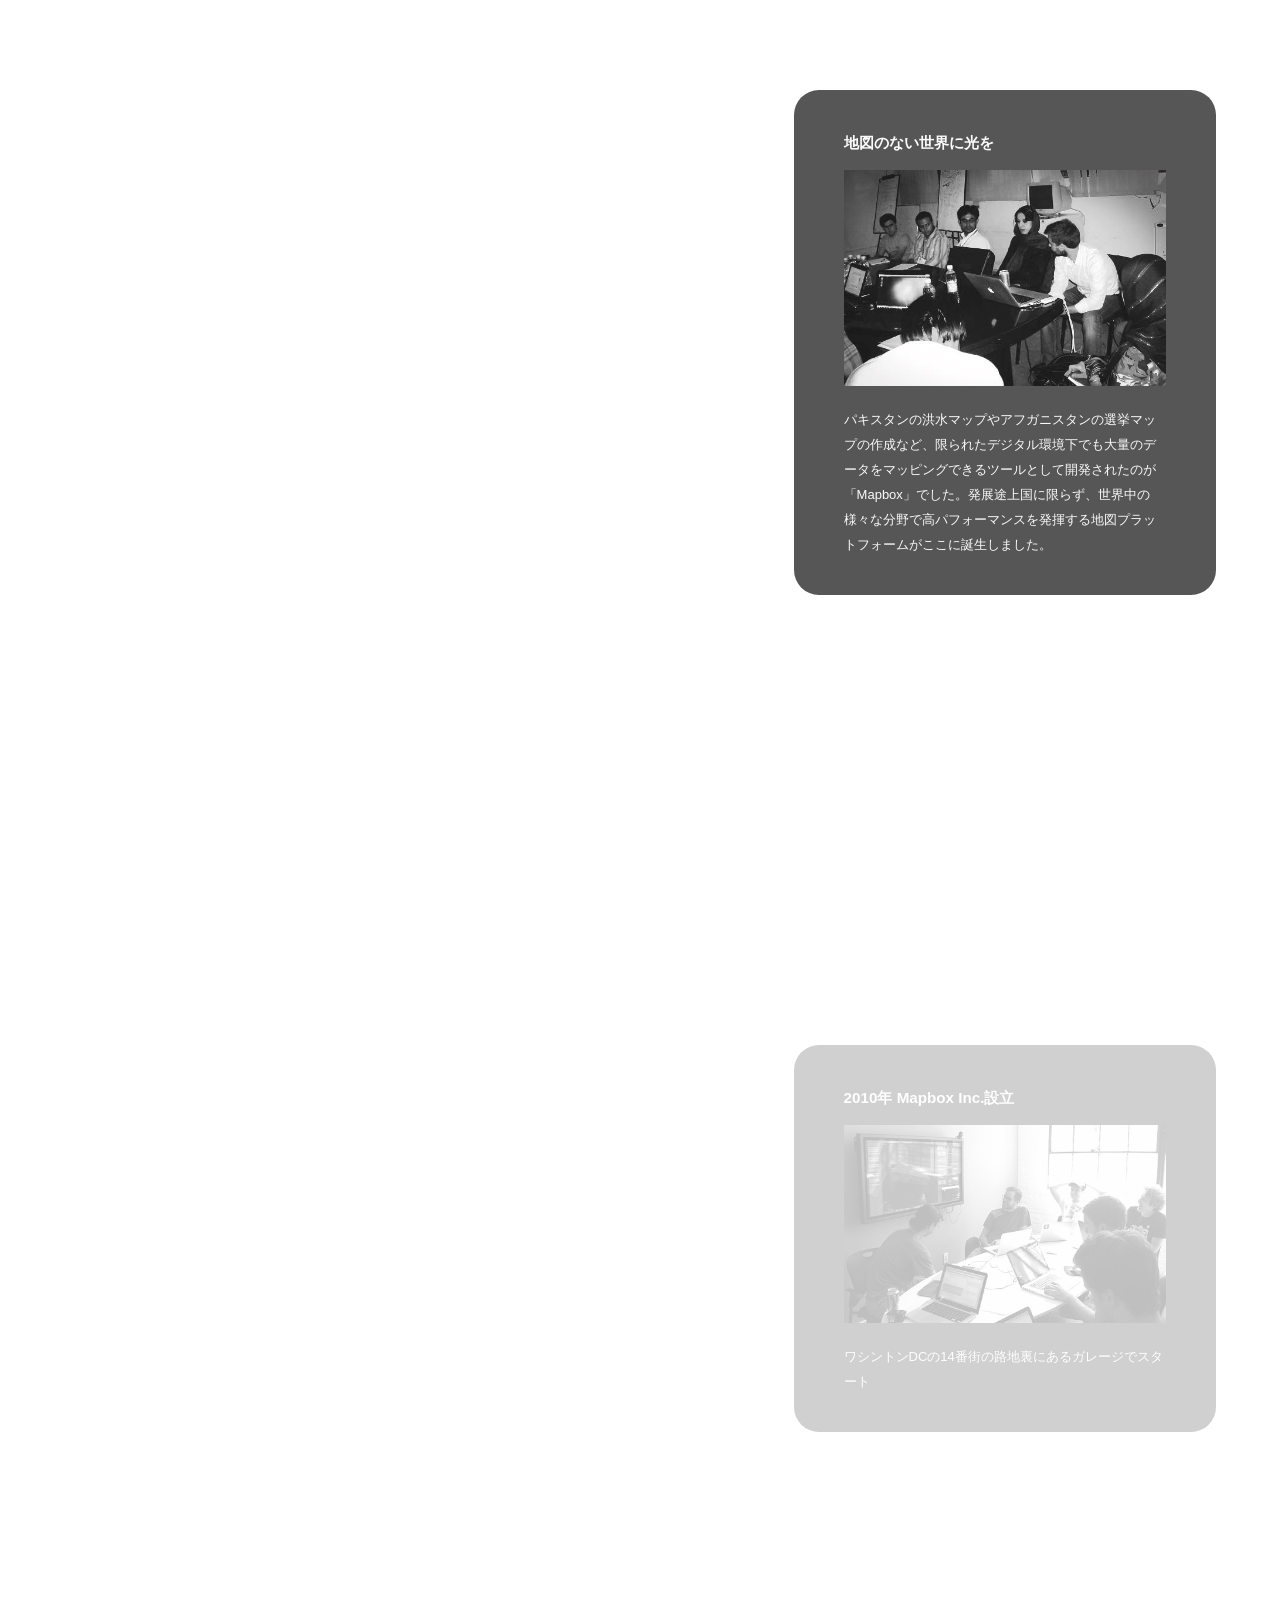
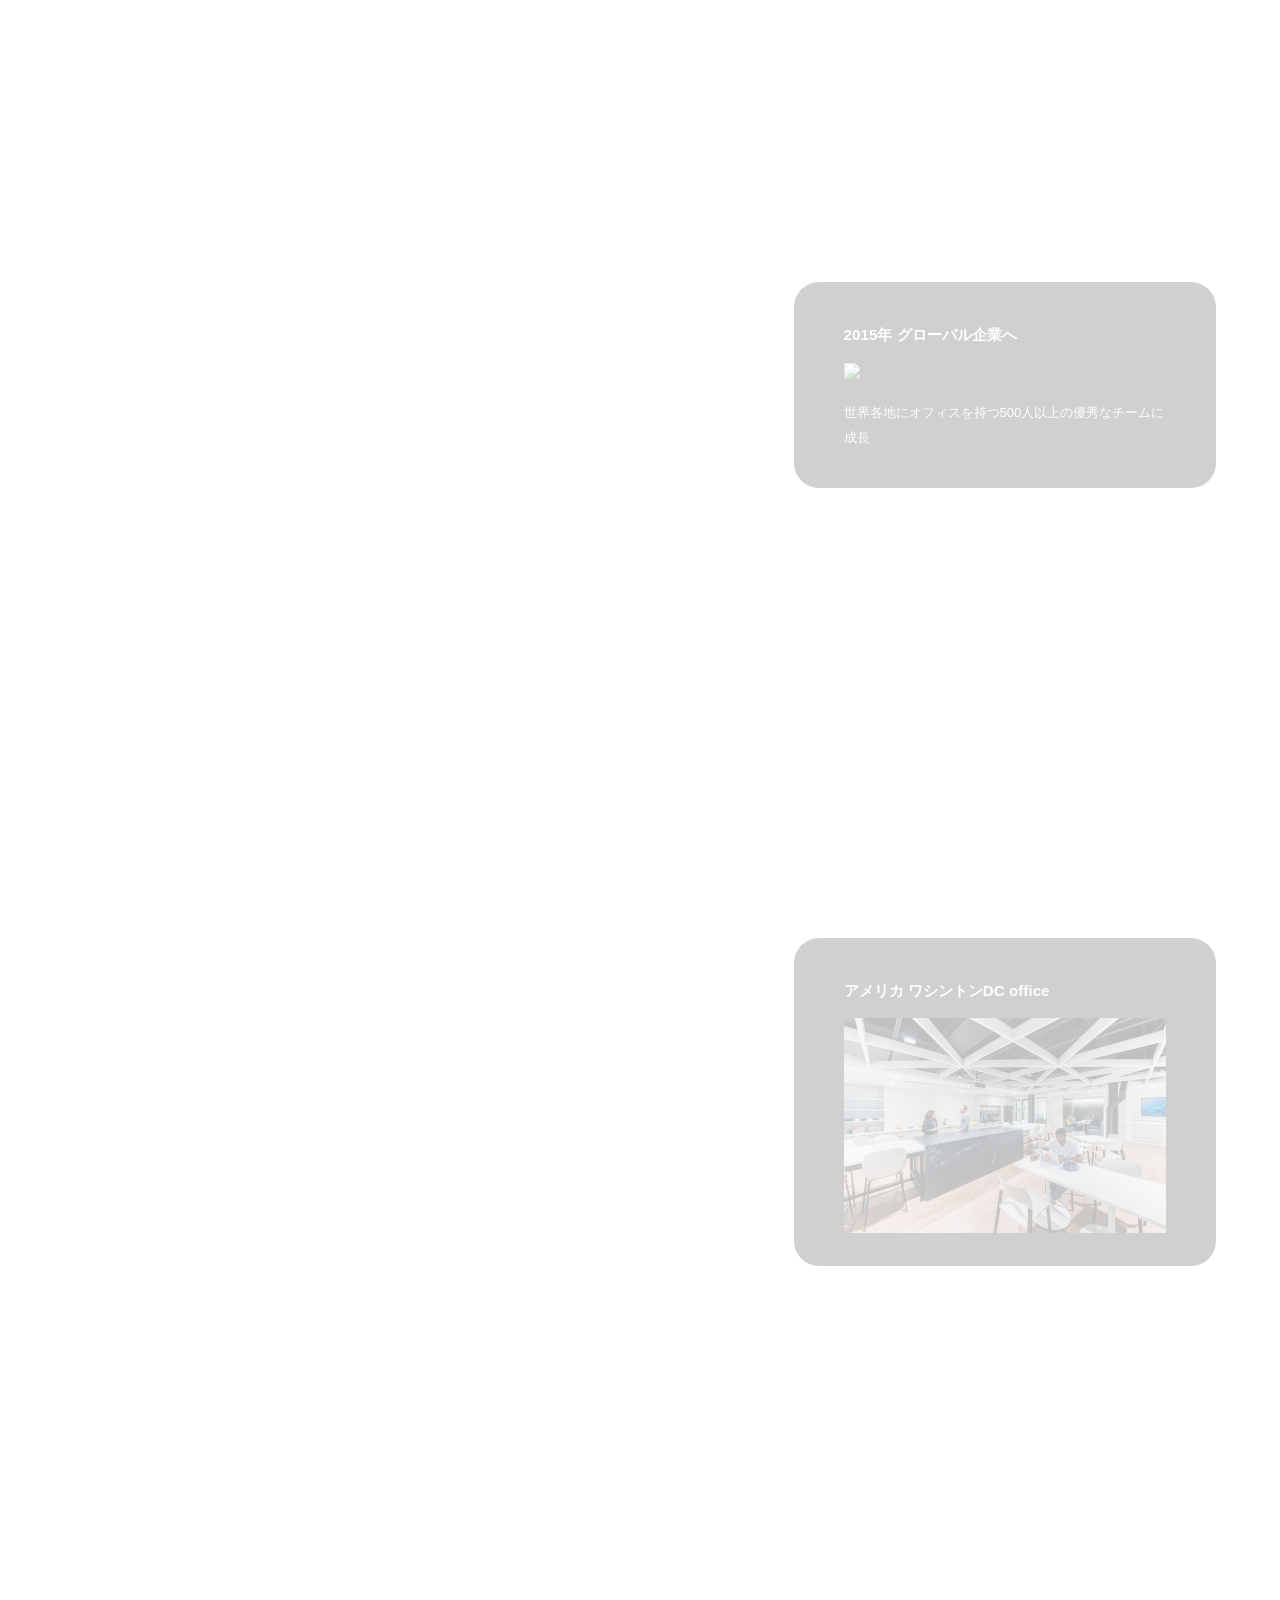
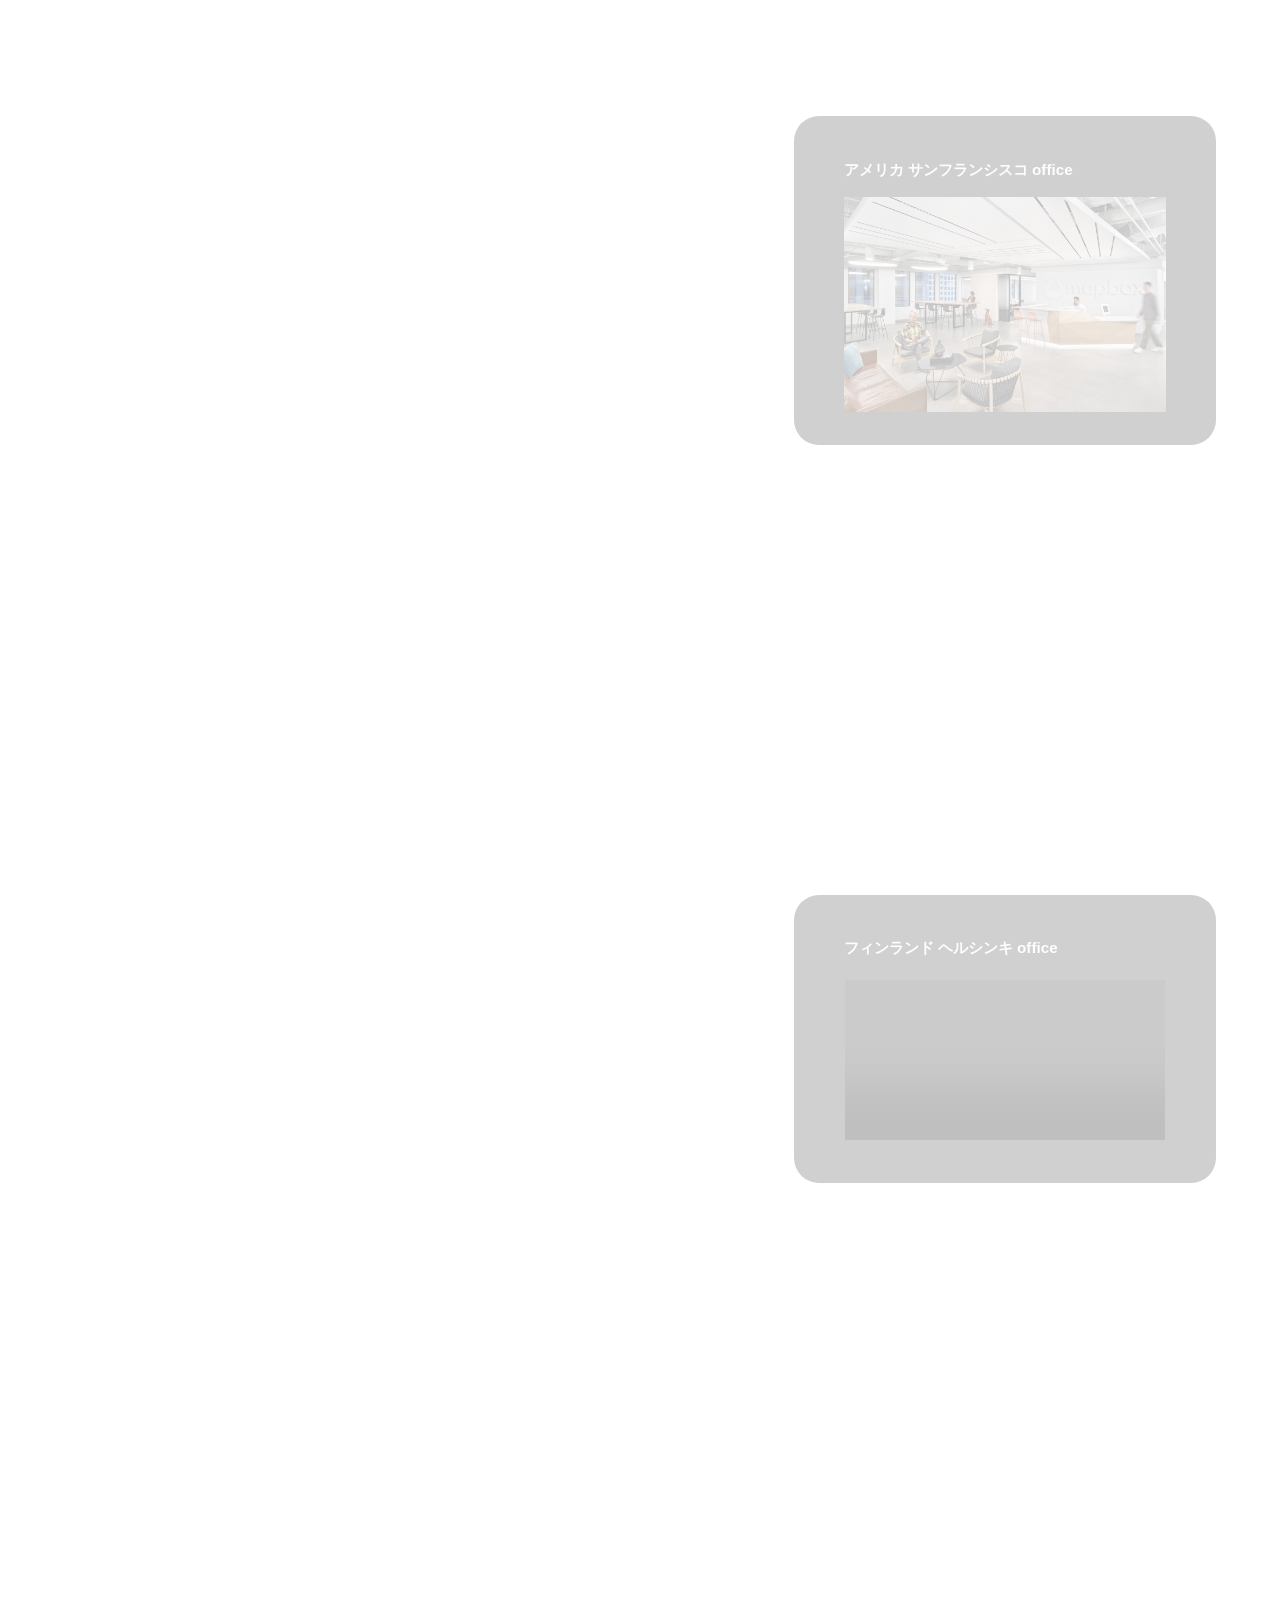
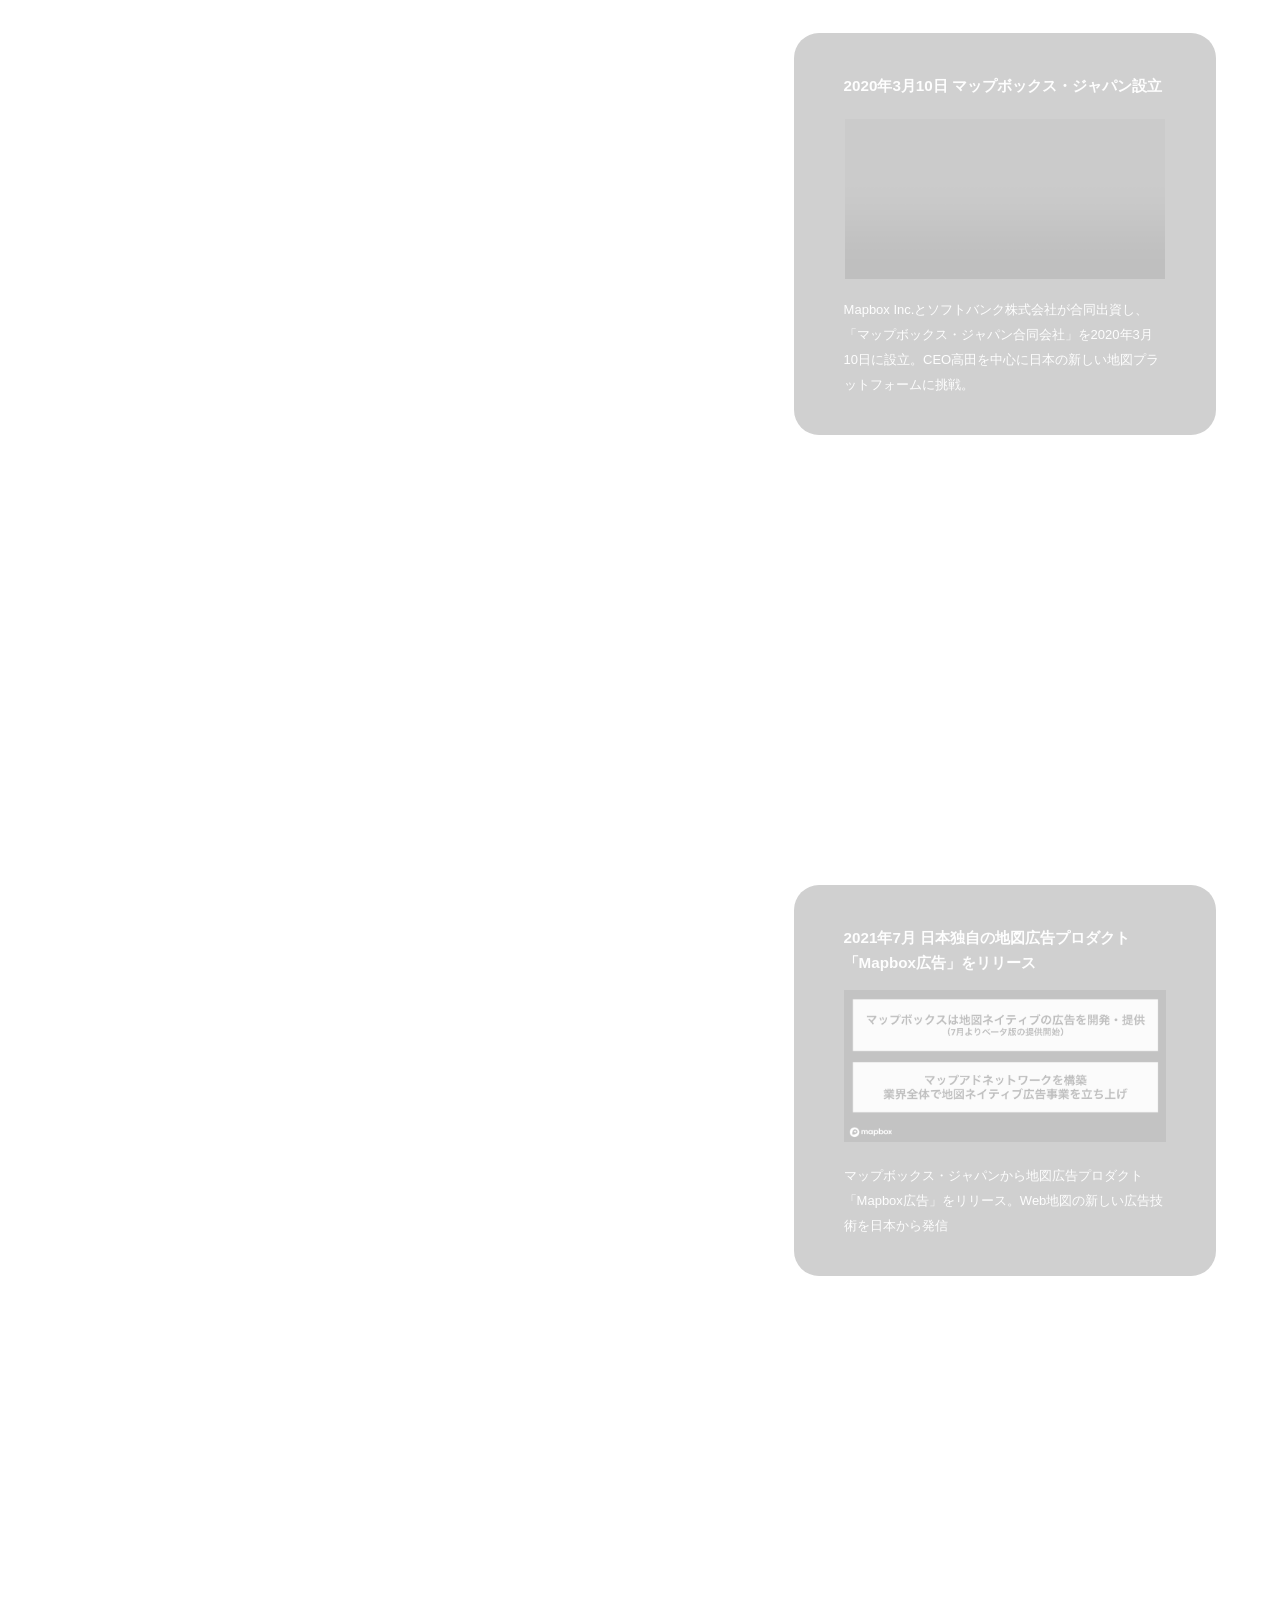
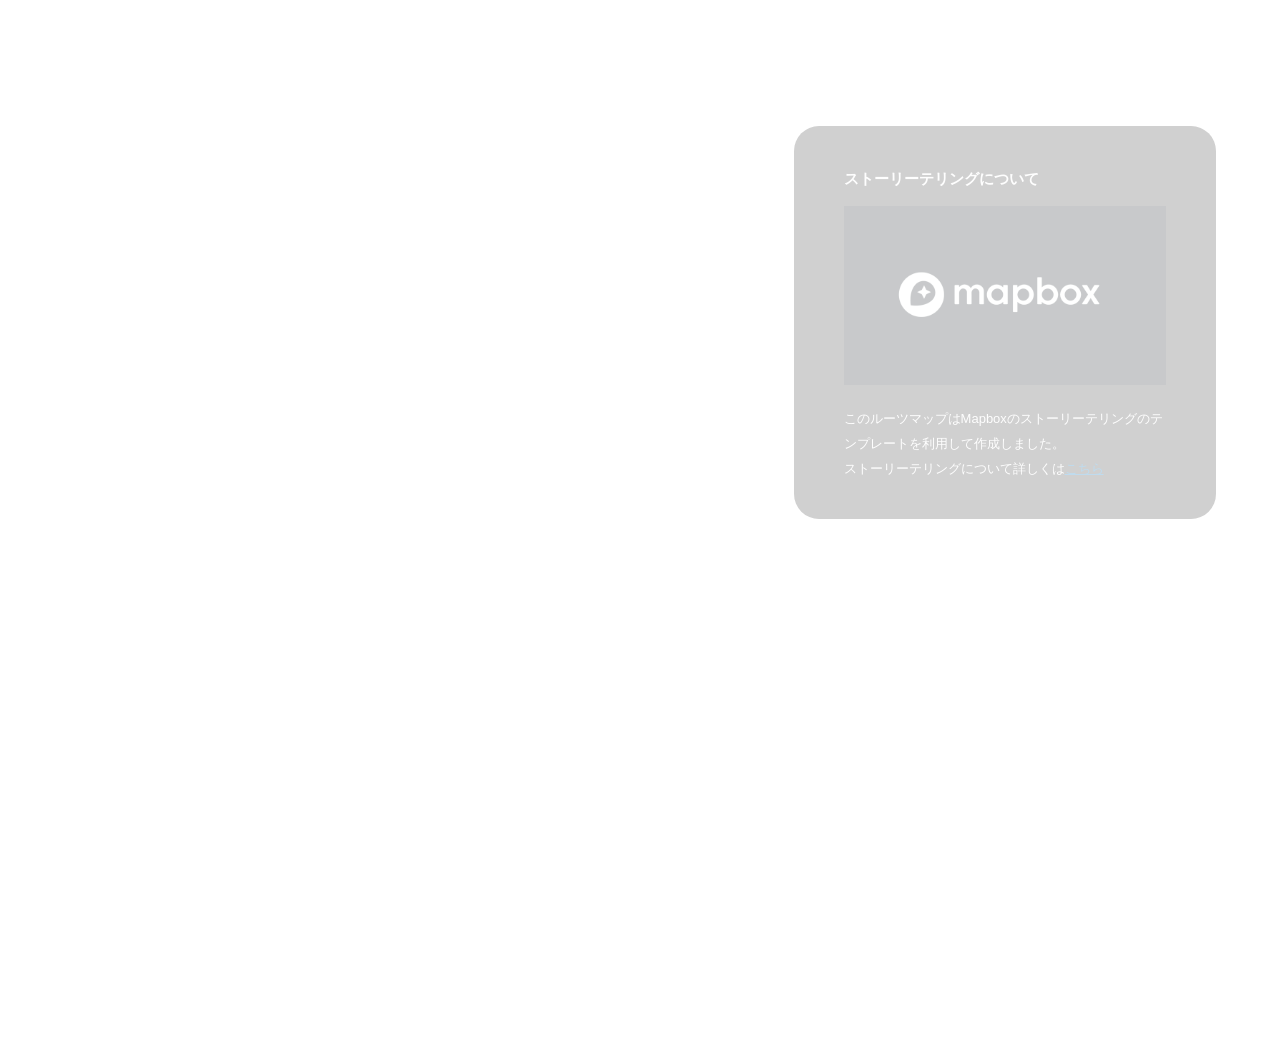
==== commit 9c809334: "2023/01/02 カードに丸みを追加させた" ====
--- a/index.html
+++ b/index.html
@@ -82,6 +82,7 @@
       .dark {
         color: #fafafa;
         background-color: #444;
+        border-radius: 25px;
       }
       .step {
         padding-bottom: 50vh;
--- a/mapbox-gl.css
+++ b/mapbox-gl.css
@@ -708,21 +708,14 @@
   }
 }
 
-.yt_inner {
-  width: 100%; /*画面横幅が920px以下になると背景枠が幅いっぱいのままレスポンシブ対応*/
-  max-width: 920px; /*PCでの枠の最大幅*/
-  margin: auto; /*中央寄せ*/
-  padding: 4%; /*動画自体の余白設定*/
-  background: #e0e0e0; /*確認用なので不要なら削除*/
-}
-.yt {
-  position: relative;
-  padding-bottom: 56.25%; /*動画のサイズ比率を1：0.5625で固定*/
-}
-.yt__iframe {
-  position: absolute;
-  top: 0;
-  right: 0;
+video {
   width: 100%;
-  height: 100%;
-}
+  max-width: 1000px;
+  height: 10%;
+  display: block;
+  margin: auto;
+}
+
+.vid_contents {
+  padding: 5px 1px !important;
+}
